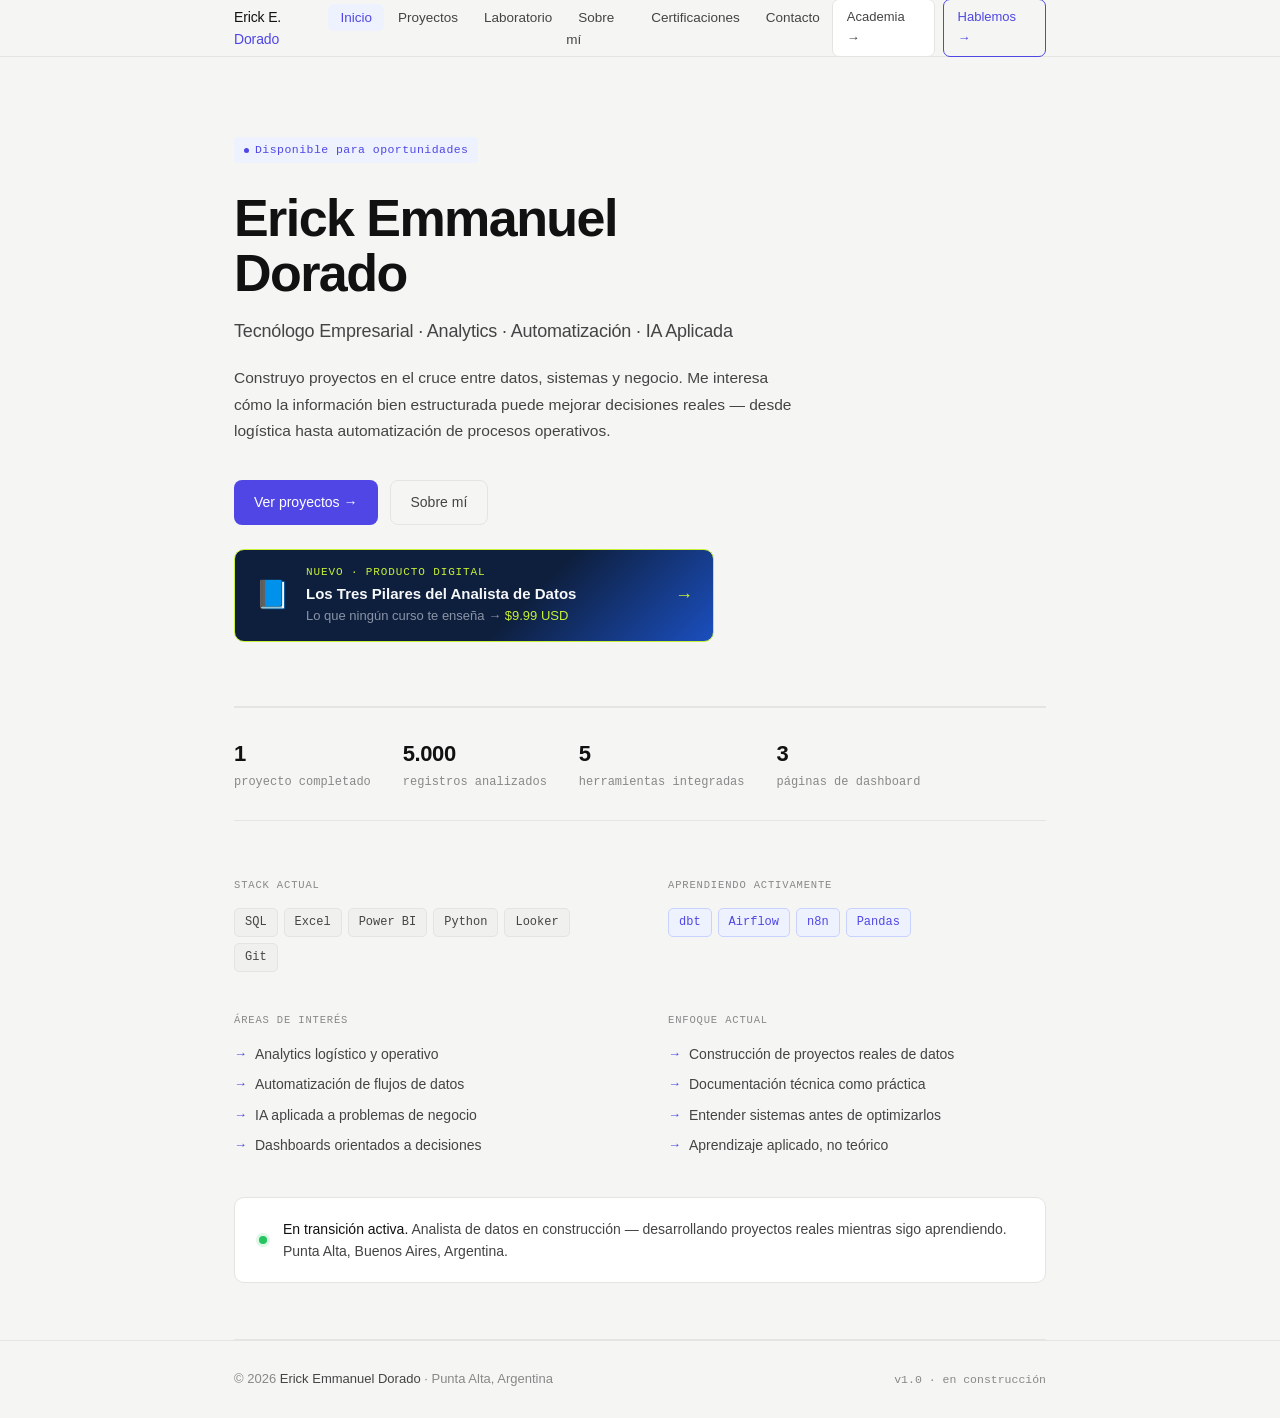
==== index.html @ e1f5c3fa "feat: agrega Academia, Certificaciones y doble CTA en nav" ====
<head>
<link rel="stylesheet" href="css/styles.css" />
<script src="js/main.js"></script>
<link rel="icon" type="image/x-icon" href="favicon.ico" />
</head>
<body>

<!-- NAV -->
<nav>
  <div class="nav-inner">
    <a class="nav-logo" href="#" onclick="navigate('home')">Erick E. <span>Dorado</span></a>
    <ul class="nav-links">
      <li><a href="#" onclick="navigate('home')" id="nav-home" class="active">Inicio</a></li>
      <li><a href="#" onclick="navigate('projects')" id="nav-projects">Proyectos</a></li>
      <li><a href="#" onclick="navigate('lab')" id="nav-lab">Laboratorio</a></li>
      <li><a href="#" onclick="navigate('about')" id="nav-about">Sobre mí</a></li>
      <li><a href="#" onclick="navigate('certifications')" id="nav-certifications">Certificaciones</a></li>
      <li><a href="#" onclick="navigate('contact')" id="nav-contact">Contacto</a></li>
    </ul>
    <div class="nav-ctas">
      <a class="nav-cta-academy" href="academia.html" target="_blank">Academia →</a>
      <a class="nav-cta" href="#" onclick="navigate('contact')">Hablemos →</a>
    </div>
    <div class="hamburger" onclick="toggleMenu()">
      <span></span><span></span><span></span>
    </div>
  </div>
  <div class="mobile-menu" id="mobile-menu">
    <a href="#" onclick="navigate('home');toggleMenu()">Inicio</a>
    <a href="#" onclick="navigate('projects');toggleMenu()">Proyectos</a>
    <a href="#" onclick="navigate('lab');toggleMenu()">Laboratorio</a>
    <a href="#" onclick="navigate('about');toggleMenu()">Sobre mí</a>
    <a href="#" onclick="navigate('certifications');toggleMenu()">Certificaciones</a>
    <a href="#" onclick="navigate('contact');toggleMenu()">Contacto</a>
    <a href="academia.html" target="_blank" class="mobile-menu-academy">🎓 Academia →</a>
  </div>
</nav>

<!-- TOAST -->
<div class="toast" id="toast"></div>

<!-- ══════════════ HOME ══════════════ -->
<section id="home" class="active">
  <div class="container">

    <div class="home-hero">
      <div class="home-label fade-up fade-up-1">Disponible para oportunidades</div>
      <h1 class="home-name fade-up fade-up-2">Erick Emmanuel<br>Dorado</h1>
      <p class="home-title fade-up fade-up-3">Tecnólogo Empresarial · Analytics · Automatización · IA Aplicada</p>
      <p class="home-desc fade-up fade-up-4">
        Construyo proyectos en el cruce entre datos, sistemas y negocio.
        Me interesa cómo la información bien estructurada puede mejorar decisiones reales —
        desde logística hasta automatización de procesos operativos.
      </p>
      <div class="home-actions fade-up fade-up-4">
        <a class="btn-primary" onclick="navigate('projects')">Ver proyectos →</a>
        <a class="btn-secondary" onclick="navigate('about')">Sobre mí</a>
      </div>

      <!-- Promo Los Tres Pilares -->
      <a href="pilares-landing.html" target="_blank" class="fade-up fade-up-4" style="display:flex;align-items:center;gap:16px;margin-top:24px;padding:14px 20px;background:linear-gradient(135deg,#0E1F3D 60%,#1B4FBF);border:1px solid #C8F135;border-radius:10px;text-decoration:none;max-width:480px;transition:transform 0.2s,box-shadow 0.2s;" onmouseover="this.style.transform='translateY(-2px)';this.style.boxShadow='0 8px 24px rgba(200,241,53,0.15)'" onmouseout="this.style.transform='';this.style.boxShadow=''">
        <div style="font-size:28px;flex-shrink:0;">📘</div>
        <div>
          <div style="font-size:11px;font-family:var(--mono);color:#C8F135;letter-spacing:0.08em;margin-bottom:3px;">NUEVO · PRODUCTO DIGITAL</div>
          <div style="font-size:15px;font-weight:600;color:#F7F8FA;line-height:1.3;">Los Tres Pilares del Analista de Datos</div>
          <div style="font-size:13px;color:#8A94A6;margin-top:2px;">Lo que ningún curso te enseña → <span style="color:#C8F135;">$9.99 USD</span></div>
        </div>
        <div style="margin-left:auto;color:#C8F135;font-size:18px;flex-shrink:0;">→</div>
      </a>

    </div>

    <div style="
  display:flex;gap:32px;flex-wrap:wrap;
  padding:28px 0;
  border-bottom:1px solid var(--border);
  border-top:1px solid var(--border);
  margin-top:0;
">
  <div>
    <div style="font-size:22px;font-weight:600;letter-spacing:-0.02em;color:var(--text)">1</div>
    <div style="font-size:12px;color:var(--text-3);font-family:var(--mono);margin-top:2px">proyecto completado</div>
  </div>
  <div>
    <div style="font-size:22px;font-weight:600;letter-spacing:-0.02em;color:var(--text)">5.000</div>
    <div style="font-size:12px;color:var(--text-3);font-family:var(--mono);margin-top:2px">registros analizados</div>
  </div>
  <div>
    <div style="font-size:22px;font-weight:600;letter-spacing:-0.02em;color:var(--text)">5</div>
    <div style="font-size:12px;color:var(--text-3);font-family:var(--mono);margin-top:2px">herramientas integradas</div>
  </div>
  <div>
    <div style="font-size:22px;font-weight:600;letter-spacing:-0.02em;color:var(--text)">3</div>
    <div style="font-size:12px;color:var(--text-3);font-family:var(--mono);margin-top:2px">páginas de dashboard</div>
  </div>
</div>

    <div class="home-grid">
      <div>
        <div class="home-grid-label">Stack actual</div>
        <div class="stack-list">
          <span class="stack-tag">SQL</span>
          <span class="stack-tag">Excel</span>
          <span class="stack-tag">Power BI</span>
          <span class="stack-tag">Python</span>
          <span class="stack-tag">Looker</span>
          <span class="stack-tag">Git</span>
        </div>
      </div>
      <div>
        <div class="home-grid-label">Aprendiendo activamente</div>
        <div class="stack-list">
          <span class="stack-tag learning">dbt</span>
          <span class="stack-tag learning">Airflow</span>
          <span class="stack-tag learning">n8n</span>
          <span class="stack-tag learning">Pandas</span>
        </div>
      </div>
      <div>
        <div class="home-grid-label">Áreas de interés</div>
        <ul class="focus-list">
          <li>Analytics logístico y operativo</li>
          <li>Automatización de flujos de datos</li>
          <li>IA aplicada a problemas de negocio</li>
          <li>Dashboards orientados a decisiones</li>
        </ul>
      </div>
      <div>
        <div class="home-grid-label">Enfoque actual</div>
        <ul class="focus-list">
          <li>Construcción de proyectos reales de datos</li>
          <li>Documentación técnica como práctica</li>
          <li>Entender sistemas antes de optimizarlos</li>
          <li>Aprendizaje aplicado, no teórico</li>
        </ul>
      </div>

      <div class="status-block">
        <div class="status-dot"></div>
        <p class="status-text">
          <strong>En transición activa.</strong>
          Analista de datos en construcción — desarrollando proyectos reales mientras sigo aprendiendo.
          Punta Alta, Buenos Aires, Argentina.
        </p>
      </div>
    </div>

  </div>
</section>

<!-- ══════════════ PROJECTS ══════════════ -->
<section id="projects">
  <div class="container">
    <div class="page-header fade-up fade-up-1">
      <h1>Proyectos</h1>
      <p>Experimentos reales, simulaciones pensadas y sistemas en construcción.
         Acá documento cómo pienso y cómo resuelvo.</p>
    </div>

    <div class="projects-list">

      <!-- Proyecto 1 -->
      <div class="project-card fade-up fade-up-2" onclick="navigate('detail-1')">
        <div class="project-card-left">
          <div class="project-meta">
            <span class="project-index">01</span>
            <span class="project-status status-done">Completado</span>
          </div>
          <h3>Pipeline de Analytics Logístico</h3>
          <p>Pipeline end-to-end de análisis logístico: generación de datos, ETL con Python,
             análisis SQL con DuckDB y dashboard ejecutivo en Power BI (3 páginas + DAX).
             OTD global 61.3% — identificación de carriers y zonas con mayor impacto.</p>
          <div class="project-tags">
            <span class="project-tag">Python</span>
            <span class="project-tag">SQL · DuckDB</span>
            <span class="project-tag">Power BI · DAX</span>
            <span class="project-tag">ETL</span>
            <span class="project-tag">Excel</span>
            <span class="project-tag">GitHub</span>
          </div>
        </div>
        <div class="project-arrow">→</div>
      </div>

      <!-- Proyecto 2 placeholder -->
      <div class="project-card fade-up fade-up-3" onclick="navigate('detail-2')">
        <div class="project-card-left">
          <div class="project-meta">
            <span class="project-index">02</span>
            <span class="project-status status-soon">Próximamente</span>
          </div>
          <h3>Automatización de Reportes con Python + n8n</h3>
          <p>Sistema que extrae datos de múltiples fuentes, los transforma automáticamente
             y los distribuye como reporte diario. Foco en operaciones repetitivas de bajo valor.</p>
          <div class="project-tags">
            <span class="project-tag">Python</span>
            <span class="project-tag">n8n</span>
            <span class="project-tag">Automatización</span>
            <span class="project-tag">ETL básico</span>
          </div>
        </div>
        <div class="project-arrow">→</div>
      </div>

      <!-- Proyecto 3 placeholder -->
      <div class="project-card fade-up fade-up-4" onclick="navigate('detail-3')">
        <div class="project-card-left">
          <div class="project-meta">
            <span class="project-index">03</span>
            <span class="project-status status-soon">Próximamente</span>
          </div>
          <h3>Dashboard de KPIs Comerciales con Looker</h3>
          <p>Modelado de datos y construcción de dashboard ejecutivo para seguimiento
             de ventas, márgenes y performance por canal. Dataset público + Looker Studio.</p>
          <div class="project-tags">
            <span class="project-tag">Looker</span>
            <span class="project-tag">SQL</span>
            <span class="project-tag">Business Analytics</span>
            <span class="project-tag">Visualización</span>
          </div>
        </div>
        <div class="project-arrow">→</div>
      </div>

    </div>

    <div class="coming-soon-banner fade-up fade-up-4">
      <h4>Proyectos 02 y 03 en construcción</h4>
        <p>El Proyecto 01 está completo y documentado. Los siguientes están en desarrollo activo — cada uno incluirá problema, arquitectura, código, dashboard e insights accionables.</p>
    </div>

  </div>
</section>

<!-- ══════════════ PROJECT DETAIL 1 ══════════════ -->
<section id="detail-1">
  <div class="container">
    <a class="detail-back" onclick="navigate('projects')">← Volver a proyectos</a>

    <div class="detail-hero fade-up fade-up-1">
      <div class="project-meta" style="margin-bottom:14px">
        <span class="project-status status-done">Completado</span>
      </div>
      <h1>Pipeline de Analytics Logístico</h1>
      <p>Pipeline end-to-end de análisis de operaciones logísticas: generación de datos sintéticos,
         limpieza y ETL con Python, análisis SQL con DuckDB y dashboard ejecutivo en Power BI.
         Incluye recomendaciones ejecutivas y plan de acción basado en los datos.</p>
      <div class="detail-meta">
        <div class="detail-meta-item">
          <span class="detail-meta-label">Stack</span>
          <span class="detail-meta-value">Python · SQL · DuckDB · Power BI · DAX · Excel</span>
        </div>
        <div style="display:flex;gap:12px;margin-top:28px;flex-wrap:wrap;">
          <a class="btn-primary"
              href="https://github.com/ErickDorado/proyecto-pipeline-logistico"
              target="_blank">
    Ver repositorio →
          </a>
          <a class="btn-secondary"
         href="https://github.com/ErickDorado/proyecto-pipeline-logistico/raw/main/dashboards/logistics_dashboard.pdf"
          target="_blank">
    Ver dashboard PDF
          </a>
</div>
        <div class="detail-meta-item">
          <span class="detail-meta-label">Área</span>
          <span class="detail-meta-value">Analytics Logístico</span>
        </div>
        <div class="detail-meta-item">
          <span class="detail-meta-label">Dataset</span>
          <span class="detail-meta-value">5.000 pedidos · 2023–2024</span>
        </div>
        <div class="detail-meta-item">
          <span class="detail-meta-label">Repositorio</span>
          <span class="detail-meta-value">
            <a href="https://github.com/ErickDorado/proyecto-pipeline-logistico" target="_blank"
               style="color:var(--accent);text-decoration:none;">
              GitHub →
            </a>
          </span>
        </div>
      </div>
    </div>

    <div class="detail-body">

      <div class="detail-section fade-up fade-up-2">
        <div class="detail-section-label">Problema</div>
        <h3>¿Qué problema resuelve?</h3>
        <p>Las operaciones logísticas generan datos de entregas que rara vez se analizan de forma estructurada.
           Los equipos no saben qué carriers fallan más, qué zonas tienen peores tiempos ni cuándo ocurren los picos de devoluciones.</p>
        <p>Este proyecto construye desde cero una capa de analytics completa que responde esas preguntas con datos,
           y cierra con recomendaciones concretas para mejorar el OTD global del 61.3% al 75%.</p>
      </div>

      <div class="detail-section fade-up fade-up-2">
        <div class="detail-section-label">Arquitectura</div>
        <h3>Cómo está estructurado el pipeline</h3>
        <div class="arch-diagram">
          <div class="arch-step">
            <div class="arch-box">generate_data.py</div>
            <div class="arch-arrow">→</div>
            <div class="arch-box">eda.py</div>
            <div class="arch-arrow">→</div>
            <div class="arch-box accent">etl.py</div>
          </div>
          <div style="color:var(--text-3);font-size:20px;padding:4px 0">↓</div>
          <div class="arch-step">
            <div class="arch-box">SQL · DuckDB</div>
            <div class="arch-arrow">→</div>
            <div class="arch-box accent">Power BI Dashboard</div>
            <div class="arch-arrow">→</div>
            <div class="arch-box">Recomendaciones</div>
          </div>
        </div>
      </div>

      <div class="detail-section fade-up fade-up-3">
        <div class="detail-section-label">SQL · DuckDB</div>
        <h3>Análisis de performance por carrier y zona</h3>
        <div class="code-block">
          <pre><span class="code-comment">-- OTD y demora promedio por carrier</span>
<span class="code-keyword">SELECT</span>
  carrier,
  <span class="code-func">COUNT</span>(*)                                                         <span class="code-keyword">AS</span> total_pedidos,
  <span class="code-func">ROUND</span>(<span class="code-func">AVG</span>(<span class="code-keyword">CASE WHEN</span> entrega_a_tiempo <span class="code-keyword">THEN</span> <span class="code-num">1.0</span> <span class="code-keyword">ELSE</span> <span class="code-num">0</span> <span class="code-keyword">END</span>)*<span class="code-num">100</span>, <span class="code-num">1</span>) <span class="code-keyword">AS</span> otd_pct,
  <span class="code-func">ROUND</span>(<span class="code-func">AVG</span>(demora_dias), <span class="code-num">2</span>)                                          <span class="code-keyword">AS</span> demora_promedio
<span class="code-keyword">FROM</span> <span class="code-string">'data/processed/fact_orders.csv'</span>
<span class="code-keyword">GROUP BY</span> carrier
<span class="code-keyword">ORDER BY</span> otd_pct <span class="code-keyword">DESC</span>;</pre>
        </div>
      </div>

      <div class="detail-section fade-up fade-up-3">
        <div class="detail-section-label">Hallazgos</div>
        <h3>Lo que los datos revelaron</h3>
        <div class="insight-grid">
          <div class="insight-card">
            <div class="label">OTD Global · 61.3%</div>
            <p>24 puntos por debajo del estándar de industria (85%). 4 de cada 10 pedidos llegan fuera de fecha.</p>
          </div>
          <div class="insight-card">
            <div class="label">Brecha geográfica crítica</div>
            <p>CABA lidera con 74.8% OTD vs. Córdoba en 41.1% — 34 puntos de diferencia entre zonas.</p>
          </div>
          <div class="insight-card">
            <div class="label">Carrier ganador y a reemplazar</div>
            <p>Andreani lidera con 63.9% OTD. Correo Argentino tiene el peor OTD (59.6%) y el mayor costo ($1.354).</p>
          </div>
          <div class="insight-card">
            <div class="label">Combinación óptima</div>
            <p>Rappi Envíos en CABA alcanza 77.6% OTD — los carriers urbanos rinden mejor en proximidad.</p>
          </div>
        </div>
      </div>

      <div class="detail-section fade-up fade-up-4">
        <div class="detail-section-label">Recomendaciones ejecutivas</div>
        <ul>
          <li>Reasignar volumen de Correo Argentino a Andreani → +2 a +3 pts OTD</li>
          <li>Implementar regla de carrier por zona (Rappi→CABA, OCA→GBA Norte) → +5 a +8 pts OTD</li>
          <li>Intervención urgente en Córdoba: ampliar plazo prometido a 5 días → +2 pts OTD</li>
          <li>Refuerzo operativo en Febrero y Noviembre (meses críticos con OTD &lt; 58%)</li>
          <li>Potencial total: pasar de 61.3% a ~75% OTD sin inversión tecnológica nueva</li>
        </ul>
      </div>

      <div class="detail-section fade-up fade-up-4">
        <div class="detail-section-label">Próximas iteraciones</div>
        <ul>
          <li>Simulación de impacto económico: traducir mejoras de OTD a pesos</li>
          <li>Score de riesgo por pedido: modelo predictivo de probabilidad de demora</li>
          <li>Automatización del pipeline con scheduling diario</li>
          <li>Conexión a datos reales vía API o base de datos PostgreSQL</li>
        </ul>
      </div>

    </div>
  </div>
</section>

<!-- ══════════════ PROJECT DETAIL 2 ══════════════ -->
<section id="detail-2">
  <div class="container">
    <a class="detail-back" onclick="navigate('projects')">← Volver a proyectos</a>
    <div class="detail-hero fade-up fade-up-1">
      <div class="project-meta" style="margin-bottom:14px">
        <span class="project-status status-soon">Próximamente</span>
      </div>
      <h1>Automatización de Reportes con Python + n8n</h1>
      <p>Sistema que elimina trabajo manual en la generación y distribución de reportes operativos diarios.</p>
      <div class="detail-meta">
        <div class="detail-meta-item">
          <span class="detail-meta-label">Stack</span>
          <span class="detail-meta-value">Python · n8n · SQL</span>
        </div>
        <div class="detail-meta-item">
          <span class="detail-meta-label">Área</span>
          <span class="detail-meta-value">Automatización</span>
        </div>
        <div class="detail-meta-item">
          <span class="detail-meta-label">Estado</span>
          <span class="detail-meta-value">En desarrollo</span>
        </div>
      </div>
    </div>
    <div class="detail-body">
      <div class="detail-section fade-up fade-up-2">
        <div class="detail-section-label">Problema</div>
        <h3>El trabajo repetitivo consume tiempo real</h3>
        <p>En muchas operaciones, alguien dedica 30-60 minutos por día a copiar datos de un sistema, pegarlos en Excel, formatear un reporte y enviarlo por email. Es trabajo de bajo valor que puede automatizarse completamente.</p>
        <p>Este proyecto construye ese flujo automatizado: extracción, transformación, reporte y distribución — sin intervención manual.</p>
      </div>
      <div class="detail-section fade-up fade-up-2">
        <div class="detail-section-label">Arquitectura</div>
        <h3>Flujo del sistema</h3>
        <div class="arch-diagram">
          <div class="arch-step">
            <div class="arch-box">Fuente de datos (CSV / DB)</div>
            <div class="arch-arrow">→</div>
            <div class="arch-box accent">Python script</div>
            <div class="arch-arrow">→</div>
            <div class="arch-box">Reporte generado</div>
          </div>
          <div style="color:var(--text-3);font-size:20px;padding:4px 0">↓</div>
          <div class="arch-step">
            <div class="arch-box accent">n8n (trigger + distribución)</div>
            <div class="arch-arrow">→</div>
            <div class="arch-box">Email / Slack / Google Sheets</div>
          </div>
        </div>
      </div>
      <div class="detail-section fade-up fade-up-3">
        <div class="detail-section-label">Qué voy a aprender</div>
        <ul>
          <li>Orquestación de flujos con n8n (workflows, triggers, conectores)</li>
          <li>Generación de reportes con Python (openpyxl, pandas)</li>
          <li>Integración entre herramientas sin código complejo</li>
          <li>Diseño de sistemas de automatización escalables</li>
        </ul>
      </div>
    </div>
  </div>
</section>

<!-- ══════════════ PROJECT DETAIL 3 ══════════════ -->
<section id="detail-3">
  <div class="container">
    <a class="detail-back" onclick="navigate('projects')">← Volver a proyectos</a>
    <div class="detail-hero fade-up fade-up-1">
      <div class="project-meta" style="margin-bottom:14px">
        <span class="project-status status-soon">Próximamente</span>
      </div>
      <h1>Dashboard de KPIs Comerciales con Looker</h1>
      <p>Modelado de datos y visualización ejecutiva para seguimiento de ventas, márgenes y performance por canal.</p>
      <div class="detail-meta">
        <div class="detail-meta-item">
          <span class="detail-meta-label">Stack</span>
          <span class="detail-meta-value">Looker Studio · SQL · Excel</span>
        </div>
        <div class="detail-meta-item">
          <span class="detail-meta-label">Área</span>
          <span class="detail-meta-value">Business Analytics</span>
        </div>
        <div class="detail-meta-item">
          <span class="detail-meta-label">Estado</span>
          <span class="detail-meta-value">En desarrollo</span>
        </div>
      </div>
    </div>
    <div class="detail-body">
      <div class="detail-section fade-up fade-up-2">
        <div class="detail-section-label">Problema</div>
        <h3>Datos comerciales sin visibilidad ejecutiva</h3>
        <p>Muchas pymes tienen sus datos de ventas en planillas sueltas sin ningún dashboard que permita tomar decisiones rápidas. Este proyecto toma un dataset público de ventas y construye una capa de visualización ejecutiva real.</p>
      </div>
      <div class="detail-section fade-up fade-up-3">
        <div class="detail-section-label">KPIs a construir</div>
        <div class="insight-grid">
          <div class="insight-card">
            <div class="label">Revenue total y por canal</div>
            <p>Desglose de ventas por canal de distribución y período.</p>
          </div>
          <div class="insight-card">
            <div class="label">Margen bruto</div>
            <p>Comparativa de margen por producto y categoría.</p>
          </div>
          <div class="insight-card">
            <div class="label">Tendencia mensual</div>
            <p>Evolución temporal de métricas clave con comparación vs período anterior.</p>
          </div>
          <div class="insight-card">
            <div class="label">Performance por región</div>
            <p>Mapa y tabla comparativa de performance geográfica.</p>
          </div>
        </div>
      </div>
      <div class="detail-section fade-up fade-up-4">
        <div class="detail-section-label">Qué voy a aprender</div>
        <ul>
          <li>Modelado de datos para dashboards ejecutivos</li>
          <li>Conectores de Looker Studio con fuentes de datos externas</li>
          <li>Diseño de visualizaciones orientadas a decisión, no a información</li>
          <li>SQL para cálculo de métricas de negocio (YoY, MoM, acumulados)</li>
        </ul>
      </div>
    </div>
  </div>
</section>

<!-- ══════════════ LAB ══════════════ -->
<section id="lab">
  <div class="container">
    <div class="page-header fade-up fade-up-1">
      <h1>Laboratorio</h1>
      <p>Proyectos personales, experimentos y cosas que construyo por curiosidad.
         Acá vive todo lo que no entra en el perfil profesional pero define cómo pienso.</p>
    </div>

    <div class="projects-list">

      <!-- Lab 1 — Portfolio web -->
      <div class="project-card fade-up fade-up-2" style="cursor:default;">
        <div class="project-card-left">
          <div class="project-meta">
            <span class="project-index">L-01</span>
            <span class="project-status status-done">Completado</span>
          </div>
          <h3>Portfolio Web personal</h3>
          <p>Diseño y desarrollo de este portfolio desde cero con HTML, CSS y JavaScript puro.
             Sin frameworks, sin templates. Navegación SPA, animaciones, formulario de contacto
             con Formspree y deploy en Vercel.</p>
          <div class="project-tags">
            <span class="project-tag">HTML</span>
            <span class="project-tag">CSS</span>
            <span class="project-tag">JavaScript</span>
            <span class="project-tag">Vercel</span>
            <span class="project-tag">Formspree</span>
          </div>
        </div>
      </div>

      <!-- Lab 2 — SaaS con IA -->
      <div class="project-card fade-up fade-up-3" style="cursor:default;">
        <div class="project-card-left">
          <div class="project-meta">
            <span class="project-index">L-02</span>
            <span class="project-status status-soon">Próximamente</span>
          </div>
          <h3>SaaS con IA</h3>
          <p>Herramienta web que resuelve un problema concreto usando modelos de lenguaje.
             Foco en utilidad real, no en demostración tecnológica.
             Stack por definir según el problema que valga la pena resolver.</p>
          <div class="project-tags">
            <span class="project-tag">IA aplicada</span>
            <span class="project-tag">Python</span>
            <span class="project-tag">API</span>
          </div>
        </div>
      </div>

      <!-- Lab 3 — Juego -->
      <div class="project-card fade-up fade-up-3" style="cursor:default;">
        <div class="project-card-left">
          <div class="project-meta">
            <span class="project-index">L-03</span>
            <span class="project-status status-soon">Próximamente</span>
          </div>
          <h3>Juego con IA</h3>
          <p>Experimento de game design asistido por IA. La idea es explorar
             hasta dónde se puede llegar sin experiencia en desarrollo de juegos,
             usando IA como co-desarrollador.</p>
          <div class="project-tags">
            <span class="project-tag">IA aplicada</span>
            <span class="project-tag">Game design</span>
            <span class="project-tag">Experimento</span>
          </div>
        </div>
      </div>

      <!-- Lab 4 — Bot -->
      <div class="project-card fade-up fade-up-4" style="cursor:default;">
        <div class="project-card-left">
          <div class="project-meta">
            <span class="project-index">L-04</span>
            <span class="project-status status-soon">Próximamente</span>
          </div>
          <h3>Bot de Telegram / Discord</h3>
          <p>Automatización de algo útil del día a día via bot. Combina Python,
             APIs externas y lógica de negocio simple. Buena excusa para aprender
             webhooks y manejo de eventos en tiempo real.</p>
          <div class="project-tags">
            <span class="project-tag">Python</span>
            <span class="project-tag">APIs</span>
            <span class="project-tag">Automatización</span>
          </div>
        </div>
      </div>

      <!-- Lab 5 — Dashboard personal -->
      <div class="project-card fade-up fade-up-4" style="cursor:default;">
        <div class="project-card-left">
          <div class="project-meta">
            <span class="project-index">L-05</span>
            <span class="project-status status-soon">Próximamente</span>
          </div>
          <h3>Dashboard de finanzas personales</h3>
          <p>Tracking de mis propios datos financieros con las mismas herramientas
             que uso profesionalmente. Python + Excel + Power BI aplicados a algo
             100% personal. Demuestra que uso mis propias herramientas en mi vida real.</p>
          <div class="project-tags">
            <span class="project-tag">Python</span>
            <span class="project-tag">Excel</span>
            <span class="project-tag">Power BI</span>
            <span class="project-tag">Personal</span>
          </div>
        </div>
      </div>

      <!-- Lab 6 — Producto digital -->
      <div class="project-card fade-up fade-up-4" style="cursor:default;">
        <div class="project-card-left">
          <div class="project-meta">
            <span class="project-index">L-06</span>
            <span class="project-status status-done">Publicado</span>
          </div>
          <h3>Los Tres Pilares del Analista de Datos</h3>
          <p>Producto digital sobre lo que ningún curso de datos te enseña: mentalidad,
             soft skills y mentalidad de negocio. 9 páginas, 3 pilares y 5 ejercicios
             prácticos. Experiencia vivida mapeada para quien está en transición hacia datos.</p>
          <div class="project-tags">
            <span class="project-tag">Producto digital</span>
            <span class="project-tag">Ebook</span>
            <span class="project-tag">$9.99 USD</span>
          </div>
          <div style="margin-top:16px;">
            <a href="pilares-landing.html" target="_blank"
               style="display:inline-block;padding:8px 18px;background:var(--accent,#C8F135);color:#0E1F3D;font-weight:600;border-radius:6px;text-decoration:none;font-size:14px;">
              Ver landing →
            </a>
          </div>
        </div>
      </div>

    </div>

    <div class="coming-soon-banner fade-up fade-up-4">
      <h4>Experimentos en curso</h4>
      <p>El laboratorio es un espacio vivo. Los proyectos L-02 a L-05 están en etapa de ideación
         y se van a ir construyendo en paralelo al portfolio profesional.</p>
    </div>

  </div>
</section>

<!-- ══════════════ ABOUT ══════════════ -->
<section id="about">
  <div class="container">
    <div class="page-header fade-up fade-up-1">
      <h1>Sobre mí</h1>
      <p>Quién soy, qué me interesa construir y hacia dónde voy.</p>
    </div>

    <div class="about-grid">
      <div class="about-main fade-up fade-up-2">
        <h2>Hola, soy Erick.</h2>
        <p>
          Soy Tecnólogo Empresarial de Punta Alta, Buenos Aires, Argentina.
          Estoy en una transición activa hacia el mundo de analytics y datos,
          con foco en logística operativa y automatización de procesos.
        </p>
        <p>
          Me interesa el cruce entre sistemas, datos y negocio. No me alcanza con
          aprender herramientas — lo que quiero es entender cómo funcionan los procesos
          reales para poder mejorarlos con datos bien estructurados.
        </p>
        <p>
          Trabajo con SQL, Excel, Power BI, Python y Git en proyectos que diseño yo mismo
          para aprender haciendo. Ya apliqué pandas y DuckDB en producción dentro de un
          pipeline ETL completo. También me atrae la IA aplicada: cómo usarla para resolver
          problemas concretos, no como tendencia, sino como herramienta real.
        </p>
        <p>
          Estoy construyendo mi perfil profesional con proyectos propios,
          documentación técnica y aprendizaje constante. Este portfolio
          es parte de ese proceso.
        </p>
        <div style="margin-top:28px">
          <a class="btn-primary" onclick="navigate('contact')">Contactarme →</a>
        </div>
      </div>

      <div class="about-sidebar fade-up fade-up-3">
        <div class="sidebar-block">
          <div class="sidebar-block-label">Stack actual</div>
          <ul>
            <li><span class="icon">📊</span> Excel avanzado</li>
            <li><span class="icon">🗄️</span> SQL</li>
            <li><span class="icon">📈</span> Power BI</li>
            <li><span class="icon">🐍</span> Python</li>
            <li><span class="icon">🔍</span> Looker Studio</li>
            <li><span class="icon">🌿</span> Git · GitHub</li>
          </ul>
        </div>

        <div class="sidebar-block">
          <div class="sidebar-block-label">Aprendiendo</div>
          <ul>
            <li><span class="icon">🔧</span> dbt <span class="learning-tag">activo</span></li>
            <li><span class="icon">⚡</span> n8n <span class="learning-tag">activo</span></li>
            <li><span class="icon">🐼</span> Pandas <span class="learning-tag">activo</span></li>
            <li><span class="icon">🌀</span> Airflow <span class="learning-tag">próximo</span></li>
          </ul>
        </div>

        <div class="sidebar-block">
          <div class="sidebar-block-label">Ubicación</div>
          <ul>
            <li><span class="icon">📍</span> Punta Alta, Buenos Aires</li>
            <li><span class="icon">🇦🇷</span> Argentina</li>
            <li><span class="icon">🌐</span> Disponible remoto</li>
          </ul>
        </div>
      </div>
    </div>

  </div>
</section>

<!-- ══════════════ CONTACT ══════════════ -->
<section id="contact">
  <div class="container">
    <div class="page-header fade-up fade-up-1">
      <h1>Contacto</h1>
      <p>¿Tenés un proyecto, una pregunta o querés charlar sobre datos y sistemas? Escribime.</p>
    </div>

    <div class="contact-layout">
      <div class="contact-left fade-up fade-up-2">
        <h2>Hablemos.</h2>
        <p>
          Estoy abierto a oportunidades, colaboraciones, feedback sobre proyectos
          y cualquier conversación sobre analytics, automatización o IA aplicada.
        </p>

        <div class="contact-links">
          <a class="contact-link" href="mailto:erickemmanueldorado@gmail.com">
            <div class="contact-link-icon icon-email">✉️</div>
            <div class="contact-link-info">
              <div class="contact-link-label">Email</div>
              <div class="contact-link-value">erickemmanueldorado@gmail.com</div>
            </div>
            <div class="contact-link-arrow">↗</div>
          </a>

          <a class="contact-link" href="https://www.linkedin.com/in/erick-emmanuel-dorado/" target="_blank">
            <div class="contact-link-icon icon-linkedin">💼</div>
            <div class="contact-link-info">
              <div class="contact-link-label">LinkedIn</div>
              <div class="contact-link-value">Erick Emmanuel Dorado</div>
            </div>
            <div class="contact-link-arrow">↗</div>
          </a>

          <a class="contact-link" href="https://github.com/ErickDorado" target="_blank">
            <div class="contact-link-icon icon-github">🐙</div>
            <div class="contact-link-info">
              <div class="contact-link-label">GitHub</div>
              <div class="contact-link-value">Erick Dorado</div>
            </div>
            <div class="contact-link-arrow">↗</div>
          </a>
          <a class="contact-link" href="https://wa.me/+5492932413717" target="_blank">
            <div class="contact-link-icon" style="background:#f0fdf4;">💬</div>
            <div class="contact-link-info">
              <div class="contact-link-label">WhatsApp</div>
              <div class="contact-link-value">Escribime directo</div>
            </div>
            <div class="contact-link-arrow">↗</div>
          </a>
        </div>
      </div>

      <div class="contact-right fade-up fade-up-3">
  <h3>Enviarme un mensaje</h3>
  <div class="form-group">
    <label>NOMBRE</label>
    <input type="text" name="nombre" id="form-name" placeholder="Tu nombre" required />
  </div>
  <div class="form-group">
    <label>EMAIL</label>
    <input type="email" name="email" id="form-email" placeholder="tu@email.com" required />
  </div>
  <div class="form-group">
    <label>MENSAJE</label>
    <textarea name="mensaje" id="form-message" placeholder="¿En qué estás pensando?" required></textarea>
  </div>
  <button class="form-submit" onclick="handleSubmit()">Enviar mensaje →</button>
  <p id="form-status" style="font-size:13px;margin-top:12px;color:var(--text-3);display:none;"></p>
</div>
    </div>

  </div>
</section>

<!-- ══════════════ CERTIFICATIONS ══════════════ -->
<section id="certifications">
  <div class="container">
    <div class="page-header fade-up fade-up-1">
      <h1>Certificaciones</h1>
      <p>Formación formal, credenciales verificables y capacitaciones en curso.
         Aprendo con estructura, no solo por curiosidad.</p>
    </div>

    <div class="cert-grid">

      <!-- Diplomatura -->
      <div class="cert-card fade-up fade-up-2">
        <div class="cert-icon">🎓</div>
        <div class="cert-body">
          <div class="cert-institution">U.P.S.O · Universidad Provincial del Sudoeste</div>
          <div class="cert-name">Diplomatura en Operaciones Logísticas</div>
          <div class="cert-tags">
            <span class="cert-tag">Logística</span>
            <span class="cert-tag">Operaciones</span>
            <span class="cert-tag">Supply Chain</span>
          </div>
        </div>
        <div class="cert-badge cert-badge-done">Completado</div>
      </div>

      <!-- Excel Santander -->
      <div class="cert-card fade-up fade-up-2">
        <div class="cert-icon">📊</div>
        <div class="cert-body">
          <div class="cert-institution">Santander Academy</div>
          <div class="cert-name">Excel Intermedio</div>
          <div class="cert-tags">
            <span class="cert-tag">Excel</span>
            <span class="cert-tag">Análisis de datos</span>
          </div>
        </div>
        <div class="cert-badge cert-badge-done">Completado</div>
      </div>

      <!-- DS4B - Analista de datos -->
      <div class="cert-card fade-up fade-up-3">
        <div class="cert-icon">📈</div>
        <div class="cert-body">
          <div class="cert-institution">DS4B · Data Science for Business</div>
          <div class="cert-name">Tu primera experiencia como Analista de Datos</div>
          <div class="cert-tags">
            <span class="cert-tag">Data Analytics</span>
            <span class="cert-tag">Business</span>
          </div>
        </div>
        <div class="cert-badge cert-badge-done">Completado</div>
      </div>

      <!-- DS4B - IA -->
      <div class="cert-card fade-up fade-up-3">
        <div class="cert-icon">🤖</div>
        <div class="cert-body">
          <div class="cert-institution">DS4B · Data Science for Business</div>
          <div class="cert-name">Introducción al uso de IA en Proyectos de Data Science</div>
          <div class="cert-tags">
            <span class="cert-tag">Inteligencia Artificial</span>
            <span class="cert-tag">Data Science</span>
          </div>
        </div>
        <div class="cert-badge cert-badge-done">Completado</div>
      </div>

      <!-- Autoelevador -->
      <div class="cert-card fade-up fade-up-3">
        <div class="cert-icon">🏭</div>
        <div class="cert-body">
          <div class="cert-institution">Certificación Profesional</div>
          <div class="cert-name">Operador de Autoelevador Profesional</div>
          <div class="cert-tags">
            <span class="cert-tag">Logística</span>
            <span class="cert-tag">Operaciones</span>
            <span class="cert-tag">Habilitación</span>
          </div>
        </div>
        <div class="cert-badge cert-badge-done">Completado</div>
      </div>

    </div>

    <!-- En curso -->
    <div class="cert-section-label fade-up fade-up-3">En formación activa</div>
    <div class="cert-grid">

      <div class="cert-card cert-card-active fade-up fade-up-4">
        <div class="cert-icon">🌐</div>
        <div class="cert-body">
          <div class="cert-institution">Cisco Networking Academy</div>
          <div class="cert-name">Programas de certificación en tecnología y redes</div>
          <div class="cert-tags">
            <span class="cert-tag">Cisco</span>
            <span class="cert-tag">Networking</span>
            <span class="cert-tag">IA</span>
          </div>
        </div>
        <div class="cert-badge cert-badge-active">En curso</div>
      </div>

      <div class="cert-card cert-card-active fade-up fade-up-4">
        <div class="cert-icon">🏫</div>
        <div class="cert-body">
          <div class="cert-institution">CeNET · Centro de e-Learning</div>
          <div class="cert-name">Formación docente para dictado de clases certificadas</div>
          <div class="cert-tags">
            <span class="cert-tag">Educación</span>
            <span class="cert-tag">Docencia</span>
            <span class="cert-tag">Certificación</span>
          </div>
        </div>
        <div class="cert-badge cert-badge-active">En curso</div>
      </div>

    </div>

    <div class="coming-soon-banner fade-up fade-up-4">
      <h4>Formación continua como práctica</h4>
      <p>Las certificaciones de Cisco y CeNET habilitan el dictado de clases en la Academia.
         Aprendo, certifico y enseño en paralelo — cada credencial alimenta un curso nuevo.</p>
    </div>

  </div>
</section>

<!-- FOOTER -->
<footer>
  <div class="footer-inner">
    <p class="footer-text">© 2026 <span>Erick Emmanuel Dorado</span> · Punta Alta, Argentina</p>
    <p class="footer-mono">v1.0 · en construcción</p>
  </div>
</footer>
---- css/styles.css ----
*, *::before, *::after { box-sizing: border-box; margin: 0; padding: 0; }

    :root {
      --bg: #f5f5f3;
      --bg-card: #ffffff;
      --bg-subtle: #f0f0ee;
      --border: #e4e4e0;
      --border-subtle: #ebebea;
      --text: #111111;
      --text-2: #444444;
      --text-3: #888888;
      --accent: #4f46e5;
      --accent-light: #eef2ff;
      --accent-2: #64748b;
      --mono: 'DM Mono', monospace;
      --sans: 'DM Sans', sans-serif;
      --radius: 10px;
      --transition: 200ms ease;
    }

    html { scroll-behavior: smooth; }

    body {
      font-family: var(--sans);
      background: var(--bg);
      color: var(--text);
      font-size: 15px;
      line-height: 1.6;
      -webkit-font-smoothing: antialiased;
    }

    /* ── NAV ── */
    nav {
      position: sticky;
      top: 0;
      z-index: 100;
      background: rgba(245, 245, 243, 0.88);
      backdrop-filter: blur(12px);
      border-bottom: 1px solid var(--border);
    }
    .nav-inner {
      max-width: 860px;
      margin: 0 auto;
      padding: 0 24px;
      height: 56px;
      display: flex;
      align-items: center;
      justify-content: space-between;
    }
    .nav-logo {
      font-size: 14px;
      font-weight: 500;
      color: var(--text);
      text-decoration: none;
      letter-spacing: -0.01em;
    }
    .nav-logo span {
      color: var(--accent);
    }
    .nav-links {
      display: flex;
      gap: 2px;
      list-style: none;
    }
    .nav-links a {
      font-size: 13.5px;
      font-weight: 400;
      color: var(--text-2);
      text-decoration: none;
      padding: 6px 12px;
      border-radius: 6px;
      transition: background var(--transition), color var(--transition);
    }
    .nav-links a:hover {
      background: var(--bg-subtle);
      color: var(--text);
    }
    .nav-links a.active {
      color: var(--accent);
      background: var(--accent-light);
    }
    .nav-cta {
      font-size: 13px;
      font-weight: 500;
      color: var(--accent);
      text-decoration: none;
      padding: 7px 14px;
      border: 1px solid var(--accent);
      border-radius: 7px;
      transition: background var(--transition), color var(--transition);
    }
    .nav-cta:hover {
      background: var(--accent);
      color: #fff;
    }
    .hamburger {
      display: none;
      flex-direction: column;
      gap: 4px;
      cursor: pointer;
      padding: 4px;
    }
    .hamburger span {
      width: 20px;
      height: 1.5px;
      background: var(--text);
      border-radius: 2px;
      transition: all 0.25s;
    }

    /* ── SECTIONS ── */
    section { display: none; }
    section.active { display: block; }

    /* ── LAYOUT ── */
    .container {
      max-width: 860px;
      margin: 0 auto;
      padding: 0 24px;
    }

    /* ── HOME ── */
    .home-hero {
      padding: 80px 0 64px;
      border-bottom: 1px solid var(--border);
    }
    .home-label {
      display: inline-flex;
      align-items: center;
      gap: 6px;
      font-family: var(--mono);
      font-size: 11.5px;
      color: var(--accent);
      background: var(--accent-light);
      padding: 4px 10px;
      border-radius: 4px;
      margin-bottom: 28px;
      letter-spacing: 0.04em;
    }
    .home-label::before {
      content: '';
      width: 5px;
      height: 5px;
      background: var(--accent);
      border-radius: 50%;
    }
    .home-name {
      font-size: clamp(36px, 6vw, 52px);
      font-weight: 600;
      letter-spacing: -0.03em;
      line-height: 1.05;
      color: var(--text);
      margin-bottom: 16px;
    }
    .home-title {
      font-size: 18px;
      font-weight: 400;
      color: var(--text-2);
      margin-bottom: 20px;
      letter-spacing: -0.01em;
    }
    .home-desc {
      font-size: 15.5px;
      color: var(--text-2);
      max-width: 560px;
      line-height: 1.7;
      margin-bottom: 36px;
    }
    .home-actions {
      display: flex;
      gap: 12px;
      flex-wrap: wrap;
    }
    .btn-primary {
      font-size: 14px;
      font-weight: 500;
      color: #fff;
      background: var(--accent);
      padding: 10px 20px;
      border-radius: 8px;
      text-decoration: none;
      cursor: pointer;
      border: none;
      transition: opacity var(--transition), transform var(--transition);
      display: inline-flex;
      align-items: center;
      gap: 6px;
    }
    .btn-primary:hover { opacity: 0.88; transform: translateY(-1px); }
    .btn-secondary {
      font-size: 14px;
      font-weight: 400;
      color: var(--text-2);
      background: transparent;
      padding: 10px 20px;
      border-radius: 8px;
      border: 1px solid var(--border);
      text-decoration: none;
      cursor: pointer;
      transition: border-color var(--transition), color var(--transition), background var(--transition);
      display: inline-flex;
      align-items: center;
      gap: 6px;
    }
    .btn-secondary:hover {
      border-color: var(--text-3);
      color: var(--text);
      background: var(--bg-card);
    }

    /* Home grid */
    .home-grid {
      padding: 56px 0;
      display: grid;
      grid-template-columns: 1fr 1fr;
      gap: 40px 56px;
      border-bottom: 1px solid var(--border);
    }
    .home-grid-label {
      font-family: var(--mono);
      font-size: 10.5px;
      letter-spacing: 0.08em;
      text-transform: uppercase;
      color: var(--text-3);
      margin-bottom: 14px;
    }
    .stack-list {
      display: flex;
      flex-wrap: wrap;
      gap: 6px;
    }
    .stack-tag {
      font-family: var(--mono);
      font-size: 12px;
      color: var(--text-2);
      background: var(--bg-subtle);
      border: 1px solid var(--border);
      padding: 4px 10px;
      border-radius: 5px;
    }
    .stack-tag.learning {
      color: var(--accent);
      background: var(--accent-light);
      border-color: #c7d2fe;
    }
    .focus-list {
      list-style: none;
      display: flex;
      flex-direction: column;
      gap: 8px;
    }
    .focus-list li {
      font-size: 14px;
      color: var(--text-2);
      display: flex;
      align-items: flex-start;
      gap: 8px;
    }
    .focus-list li::before {
      content: '→';
      color: var(--accent);
      font-size: 13px;
      margin-top: 1px;
      flex-shrink: 0;
    }
    .status-block {
      grid-column: 1 / -1;
      background: var(--bg-card);
      border: 1px solid var(--border);
      border-radius: var(--radius);
      padding: 20px 24px;
      display: flex;
      align-items: center;
      gap: 16px;
    }
    .status-dot {
      width: 8px;
      height: 8px;
      background: #22c55e;
      border-radius: 50%;
      flex-shrink: 0;
      box-shadow: 0 0 0 3px rgba(34,197,94,0.15);
      animation: pulse 2.5s ease-in-out infinite;
    }
    @keyframes pulse {
      0%, 100% { box-shadow: 0 0 0 3px rgba(34,197,94,0.15); }
      50% { box-shadow: 0 0 0 6px rgba(34,197,94,0.08); }
    }
    .status-text { font-size: 14px; color: var(--text-2); }
    .status-text strong { color: var(--text); font-weight: 500; }

    /* ── PROJECTS ── */
    .page-header {
      padding: 56px 0 40px;
      border-bottom: 1px solid var(--border);
    }
    .page-header h1 {
      font-size: 30px;
      font-weight: 600;
      letter-spacing: -0.025em;
      color: var(--text);
      margin-bottom: 8px;
    }
    .page-header p {
      font-size: 15px;
      color: var(--text-2);
      max-width: 480px;
    }
    .projects-list {
      padding: 40px 0;
      display: flex;
      flex-direction: column;
      gap: 16px;
    }
    .project-card {
      background: var(--bg-card);
      border: 1px solid var(--border);
      border-radius: var(--radius);
      padding: 28px 32px;
      display: flex;
      align-items: flex-start;
      justify-content: space-between;
      gap: 24px;
      transition: border-color var(--transition), box-shadow var(--transition);
      cursor: pointer;
    }
    .project-card:hover {
      border-color: #c7d2fe;
      box-shadow: 0 4px 24px rgba(79,70,229,0.06);
    }
    .project-card-left { flex: 1; }
    .project-meta {
      display: flex;
      align-items: center;
      gap: 8px;
      margin-bottom: 10px;
    }
    .project-index {
      font-family: var(--mono);
      font-size: 11px;
      color: var(--text-3);
    }
    .project-status {
      font-size: 11px;
      font-family: var(--mono);
      padding: 2px 8px;
      border-radius: 4px;
      font-weight: 400;
    }
    .status-soon {
      background: #fef9c3;
      color: #854d0e;
      border: 1px solid #fde68a;
    }
    .status-wip {
      background: #fff7ed;
      color: #9a3412;
      border: 1px solid #fed7aa;
    }
    .status-done {
      background: #f0fdf4;
      color: #166534;
      border: 1px solid #bbf7d0;
    }
    .project-card h3 {
      font-size: 17px;
      font-weight: 500;
      letter-spacing: -0.015em;
      color: var(--text);
      margin-bottom: 6px;
    }
    .project-card p {
      font-size: 14px;
      color: var(--text-2);
      line-height: 1.6;
      max-width: 520px;
    }
    .project-tags {
      display: flex;
      flex-wrap: wrap;
      gap: 5px;
      margin-top: 14px;
    }
    .project-tag {
      font-family: var(--mono);
      font-size: 11px;
      color: var(--text-3);
      background: var(--bg-subtle);
      border: 1px solid var(--border-subtle);
      padding: 3px 8px;
      border-radius: 4px;
    }
    .project-arrow {
      color: var(--text-3);
      font-size: 18px;
      margin-top: 4px;
      flex-shrink: 0;
      transition: color var(--transition), transform var(--transition);
    }
    .project-card:hover .project-arrow {
      color: var(--accent);
      transform: translateX(2px);
    }
    .coming-soon-banner {
      background: var(--accent-light);
      border: 1px dashed #a5b4fc;
      border-radius: var(--radius);
      padding: 32px;
      text-align: center;
      margin-top: 8px;
    }
    .coming-soon-banner h4 {
      font-size: 15px;
      font-weight: 500;
      color: var(--accent);
      margin-bottom: 6px;
    }
    .coming-soon-banner p {
      font-size: 13.5px;
      color: #6366f1;
    }

    /* ── PROJECT DETAIL ── */
    .detail-back {
      display: inline-flex;
      align-items: center;
      gap: 6px;
      font-size: 13.5px;
      color: var(--text-3);
      text-decoration: none;
      cursor: pointer;
      padding: 20px 0 0;
      transition: color var(--transition);
    }
    .detail-back:hover { color: var(--text); }
    .detail-hero {
      padding: 32px 0 40px;
      border-bottom: 1px solid var(--border);
    }
    .detail-hero h1 {
      font-size: clamp(24px, 4vw, 36px);
      font-weight: 600;
      letter-spacing: -0.025em;
      margin-bottom: 12px;
    }
    .detail-hero p {
      font-size: 16px;
      color: var(--text-2);
      max-width: 580px;
      line-height: 1.7;
    }
    .detail-meta {
      display: flex;
      gap: 24px;
      flex-wrap: wrap;
      margin-top: 24px;
    }
    .detail-meta-item {
      display: flex;
      flex-direction: column;
      gap: 2px;
    }
    .detail-meta-label {
      font-family: var(--mono);
      font-size: 10px;
      letter-spacing: 0.08em;
      text-transform: uppercase;
      color: var(--text-3);
    }
    .detail-meta-value {
      font-size: 13.5px;
      color: var(--text-2);
      font-weight: 500;
    }
    .detail-body {
      padding: 48px 0;
    }
    .detail-section {
      margin-bottom: 48px;
    }
    .detail-section-label {
      font-family: var(--mono);
      font-size: 10.5px;
      letter-spacing: 0.08em;
      text-transform: uppercase;
      color: var(--text-3);
      margin-bottom: 16px;
      display: flex;
      align-items: center;
      gap: 8px;
    }
    .detail-section-label::after {
      content: '';
      flex: 1;
      height: 1px;
      background: var(--border);
    }
    .detail-section h3 {
      font-size: 17px;
      font-weight: 500;
      color: var(--text);
      margin-bottom: 10px;
      letter-spacing: -0.01em;
    }
    .detail-section p {
      font-size: 14.5px;
      color: var(--text-2);
      line-height: 1.75;
      margin-bottom: 12px;
    }
    .detail-section ul {
      list-style: none;
      display: flex;
      flex-direction: column;
      gap: 8px;
      margin-top: 4px;
    }
    .detail-section li {
      font-size: 14px;
      color: var(--text-2);
      padding-left: 16px;
      position: relative;
      line-height: 1.6;
    }
    .detail-section li::before {
      content: '·';
      position: absolute;
      left: 4px;
      color: var(--accent);
      font-size: 16px;
      line-height: 1.4;
    }
    .code-block {
      background: #1e1e2e;
      border-radius: var(--radius);
      padding: 20px 24px;
      overflow-x: auto;
      margin: 16px 0;
    }
    .code-block pre {
      font-family: var(--mono);
      font-size: 12.5px;
      line-height: 1.8;
      color: #cdd6f4;
    }
    .code-keyword { color: #cba6f7; }
    .code-string { color: #a6e3a1; }
    .code-comment { color: #6c7086; font-style: italic; }
    .code-func { color: #89b4fa; }
    .code-num { color: #fab387; }
    .arch-diagram {
      background: var(--bg-card);
      border: 1px solid var(--border);
      border-radius: var(--radius);
      padding: 28px;
      display: flex;
      flex-direction: column;
      gap: 4px;
      align-items: center;
    }
    .arch-step {
      display: flex;
      align-items: center;
      gap: 10px;
      font-size: 13.5px;
      color: var(--text-2);
    }
    .arch-box {
      padding: 8px 16px;
      border-radius: 7px;
      font-family: var(--mono);
      font-size: 12px;
      border: 1px solid var(--border);
      background: var(--bg-subtle);
      color: var(--text);
      white-space: nowrap;
    }
    .arch-box.accent {
      background: var(--accent-light);
      border-color: #a5b4fc;
      color: var(--accent);
    }
    .arch-arrow {
      color: var(--text-3);
      font-size: 20px;
    }
    .insight-grid {
      display: grid;
      grid-template-columns: 1fr 1fr;
      gap: 12px;
    }
    .insight-card {
      background: var(--bg-card);
      border: 1px solid var(--border);
      border-radius: var(--radius);
      padding: 18px 20px;
    }
    .insight-card .label {
      font-family: var(--mono);
      font-size: 10.5px;
      letter-spacing: 0.06em;
      text-transform: uppercase;
      color: var(--text-3);
      margin-bottom: 6px;
    }
    .insight-card p {
      font-size: 13.5px;
      color: var(--text-2);
      line-height: 1.6;
    }

    /* ── ABOUT ── */
    .about-grid {
      padding: 48px 0;
      display: grid;
      grid-template-columns: 1fr 320px;
      gap: 56px;
      align-items: start;
    }
    .about-main h2 {
      font-size: 24px;
      font-weight: 600;
      letter-spacing: -0.02em;
      margin-bottom: 20px;
    }
    .about-main p {
      font-size: 15px;
      color: var(--text-2);
      line-height: 1.78;
      margin-bottom: 16px;
    }
    .about-sidebar {
      display: flex;
      flex-direction: column;
      gap: 24px;
    }
    .sidebar-block {
      background: var(--bg-card);
      border: 1px solid var(--border);
      border-radius: var(--radius);
      padding: 20px;
    }
    .sidebar-block-label {
      font-family: var(--mono);
      font-size: 10px;
      letter-spacing: 0.08em;
      text-transform: uppercase;
      color: var(--text-3);
      margin-bottom: 14px;
    }
    .sidebar-block ul {
      list-style: none;
      display: flex;
      flex-direction: column;
      gap: 9px;
    }
    .sidebar-block li {
      font-size: 13.5px;
      color: var(--text-2);
      display: flex;
      align-items: center;
      gap: 8px;
    }
    .sidebar-block li span.icon {
      font-size: 15px;
      width: 18px;
      text-align: center;
      flex-shrink: 0;
    }
    .learning-tag {
      font-family: var(--mono);
      font-size: 10px;
      color: var(--accent);
      background: var(--accent-light);
      padding: 1px 6px;
      border-radius: 3px;
      margin-left: auto;
    }

    /* ── CONTACT ── */
    .contact-layout {
      padding: 48px 0;
      display: grid;
      grid-template-columns: 1fr 1fr;
      gap: 48px;
      align-items: start;
    }
    .contact-left h2 {
      font-size: 24px;
      font-weight: 600;
      letter-spacing: -0.02em;
      margin-bottom: 12px;
    }
    .contact-left p {
      font-size: 15px;
      color: var(--text-2);
      line-height: 1.7;
      margin-bottom: 28px;
    }
    .contact-links {
      display: flex;
      flex-direction: column;
      gap: 12px;
    }
    .contact-link {
      display: flex;
      align-items: center;
      gap: 12px;
      padding: 14px 16px;
      background: var(--bg-card);
      border: 1px solid var(--border);
      border-radius: var(--radius);
      text-decoration: none;
      transition: border-color var(--transition), box-shadow var(--transition);
    }
    .contact-link:hover {
      border-color: #c7d2fe;
      box-shadow: 0 2px 12px rgba(79,70,229,0.07);
    }
    .contact-link-icon {
      width: 36px;
      height: 36px;
      border-radius: 8px;
      display: flex;
      align-items: center;
      justify-content: center;
      font-size: 16px;
      flex-shrink: 0;
    }
    .icon-email { background: #f0fdf4; }
    .icon-linkedin { background: #eff6ff; }
    .icon-github { background: #f9fafb; }
    .contact-link-info { flex: 1; }
    .contact-link-label {
      font-size: 12px;
      color: var(--text-3);
      font-family: var(--mono);
    }
    .contact-link-value {
      font-size: 14px;
      font-weight: 500;
      color: var(--text);
    }
    .contact-link-arrow {
      color: var(--text-3);
      font-size: 14px;
    }
    .contact-right {
      background: var(--bg-card);
      border: 1px solid var(--border);
      border-radius: var(--radius);
      padding: 28px;
    }
    .contact-right h3 {
      font-size: 16px;
      font-weight: 500;
      margin-bottom: 20px;
      color: var(--text);
    }
    .form-group {
      margin-bottom: 16px;
    }
    .form-group label {
      display: block;
      font-size: 12.5px;
      font-family: var(--mono);
      color: var(--text-3);
      letter-spacing: 0.04em;
      margin-bottom: 6px;
    }
    .form-group input,
    .form-group textarea {
      width: 100%;
      padding: 10px 14px;
      background: var(--bg);
      border: 1px solid var(--border);
      border-radius: 7px;
      font-size: 14px;
      font-family: var(--sans);
      color: var(--text);
      outline: none;
      transition: border-color var(--transition);
    }
    .form-group input:focus,
    .form-group textarea:focus {
      border-color: var(--accent);
    }
    .form-group textarea {
      height: 100px;
      resize: none;
    }
    .form-submit {
      width: 100%;
      padding: 11px;
      background: var(--accent);
      color: #fff;
      border: none;
      border-radius: 8px;
      font-size: 14px;
      font-weight: 500;
      font-family: var(--sans);
      cursor: pointer;
      transition: opacity var(--transition);
      margin-top: 4px;
    }
    .form-submit:hover { opacity: 0.88; }

    /* ── FOOTER ── */
    footer {
      border-top: 1px solid var(--border);
      padding: 28px 0;
    }
    .footer-inner {
      max-width: 860px;
      margin: 0 auto;
      padding: 0 24px;
      display: flex;
      align-items: center;
      justify-content: space-between;
    }
    .footer-text {
      font-size: 13px;
      color: var(--text-3);
    }
    .footer-text span {
      color: var(--text-2);
      font-weight: 500;
    }
    .footer-mono {
      font-family: var(--mono);
      font-size: 11.5px;
      color: var(--text-3);
    }

    /* ── NAV DUAL CTA ── */
    .nav-ctas {
      display: flex;
      align-items: center;
      gap: 8px;
    }
    .nav-cta-academy {
      font-size: 13px;
      font-weight: 500;
      color: var(--text-2);
      text-decoration: none;
      padding: 7px 14px;
      border: 1px solid var(--border);
      border-radius: 7px;
      background: var(--bg-card);
      transition: background var(--transition), color var(--transition), border-color var(--transition);
    }
    .nav-cta-academy:hover {
      background: var(--bg-subtle);
      border-color: var(--text-3);
      color: var(--text);
    }

    /* ── CERTIFICATIONS ── */
    .cert-grid {
      padding: 32px 0 8px;
      display: grid;
      grid-template-columns: 1fr 1fr;
      gap: 14px;
    }
    .cert-card {
      background: var(--bg-card);
      border: 1px solid var(--border);
      border-radius: var(--radius);
      padding: 20px 22px;
      display: flex;
      align-items: flex-start;
      gap: 16px;
      transition: border-color var(--transition), box-shadow var(--transition);
    }
    .cert-card:hover {
      border-color: #c7d2fe;
      box-shadow: 0 2px 12px rgba(79,70,229,0.06);
    }
    .cert-card-active {
      border-color: #a7f3d0;
      background: #f0fdf4;
    }
    .cert-card-active:hover {
      border-color: #6ee7b7;
      box-shadow: 0 2px 12px rgba(34,197,94,0.08);
    }
    .cert-icon {
      font-size: 22px;
      flex-shrink: 0;
      margin-top: 2px;
    }
    .cert-body {
      flex: 1;
      min-width: 0;
    }
    .cert-institution {
      font-family: var(--mono);
      font-size: 10.5px;
      letter-spacing: 0.05em;
      color: var(--text-3);
      text-transform: uppercase;
      margin-bottom: 5px;
    }
    .cert-name {
      font-size: 14px;
      font-weight: 500;
      color: var(--text);
      line-height: 1.4;
      margin-bottom: 10px;
    }
    .cert-tags {
      display: flex;
      flex-wrap: wrap;
      gap: 5px;
    }
    .cert-tag {
      font-family: var(--mono);
      font-size: 11px;
      color: var(--text-2);
      background: var(--bg-subtle);
      border: 1px solid var(--border);
      padding: 2px 8px;
      border-radius: 4px;
    }
    .cert-badge {
      font-family: var(--mono);
      font-size: 10px;
      font-weight: 500;
      letter-spacing: 0.04em;
      padding: 3px 9px;
      border-radius: 4px;
      flex-shrink: 0;
      margin-top: 2px;
    }
    .cert-badge-done {
      background: var(--accent-light);
      color: var(--accent);
    }
    .cert-badge-active {
      background: #dcfce7;
      color: #15803d;
    }
    .cert-section-label {
      font-family: var(--mono);
      font-size: 10.5px;
      letter-spacing: 0.1em;
      text-transform: uppercase;
      color: var(--text-3);
      margin-top: 32px;
      margin-bottom: 0;
      padding-bottom: 12px;
      border-bottom: 1px solid var(--border);
    }

    /* ── MOBILE MENU ACADEMIA ── */
    .mobile-menu-academy {
      font-weight: 600 !important;
      color: var(--accent) !important;
      background: var(--accent-light);
    }

    /* ── GUIDE ── */
    .guide-section {
      display: none;
    }
    .guide-section.active {
      display: block;
    }

    /* ── ANIMATIONS ── */
    @keyframes fadeUp {
      from { opacity: 0; transform: translateY(16px); }
      to { opacity: 1; transform: translateY(0); }
    }
    .fade-up {
      animation: fadeUp 0.5s ease forwards;
    }
    .fade-up-1 { animation-delay: 0.05s; opacity: 0; }
    .fade-up-2 { animation-delay: 0.12s; opacity: 0; }
    .fade-up-3 { animation-delay: 0.20s; opacity: 0; }
    .fade-up-4 { animation-delay: 0.28s; opacity: 0; }

    /* ── RESPONSIVE ── */
    @media (max-width: 720px) {
      .nav-links, .nav-ctas { display: none; }
      .hamburger { display: flex; }
      .home-grid { grid-template-columns: 1fr; gap: 28px; }
      .about-grid { grid-template-columns: 1fr; }
      .contact-layout { grid-template-columns: 1fr; }
      .insight-grid { grid-template-columns: 1fr; }
      .cert-grid { grid-template-columns: 1fr; }
      .mobile-menu {
        display: flex;
        flex-direction: column;
        gap: 0;
        position: fixed;
        top: 56px;
        left: 0; right: 0;
        background: var(--bg);
        border-bottom: 1px solid var(--border);
        z-index: 99;
        padding: 8px 0;
      }
      .mobile-menu a {
        font-size: 15px;
        padding: 14px 24px;
        color: var(--text-2);
        text-decoration: none;
        border-bottom: 1px solid var(--border-subtle);
      }
    }
    .mobile-menu { display: none; }

    /* Toast */
    .toast {
      position: fixed;
      bottom: 24px;
      left: 50%;
      transform: translateX(-50%) translateY(20px);
      background: #1e1e2e;
      color: #cdd6f4;
      font-family: var(--mono);
      font-size: 12.5px;
      padding: 10px 18px;
      border-radius: 8px;
      opacity: 0;
      transition: opacity 0.3s, transform 0.3s;
      pointer-events: none;
      white-space: nowrap;
      z-index: 999;
    }
    .toast.show {
      opacity: 1;
      transform: translateX(-50%) translateY(0);
    }
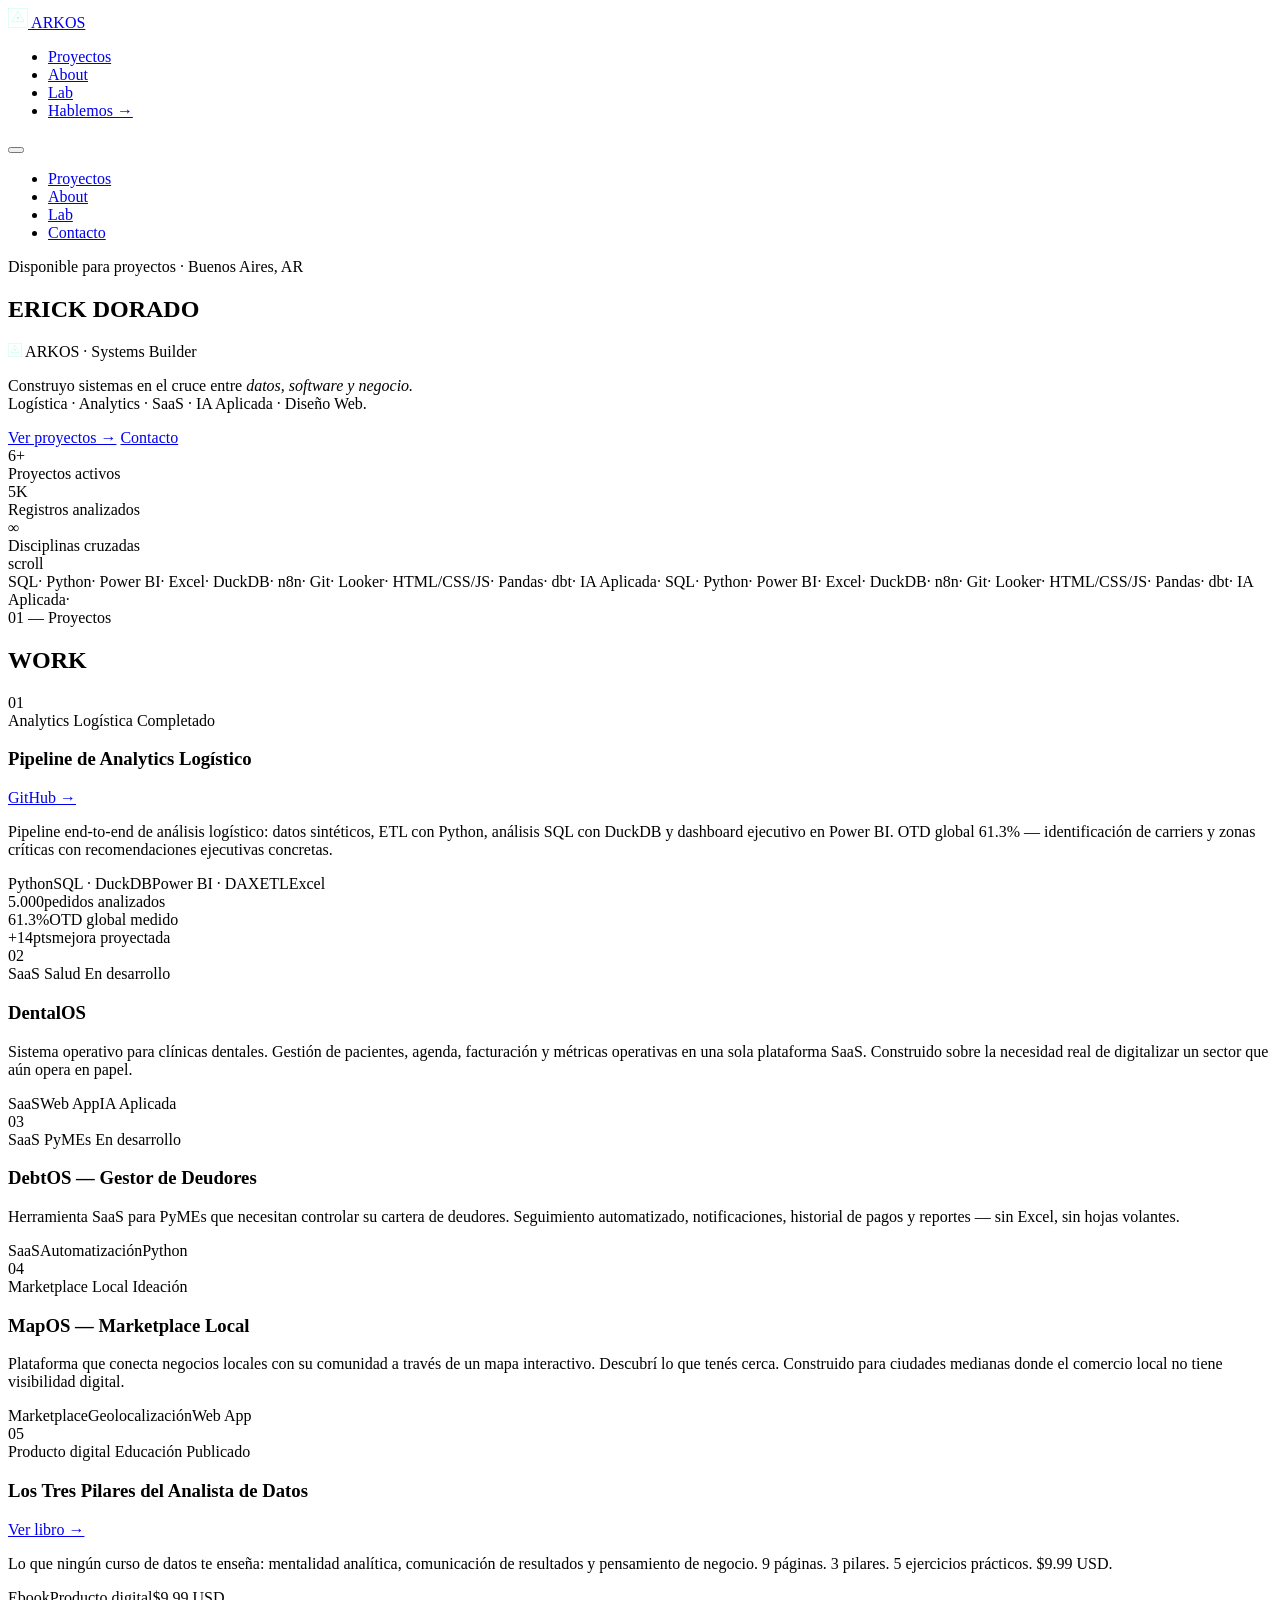
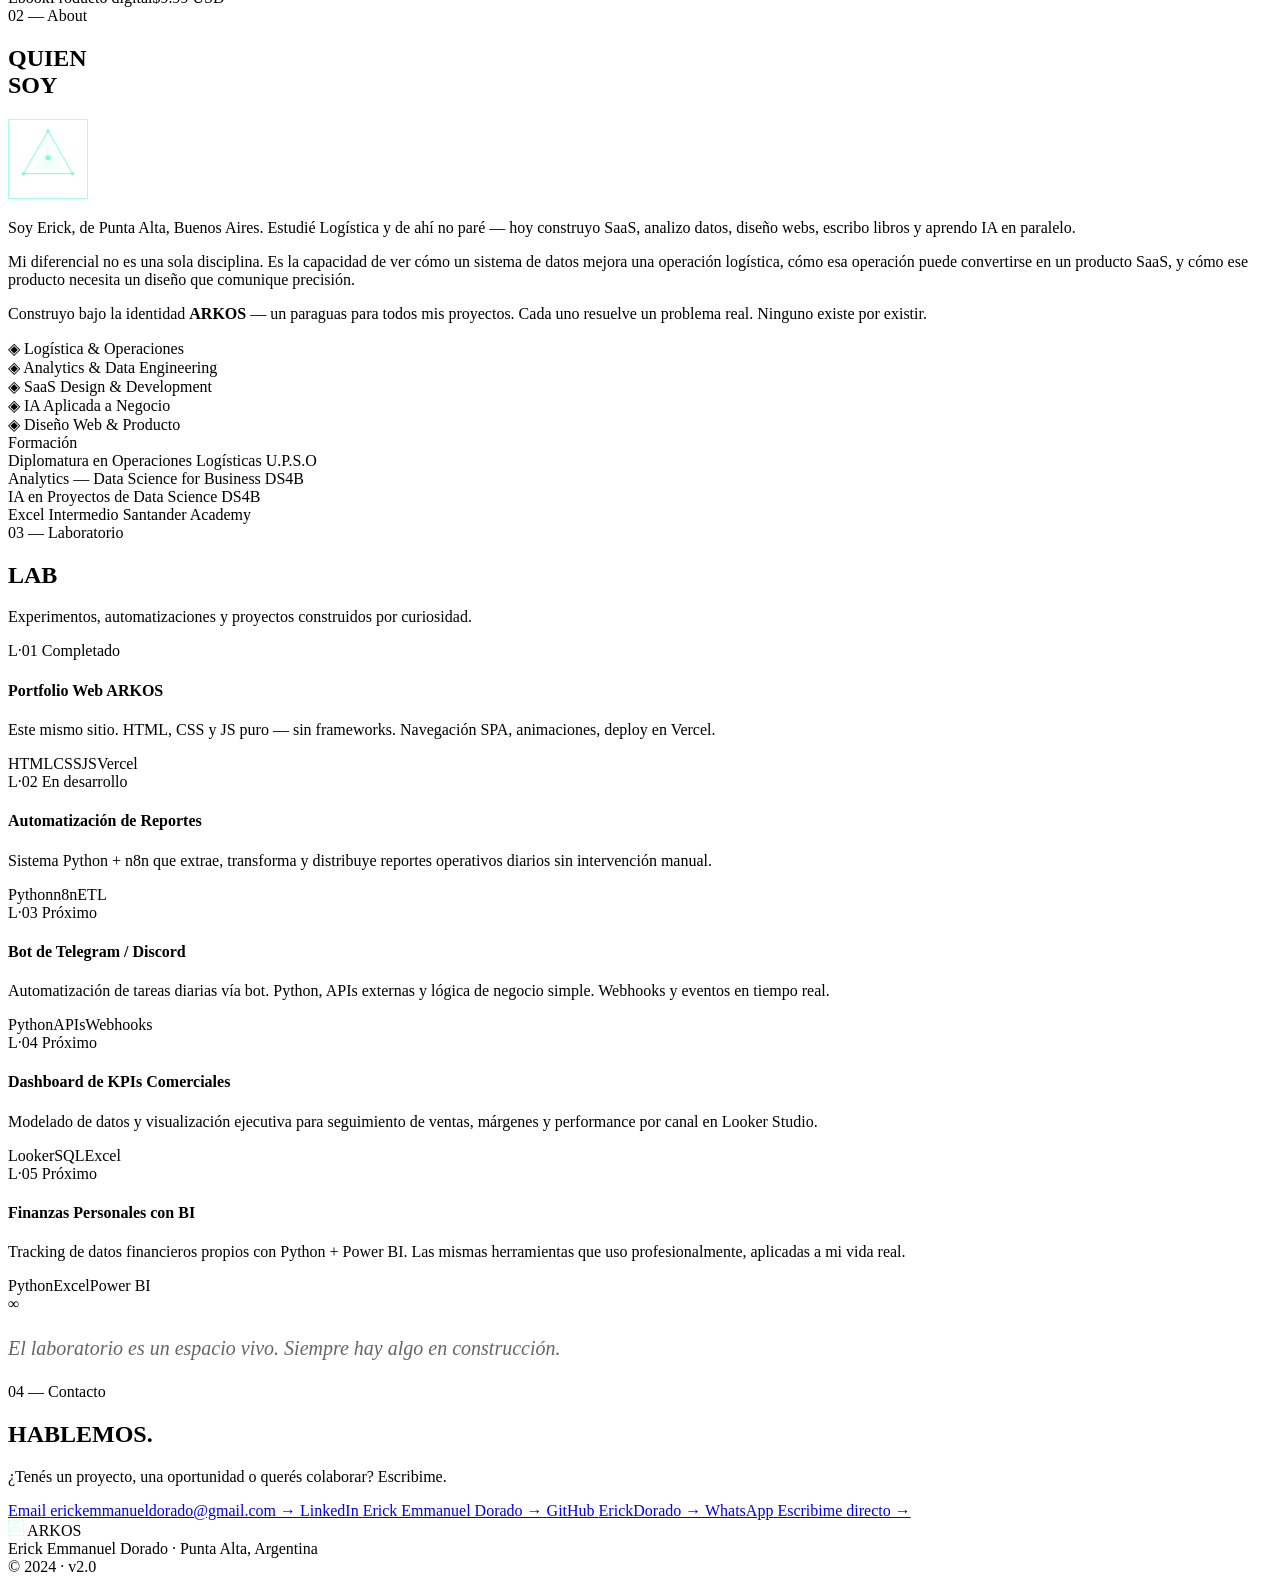
==== commit 1774b976: "Actualización de Portfolio" ====
--- a/index.html
+++ b/index.html
@@ -1,940 +1,490 @@
+<!DOCTYPE html>
+<html lang="es">
 <head>
-<link rel="stylesheet" href="css/styles.css" />
-<script src="js/main.js"></script>
-<link rel="icon" type="image/x-icon" href="favicon.ico" />
+<meta charset="UTF-8">
+<meta name="viewport" content="width=device-width, initial-scale=1.0">
+<meta name="description" content="ARKOS — Erick Emmanuel Dorado. Systems Builder. Data · SaaS · AI · Design.">
+<title>ARKOS — Systems Builder</title>
+<link rel="icon" type="image/svg+xml" href="favicon.svg">
+<link href="https://fonts.googleapis.com/css2?family=Cormorant+Garamond:ital,wght@0,300;0,400;0,600;1,300;1,400&family=DM+Mono:wght@300;400;500&family=Bebas+Neue&display=swap" rel="stylesheet">
+<link rel="stylesheet" href="style.css">
 </head>
 <body>
 
+<!-- CURSOR -->
+<div class="cursor" id="cursor"></div>
+<div class="cursor-trail" id="cursorTrail"></div>
+
+<!-- NOISE -->
+<div class="noise"></div>
+
 <!-- NAV -->
-<nav>
-  <div class="nav-inner">
-    <a class="nav-logo" href="#" onclick="navigate('home')">Erick E. <span>Dorado</span></a>
-    <ul class="nav-links">
-      <li><a href="#" onclick="navigate('home')" id="nav-home" class="active">Inicio</a></li>
-      <li><a href="#" onclick="navigate('projects')" id="nav-projects">Proyectos</a></li>
-      <li><a href="#" onclick="navigate('lab')" id="nav-lab">Laboratorio</a></li>
-      <li><a href="#" onclick="navigate('about')" id="nav-about">Sobre mí</a></li>
-      <li><a href="#" onclick="navigate('certifications')" id="nav-certifications">Certificaciones</a></li>
-      <li><a href="#" onclick="navigate('contact')" id="nav-contact">Contacto</a></li>
-    </ul>
-    <div class="nav-ctas">
-      <a class="nav-cta-academy" href="academia.html" target="_blank">Academia →</a>
-      <a class="nav-cta" href="#" onclick="navigate('contact')">Hablemos →</a>
-    </div>
-    <div class="hamburger" onclick="toggleMenu()">
-      <span></span><span></span><span></span>
-    </div>
-  </div>
-  <div class="mobile-menu" id="mobile-menu">
-    <a href="#" onclick="navigate('home');toggleMenu()">Inicio</a>
-    <a href="#" onclick="navigate('projects');toggleMenu()">Proyectos</a>
-    <a href="#" onclick="navigate('lab');toggleMenu()">Laboratorio</a>
-    <a href="#" onclick="navigate('about');toggleMenu()">Sobre mí</a>
-    <a href="#" onclick="navigate('certifications');toggleMenu()">Certificaciones</a>
-    <a href="#" onclick="navigate('contact');toggleMenu()">Contacto</a>
-    <a href="academia.html" target="_blank" class="mobile-menu-academy">🎓 Academia →</a>
-  </div>
+<nav class="nav" id="nav">
+  <a href="#" class="nav-logo">
+    <svg width="20" height="20" viewBox="0 0 120 120" fill="none">
+      <rect x="1" y="1" width="118" height="118" stroke="#7FFFD4" stroke-width="1.5"/>
+      <polygon points="60,18 97,82 23,82" stroke="#7FFFD4" stroke-width="2" fill="none"/>
+      <circle cx="60" cy="58" r="5" fill="#7FFFD4"/>
+    </svg>
+    ARKOS
+  </a>
+  <ul class="nav-links">
+    <li><a href="#work">Proyectos</a></li>
+    <li><a href="#about">About</a></li>
+    <li><a href="#lab">Lab</a></li>
+    <li><a href="#contact" class="nav-cta">Hablemos →</a></li>
+  </ul>
+  <button class="nav-burger" id="burger" aria-label="Menu">
+    <span></span><span></span>
+  </button>
 </nav>
 
-<!-- TOAST -->
-<div class="toast" id="toast"></div>
-
-<!-- ══════════════ HOME ══════════════ -->
-<section id="home" class="active">
-  <div class="container">
-
-    <div class="home-hero">
-      <div class="home-label fade-up fade-up-1">Disponible para oportunidades</div>
-      <h1 class="home-name fade-up fade-up-2">Erick Emmanuel<br>Dorado</h1>
-      <p class="home-title fade-up fade-up-3">Tecnólogo Empresarial · Analytics · Automatización · IA Aplicada</p>
-      <p class="home-desc fade-up fade-up-4">
-        Construyo proyectos en el cruce entre datos, sistemas y negocio.
-        Me interesa cómo la información bien estructurada puede mejorar decisiones reales —
-        desde logística hasta automatización de procesos operativos.
+<!-- MOBILE MENU -->
+<div class="mobile-menu" id="mobileMenu">
+  <ul>
+    <li><a href="#work" class="mm-link">Proyectos</a></li>
+    <li><a href="#about" class="mm-link">About</a></li>
+    <li><a href="#lab" class="mm-link">Lab</a></li>
+    <li><a href="#contact" class="mm-link">Contacto</a></li>
+  </ul>
+</div>
+
+<!-- ══════════════════════════════════════
+     HERO
+══════════════════════════════════════ -->
+<section class="hero" id="home">
+  <div class="hero-grid-bg"></div>
+  <div class="hero-glow"></div>
+
+  <div class="hero-content">
+    <div class="hero-label">
+      <span class="dot"></span>
+      Disponible para proyectos · Buenos Aires, AR
+    </div>
+
+    <h1 class="hero-name">
+      <span class="hero-name-line" style="animation-delay:0.1s">ERICK</span>
+      <span class="hero-name-line hero-name-accent" style="animation-delay:0.25s">DORADO</span>
+    </h1>
+
+    <div class="hero-arkos-badge">
+      <svg width="14" height="14" viewBox="0 0 120 120" fill="none">
+        <rect x="1" y="1" width="118" height="118" stroke="#7FFFD4" stroke-width="2"/>
+        <polygon points="60,18 97,82 23,82" stroke="#7FFFD4" stroke-width="2.5" fill="none"/>
+        <circle cx="60" cy="58" r="6" fill="#7FFFD4"/>
+      </svg>
+      ARKOS · Systems Builder
+    </div>
+
+    <p class="hero-desc">
+      Construyo sistemas en el cruce entre <em>datos, software y negocio.</em><br>
+      Logística · Analytics · SaaS · IA Aplicada · Diseño Web.
+    </p>
+
+    <div class="hero-actions">
+      <a href="#work" class="btn-primary">Ver proyectos →</a>
+      <a href="#contact" class="btn-ghost">Contacto</a>
+    </div>
+  </div>
+
+  <div class="hero-stats">
+    <div class="stat-item">
+      <div class="stat-num">6+</div>
+      <div class="stat-label">Proyectos activos</div>
+    </div>
+    <div class="stat-divider"></div>
+    <div class="stat-item">
+      <div class="stat-num">5K</div>
+      <div class="stat-label">Registros analizados</div>
+    </div>
+    <div class="stat-divider"></div>
+    <div class="stat-item">
+      <div class="stat-num">∞</div>
+      <div class="stat-label">Disciplinas cruzadas</div>
+    </div>
+  </div>
+
+  <div class="hero-scroll">
+    <div class="scroll-line"></div>
+    <span>scroll</span>
+  </div>
+</section>
+
+<!-- ══════════════════════════════════════
+     STACK
+══════════════════════════════════════ -->
+<section class="stack-strip">
+  <div class="stack-track">
+    <span>SQL</span><span class="dot-sep">·</span>
+    <span>Python</span><span class="dot-sep">·</span>
+    <span>Power BI</span><span class="dot-sep">·</span>
+    <span>Excel</span><span class="dot-sep">·</span>
+    <span>DuckDB</span><span class="dot-sep">·</span>
+    <span>n8n</span><span class="dot-sep">·</span>
+    <span>Git</span><span class="dot-sep">·</span>
+    <span>Looker</span><span class="dot-sep">·</span>
+    <span>HTML/CSS/JS</span><span class="dot-sep">·</span>
+    <span>Pandas</span><span class="dot-sep">·</span>
+    <span>dbt</span><span class="dot-sep">·</span>
+    <span>IA Aplicada</span><span class="dot-sep">·</span>
+    <!-- repeat -->
+    <span>SQL</span><span class="dot-sep">·</span>
+    <span>Python</span><span class="dot-sep">·</span>
+    <span>Power BI</span><span class="dot-sep">·</span>
+    <span>Excel</span><span class="dot-sep">·</span>
+    <span>DuckDB</span><span class="dot-sep">·</span>
+    <span>n8n</span><span class="dot-sep">·</span>
+    <span>Git</span><span class="dot-sep">·</span>
+    <span>Looker</span><span class="dot-sep">·</span>
+    <span>HTML/CSS/JS</span><span class="dot-sep">·</span>
+    <span>Pandas</span><span class="dot-sep">·</span>
+    <span>dbt</span><span class="dot-sep">·</span>
+    <span>IA Aplicada</span><span class="dot-sep">·</span>
+  </div>
+</section>
+
+<!-- ══════════════════════════════════════
+     PROYECTOS
+══════════════════════════════════════ -->
+<section class="section" id="work">
+  <div class="section-header reveal">
+    <div class="section-tag">01 — Proyectos</div>
+    <h2 class="section-title">WORK</h2>
+  </div>
+
+  <div class="projects-list">
+
+    <!-- PROJECT 01 -->
+    <article class="project-row reveal" data-index="01">
+      <div class="project-row-meta">
+        <div class="project-index">01</div>
+        <div class="project-tags-col">
+          <span class="tag">Analytics</span>
+          <span class="tag">Logística</span>
+          <span class="tag tag-done">Completado</span>
+        </div>
+      </div>
+      <div class="project-row-content">
+        <div class="project-row-header">
+          <h3 class="project-name">Pipeline de Analytics Logístico</h3>
+          <div class="project-links">
+            <a href="https://github.com/ErickDorado/proyecto-pipeline-logistico" target="_blank" class="project-link">GitHub →</a>
+          </div>
+        </div>
+        <p class="project-desc">
+          Pipeline end-to-end de análisis logístico: datos sintéticos, ETL con Python, análisis SQL con DuckDB y dashboard ejecutivo en Power BI. OTD global 61.3% — identificación de carriers y zonas críticas con recomendaciones ejecutivas concretas.
+        </p>
+        <div class="project-stack">
+          <span>Python</span><span>SQL · DuckDB</span><span>Power BI · DAX</span><span>ETL</span><span>Excel</span>
+        </div>
+        <div class="project-metrics">
+          <div class="metric"><span class="metric-val">5.000</span><span class="metric-label">pedidos analizados</span></div>
+          <div class="metric"><span class="metric-val">61.3%</span><span class="metric-label">OTD global medido</span></div>
+          <div class="metric"><span class="metric-val">+14pts</span><span class="metric-label">mejora proyectada</span></div>
+        </div>
+      </div>
+    </article>
+
+    <!-- PROJECT 02 -->
+    <article class="project-row reveal" data-index="02">
+      <div class="project-row-meta">
+        <div class="project-index">02</div>
+        <div class="project-tags-col">
+          <span class="tag">SaaS</span>
+          <span class="tag">Salud</span>
+          <span class="tag tag-wip">En desarrollo</span>
+        </div>
+      </div>
+      <div class="project-row-content">
+        <div class="project-row-header">
+          <h3 class="project-name">DentalOS</h3>
+        </div>
+        <p class="project-desc">
+          Sistema operativo para clínicas dentales. Gestión de pacientes, agenda, facturación y métricas operativas en una sola plataforma SaaS. Construido sobre la necesidad real de digitalizar un sector que aún opera en papel.
+        </p>
+        <div class="project-stack">
+          <span>SaaS</span><span>Web App</span><span>IA Aplicada</span>
+        </div>
+      </div>
+    </article>
+
+    <!-- PROJECT 03 -->
+    <article class="project-row reveal" data-index="03">
+      <div class="project-row-meta">
+        <div class="project-index">03</div>
+        <div class="project-tags-col">
+          <span class="tag">SaaS</span>
+          <span class="tag">PyMEs</span>
+          <span class="tag tag-wip">En desarrollo</span>
+        </div>
+      </div>
+      <div class="project-row-content">
+        <div class="project-row-header">
+          <h3 class="project-name">DebtOS — Gestor de Deudores</h3>
+        </div>
+        <p class="project-desc">
+          Herramienta SaaS para PyMEs que necesitan controlar su cartera de deudores. Seguimiento automatizado, notificaciones, historial de pagos y reportes — sin Excel, sin hojas volantes.
+        </p>
+        <div class="project-stack">
+          <span>SaaS</span><span>Automatización</span><span>Python</span>
+        </div>
+      </div>
+    </article>
+
+    <!-- PROJECT 04 -->
+    <article class="project-row reveal" data-index="04">
+      <div class="project-row-meta">
+        <div class="project-index">04</div>
+        <div class="project-tags-col">
+          <span class="tag">Marketplace</span>
+          <span class="tag">Local</span>
+          <span class="tag tag-wip">Ideación</span>
+        </div>
+      </div>
+      <div class="project-row-content">
+        <div class="project-row-header">
+          <h3 class="project-name">MapOS — Marketplace Local</h3>
+        </div>
+        <p class="project-desc">
+          Plataforma que conecta negocios locales con su comunidad a través de un mapa interactivo. Descubrí lo que tenés cerca. Construido para ciudades medianas donde el comercio local no tiene visibilidad digital.
+        </p>
+        <div class="project-stack">
+          <span>Marketplace</span><span>Geolocalización</span><span>Web App</span>
+        </div>
+      </div>
+    </article>
+
+    <!-- PROJECT 05 -->
+    <article class="project-row reveal" data-index="05">
+      <div class="project-row-meta">
+        <div class="project-index">05</div>
+        <div class="project-tags-col">
+          <span class="tag">Producto digital</span>
+          <span class="tag">Educación</span>
+          <span class="tag tag-done">Publicado</span>
+        </div>
+      </div>
+      <div class="project-row-content">
+        <div class="project-row-header">
+          <h3 class="project-name">Los Tres Pilares del Analista de Datos</h3>
+          <div class="project-links">
+            <a href="https://erickemmanueldorado.vercel.app/pilares-landing.html" target="_blank" class="project-link">Ver libro →</a>
+          </div>
+        </div>
+        <p class="project-desc">
+          Lo que ningún curso de datos te enseña: mentalidad analítica, comunicación de resultados y pensamiento de negocio. 9 páginas. 3 pilares. 5 ejercicios prácticos. $9.99 USD.
+        </p>
+        <div class="project-stack">
+          <span>Ebook</span><span>Producto digital</span><span>$9.99 USD</span>
+        </div>
+      </div>
+    </article>
+
+  </div>
+</section>
+
+<!-- ══════════════════════════════════════
+     ABOUT
+══════════════════════════════════════ -->
+<section class="section section-about" id="about">
+  <div class="about-grid">
+    <div class="about-left reveal">
+      <div class="section-tag">02 — About</div>
+      <h2 class="section-title">QUIEN<br>SOY</h2>
+      <div class="about-symbol">
+        <svg width="80" height="80" viewBox="0 0 120 120" fill="none">
+          <rect x="1" y="1" width="118" height="118" stroke="#7FFFD4" stroke-width="1"/>
+          <line x1="60" y1="8" x2="60" y2="112" stroke="#7FFFD4" stroke-width="0.4" opacity="0.2"/>
+          <line x1="8" y1="60" x2="112" y2="60" stroke="#7FFFD4" stroke-width="0.4" opacity="0.2"/>
+          <polygon points="60,18 97,82 23,82" stroke="#7FFFD4" stroke-width="1.5" fill="none"/>
+          <polygon points="60,40 80,75 40,75" fill="#7FFFD4" opacity="0.1"/>
+          <circle cx="60" cy="58" r="4" fill="#7FFFD4"/>
+          <circle cx="60" cy="18" r="2.5" fill="#7FFFD4"/>
+          <circle cx="97" cy="82" r="2.5" fill="#7FFFD4"/>
+          <circle cx="23" cy="82" r="2.5" fill="#7FFFD4"/>
+        </svg>
+      </div>
+    </div>
+
+    <div class="about-right reveal">
+      <p class="about-text">
+        Soy Erick, de Punta Alta, Buenos Aires. Estudié Logística y de ahí no paré — hoy construyo SaaS, analizo datos, diseño webs, escribo libros y aprendo IA en paralelo.
       </p>
-      <div class="home-actions fade-up fade-up-4">
-        <a class="btn-primary" onclick="navigate('projects')">Ver proyectos →</a>
-        <a class="btn-secondary" onclick="navigate('about')">Sobre mí</a>
-      </div>
-
-      <!-- Promo Los Tres Pilares -->
-      <a href="pilares-landing.html" target="_blank" class="fade-up fade-up-4" style="display:flex;align-items:center;gap:16px;margin-top:24px;padding:14px 20px;background:linear-gradient(135deg,#0E1F3D 60%,#1B4FBF);border:1px solid #C8F135;border-radius:10px;text-decoration:none;max-width:480px;transition:transform 0.2s,box-shadow 0.2s;" onmouseover="this.style.transform='translateY(-2px)';this.style.boxShadow='0 8px 24px rgba(200,241,53,0.15)'" onmouseout="this.style.transform='';this.style.boxShadow=''">
-        <div style="font-size:28px;flex-shrink:0;">📘</div>
-        <div>
-          <div style="font-size:11px;font-family:var(--mono);color:#C8F135;letter-spacing:0.08em;margin-bottom:3px;">NUEVO · PRODUCTO DIGITAL</div>
-          <div style="font-size:15px;font-weight:600;color:#F7F8FA;line-height:1.3;">Los Tres Pilares del Analista de Datos</div>
-          <div style="font-size:13px;color:#8A94A6;margin-top:2px;">Lo que ningún curso te enseña → <span style="color:#C8F135;">$9.99 USD</span></div>
-        </div>
-        <div style="margin-left:auto;color:#C8F135;font-size:18px;flex-shrink:0;">→</div>
+      <p class="about-text">
+        Mi diferencial no es una sola disciplina. Es la capacidad de ver cómo un sistema de datos mejora una operación logística, cómo esa operación puede convertirse en un producto SaaS, y cómo ese producto necesita un diseño que comunique precisión.
+      </p>
+      <p class="about-text">
+        Construyo bajo la identidad <strong>ARKOS</strong> — un paraguas para todos mis proyectos. Cada uno resuelve un problema real. Ninguno existe por existir.
+      </p>
+
+      <div class="about-disciplines">
+        <div class="discipline">
+          <span class="discipline-icon">◈</span>
+          <span>Logística & Operaciones</span>
+        </div>
+        <div class="discipline">
+          <span class="discipline-icon">◈</span>
+          <span>Analytics & Data Engineering</span>
+        </div>
+        <div class="discipline">
+          <span class="discipline-icon">◈</span>
+          <span>SaaS Design & Development</span>
+        </div>
+        <div class="discipline">
+          <span class="discipline-icon">◈</span>
+          <span>IA Aplicada a Negocio</span>
+        </div>
+        <div class="discipline">
+          <span class="discipline-icon">◈</span>
+          <span>Diseño Web & Producto</span>
+        </div>
+      </div>
+
+      <div class="cert-list">
+        <div class="cert-label">Formación</div>
+        <div class="cert-item">
+          <span>Diplomatura en Operaciones Logísticas</span>
+          <span class="cert-source">U.P.S.O</span>
+        </div>
+        <div class="cert-item">
+          <span>Analytics — Data Science for Business</span>
+          <span class="cert-source">DS4B</span>
+        </div>
+        <div class="cert-item">
+          <span>IA en Proyectos de Data Science</span>
+          <span class="cert-source">DS4B</span>
+        </div>
+        <div class="cert-item">
+          <span>Excel Intermedio</span>
+          <span class="cert-source">Santander Academy</span>
+        </div>
+      </div>
+    </div>
+  </div>
+</section>
+
+<!-- ══════════════════════════════════════
+     LAB
+══════════════════════════════════════ -->
+<section class="section" id="lab">
+  <div class="section-header reveal">
+    <div class="section-tag">03 — Laboratorio</div>
+    <h2 class="section-title">LAB</h2>
+    <p class="section-sub">Experimentos, automatizaciones y proyectos construidos por curiosidad.</p>
+  </div>
+
+  <div class="lab-grid">
+
+    <div class="lab-card reveal">
+      <div class="lab-card-top">
+        <span class="lab-num">L·01</span>
+        <span class="tag tag-done">Completado</span>
+      </div>
+      <h4>Portfolio Web ARKOS</h4>
+      <p>Este mismo sitio. HTML, CSS y JS puro — sin frameworks. Navegación SPA, animaciones, deploy en Vercel.</p>
+      <div class="lab-stack"><span>HTML</span><span>CSS</span><span>JS</span><span>Vercel</span></div>
+    </div>
+
+    <div class="lab-card reveal">
+      <div class="lab-card-top">
+        <span class="lab-num">L·02</span>
+        <span class="tag tag-wip">En desarrollo</span>
+      </div>
+      <h4>Automatización de Reportes</h4>
+      <p>Sistema Python + n8n que extrae, transforma y distribuye reportes operativos diarios sin intervención manual.</p>
+      <div class="lab-stack"><span>Python</span><span>n8n</span><span>ETL</span></div>
+    </div>
+
+    <div class="lab-card reveal">
+      <div class="lab-card-top">
+        <span class="lab-num">L·03</span>
+        <span class="tag tag-wip">Próximo</span>
+      </div>
+      <h4>Bot de Telegram / Discord</h4>
+      <p>Automatización de tareas diarias vía bot. Python, APIs externas y lógica de negocio simple. Webhooks y eventos en tiempo real.</p>
+      <div class="lab-stack"><span>Python</span><span>APIs</span><span>Webhooks</span></div>
+    </div>
+
+    <div class="lab-card reveal">
+      <div class="lab-card-top">
+        <span class="lab-num">L·04</span>
+        <span class="tag tag-wip">Próximo</span>
+      </div>
+      <h4>Dashboard de KPIs Comerciales</h4>
+      <p>Modelado de datos y visualización ejecutiva para seguimiento de ventas, márgenes y performance por canal en Looker Studio.</p>
+      <div class="lab-stack"><span>Looker</span><span>SQL</span><span>Excel</span></div>
+    </div>
+
+    <div class="lab-card reveal">
+      <div class="lab-card-top">
+        <span class="lab-num">L·05</span>
+        <span class="tag tag-wip">Próximo</span>
+      </div>
+      <h4>Finanzas Personales con BI</h4>
+      <p>Tracking de datos financieros propios con Python + Power BI. Las mismas herramientas que uso profesionalmente, aplicadas a mi vida real.</p>
+      <div class="lab-stack"><span>Python</span><span>Excel</span><span>Power BI</span></div>
+    </div>
+
+    <div class="lab-card lab-card-cta reveal">
+      <div class="lab-num" style="margin-bottom: auto;">∞</div>
+      <p style="font-family: var(--serif); font-size: 20px; font-style: italic; color: #666; line-height: 1.5;">El laboratorio es un espacio vivo. Siempre hay algo en construcción.</p>
+    </div>
+
+  </div>
+</section>
+
+<!-- ══════════════════════════════════════
+     CONTACT
+══════════════════════════════════════ -->
+<section class="section section-contact" id="contact">
+  <div class="contact-inner reveal">
+    <div class="section-tag">04 — Contacto</div>
+    <h2 class="contact-title">HABLEMOS<span class="aqua">.</span></h2>
+    <p class="contact-sub">¿Tenés un proyecto, una oportunidad o querés colaborar? Escribime.</p>
+
+    <div class="contact-links">
+      <a href="mailto:erickemmanueldorado@gmail.com" class="contact-link">
+        <span class="contact-link-label">Email</span>
+        <span class="contact-link-val">erickemmanueldorado@gmail.com →</span>
       </a>
-
-    </div>
-
-    <div style="
-  display:flex;gap:32px;flex-wrap:wrap;
-  padding:28px 0;
-  border-bottom:1px solid var(--border);
-  border-top:1px solid var(--border);
-  margin-top:0;
-">
-  <div>
-    <div style="font-size:22px;font-weight:600;letter-spacing:-0.02em;color:var(--text)">1</div>
-    <div style="font-size:12px;color:var(--text-3);font-family:var(--mono);margin-top:2px">proyecto completado</div>
-  </div>
-  <div>
-    <div style="font-size:22px;font-weight:600;letter-spacing:-0.02em;color:var(--text)">5.000</div>
-    <div style="font-size:12px;color:var(--text-3);font-family:var(--mono);margin-top:2px">registros analizados</div>
-  </div>
-  <div>
-    <div style="font-size:22px;font-weight:600;letter-spacing:-0.02em;color:var(--text)">5</div>
-    <div style="font-size:12px;color:var(--text-3);font-family:var(--mono);margin-top:2px">herramientas integradas</div>
-  </div>
-  <div>
-    <div style="font-size:22px;font-weight:600;letter-spacing:-0.02em;color:var(--text)">3</div>
-    <div style="font-size:12px;color:var(--text-3);font-family:var(--mono);margin-top:2px">páginas de dashboard</div>
-  </div>
-</div>
-
-    <div class="home-grid">
-      <div>
-        <div class="home-grid-label">Stack actual</div>
-        <div class="stack-list">
-          <span class="stack-tag">SQL</span>
-          <span class="stack-tag">Excel</span>
-          <span class="stack-tag">Power BI</span>
-          <span class="stack-tag">Python</span>
-          <span class="stack-tag">Looker</span>
-          <span class="stack-tag">Git</span>
-        </div>
-      </div>
-      <div>
-        <div class="home-grid-label">Aprendiendo activamente</div>
-        <div class="stack-list">
-          <span class="stack-tag learning">dbt</span>
-          <span class="stack-tag learning">Airflow</span>
-          <span class="stack-tag learning">n8n</span>
-          <span class="stack-tag learning">Pandas</span>
-        </div>
-      </div>
-      <div>
-        <div class="home-grid-label">Áreas de interés</div>
-        <ul class="focus-list">
-          <li>Analytics logístico y operativo</li>
-          <li>Automatización de flujos de datos</li>
-          <li>IA aplicada a problemas de negocio</li>
-          <li>Dashboards orientados a decisiones</li>
-        </ul>
-      </div>
-      <div>
-        <div class="home-grid-label">Enfoque actual</div>
-        <ul class="focus-list">
-          <li>Construcción de proyectos reales de datos</li>
-          <li>Documentación técnica como práctica</li>
-          <li>Entender sistemas antes de optimizarlos</li>
-          <li>Aprendizaje aplicado, no teórico</li>
-        </ul>
-      </div>
-
-      <div class="status-block">
-        <div class="status-dot"></div>
-        <p class="status-text">
-          <strong>En transición activa.</strong>
-          Analista de datos en construcción — desarrollando proyectos reales mientras sigo aprendiendo.
-          Punta Alta, Buenos Aires, Argentina.
-        </p>
-      </div>
-    </div>
-
-  </div>
-</section>
-
-<!-- ══════════════ PROJECTS ══════════════ -->
-<section id="projects">
-  <div class="container">
-    <div class="page-header fade-up fade-up-1">
-      <h1>Proyectos</h1>
-      <p>Experimentos reales, simulaciones pensadas y sistemas en construcción.
-         Acá documento cómo pienso y cómo resuelvo.</p>
-    </div>
-
-    <div class="projects-list">
-
-      <!-- Proyecto 1 -->
-      <div class="project-card fade-up fade-up-2" onclick="navigate('detail-1')">
-        <div class="project-card-left">
-          <div class="project-meta">
-            <span class="project-index">01</span>
-            <span class="project-status status-done">Completado</span>
-          </div>
-          <h3>Pipeline de Analytics Logístico</h3>
-          <p>Pipeline end-to-end de análisis logístico: generación de datos, ETL con Python,
-             análisis SQL con DuckDB y dashboard ejecutivo en Power BI (3 páginas + DAX).
-             OTD global 61.3% — identificación de carriers y zonas con mayor impacto.</p>
-          <div class="project-tags">
-            <span class="project-tag">Python</span>
-            <span class="project-tag">SQL · DuckDB</span>
-            <span class="project-tag">Power BI · DAX</span>
-            <span class="project-tag">ETL</span>
-            <span class="project-tag">Excel</span>
-            <span class="project-tag">GitHub</span>
-          </div>
-        </div>
-        <div class="project-arrow">→</div>
-      </div>
-
-      <!-- Proyecto 2 placeholder -->
-      <div class="project-card fade-up fade-up-3" onclick="navigate('detail-2')">
-        <div class="project-card-left">
-          <div class="project-meta">
-            <span class="project-index">02</span>
-            <span class="project-status status-soon">Próximamente</span>
-          </div>
-          <h3>Automatización de Reportes con Python + n8n</h3>
-          <p>Sistema que extrae datos de múltiples fuentes, los transforma automáticamente
-             y los distribuye como reporte diario. Foco en operaciones repetitivas de bajo valor.</p>
-          <div class="project-tags">
-            <span class="project-tag">Python</span>
-            <span class="project-tag">n8n</span>
-            <span class="project-tag">Automatización</span>
-            <span class="project-tag">ETL básico</span>
-          </div>
-        </div>
-        <div class="project-arrow">→</div>
-      </div>
-
-      <!-- Proyecto 3 placeholder -->
-      <div class="project-card fade-up fade-up-4" onclick="navigate('detail-3')">
-        <div class="project-card-left">
-          <div class="project-meta">
-            <span class="project-index">03</span>
-            <span class="project-status status-soon">Próximamente</span>
-          </div>
-          <h3>Dashboard de KPIs Comerciales con Looker</h3>
-          <p>Modelado de datos y construcción de dashboard ejecutivo para seguimiento
-             de ventas, márgenes y performance por canal. Dataset público + Looker Studio.</p>
-          <div class="project-tags">
-            <span class="project-tag">Looker</span>
-            <span class="project-tag">SQL</span>
-            <span class="project-tag">Business Analytics</span>
-            <span class="project-tag">Visualización</span>
-          </div>
-        </div>
-        <div class="project-arrow">→</div>
-      </div>
-
-    </div>
-
-    <div class="coming-soon-banner fade-up fade-up-4">
-      <h4>Proyectos 02 y 03 en construcción</h4>
-        <p>El Proyecto 01 está completo y documentado. Los siguientes están en desarrollo activo — cada uno incluirá problema, arquitectura, código, dashboard e insights accionables.</p>
-    </div>
-
-  </div>
-</section>
-
-<!-- ══════════════ PROJECT DETAIL 1 ══════════════ -->
-<section id="detail-1">
-  <div class="container">
-    <a class="detail-back" onclick="navigate('projects')">← Volver a proyectos</a>
-
-    <div class="detail-hero fade-up fade-up-1">
-      <div class="project-meta" style="margin-bottom:14px">
-        <span class="project-status status-done">Completado</span>
-      </div>
-      <h1>Pipeline de Analytics Logístico</h1>
-      <p>Pipeline end-to-end de análisis de operaciones logísticas: generación de datos sintéticos,
-         limpieza y ETL con Python, análisis SQL con DuckDB y dashboard ejecutivo en Power BI.
-         Incluye recomendaciones ejecutivas y plan de acción basado en los datos.</p>
-      <div class="detail-meta">
-        <div class="detail-meta-item">
-          <span class="detail-meta-label">Stack</span>
-          <span class="detail-meta-value">Python · SQL · DuckDB · Power BI · DAX · Excel</span>
-        </div>
-        <div style="display:flex;gap:12px;margin-top:28px;flex-wrap:wrap;">
-          <a class="btn-primary"
-              href="https://github.com/ErickDorado/proyecto-pipeline-logistico"
-              target="_blank">
-    Ver repositorio →
-          </a>
-          <a class="btn-secondary"
-         href="https://github.com/ErickDorado/proyecto-pipeline-logistico/raw/main/dashboards/logistics_dashboard.pdf"
-          target="_blank">
-    Ver dashboard PDF
-          </a>
-</div>
-        <div class="detail-meta-item">
-          <span class="detail-meta-label">Área</span>
-          <span class="detail-meta-value">Analytics Logístico</span>
-        </div>
-        <div class="detail-meta-item">
-          <span class="detail-meta-label">Dataset</span>
-          <span class="detail-meta-value">5.000 pedidos · 2023–2024</span>
-        </div>
-        <div class="detail-meta-item">
-          <span class="detail-meta-label">Repositorio</span>
-          <span class="detail-meta-value">
-            <a href="https://github.com/ErickDorado/proyecto-pipeline-logistico" target="_blank"
-               style="color:var(--accent);text-decoration:none;">
-              GitHub →
-            </a>
-          </span>
-        </div>
-      </div>
-    </div>
-
-    <div class="detail-body">
-
-      <div class="detail-section fade-up fade-up-2">
-        <div class="detail-section-label">Problema</div>
-        <h3>¿Qué problema resuelve?</h3>
-        <p>Las operaciones logísticas generan datos de entregas que rara vez se analizan de forma estructurada.
-           Los equipos no saben qué carriers fallan más, qué zonas tienen peores tiempos ni cuándo ocurren los picos de devoluciones.</p>
-        <p>Este proyecto construye desde cero una capa de analytics completa que responde esas preguntas con datos,
-           y cierra con recomendaciones concretas para mejorar el OTD global del 61.3% al 75%.</p>
-      </div>
-
-      <div class="detail-section fade-up fade-up-2">
-        <div class="detail-section-label">Arquitectura</div>
-        <h3>Cómo está estructurado el pipeline</h3>
-        <div class="arch-diagram">
-          <div class="arch-step">
-            <div class="arch-box">generate_data.py</div>
-            <div class="arch-arrow">→</div>
-            <div class="arch-box">eda.py</div>
-            <div class="arch-arrow">→</div>
-            <div class="arch-box accent">etl.py</div>
-          </div>
-          <div style="color:var(--text-3);font-size:20px;padding:4px 0">↓</div>
-          <div class="arch-step">
-            <div class="arch-box">SQL · DuckDB</div>
-            <div class="arch-arrow">→</div>
-            <div class="arch-box accent">Power BI Dashboard</div>
-            <div class="arch-arrow">→</div>
-            <div class="arch-box">Recomendaciones</div>
-          </div>
-        </div>
-      </div>
-
-      <div class="detail-section fade-up fade-up-3">
-        <div class="detail-section-label">SQL · DuckDB</div>
-        <h3>Análisis de performance por carrier y zona</h3>
-        <div class="code-block">
-          <pre><span class="code-comment">-- OTD y demora promedio por carrier</span>
-<span class="code-keyword">SELECT</span>
-  carrier,
-  <span class="code-func">COUNT</span>(*)                                                         <span class="code-keyword">AS</span> total_pedidos,
-  <span class="code-func">ROUND</span>(<span class="code-func">AVG</span>(<span class="code-keyword">CASE WHEN</span> entrega_a_tiempo <span class="code-keyword">THEN</span> <span class="code-num">1.0</span> <span class="code-keyword">ELSE</span> <span class="code-num">0</span> <span class="code-keyword">END</span>)*<span class="code-num">100</span>, <span class="code-num">1</span>) <span class="code-keyword">AS</span> otd_pct,
-  <span class="code-func">ROUND</span>(<span class="code-func">AVG</span>(demora_dias), <span class="code-num">2</span>)                                          <span class="code-keyword">AS</span> demora_promedio
-<span class="code-keyword">FROM</span> <span class="code-string">'data/processed/fact_orders.csv'</span>
-<span class="code-keyword">GROUP BY</span> carrier
-<span class="code-keyword">ORDER BY</span> otd_pct <span class="code-keyword">DESC</span>;</pre>
-        </div>
-      </div>
-
-      <div class="detail-section fade-up fade-up-3">
-        <div class="detail-section-label">Hallazgos</div>
-        <h3>Lo que los datos revelaron</h3>
-        <div class="insight-grid">
-          <div class="insight-card">
-            <div class="label">OTD Global · 61.3%</div>
-            <p>24 puntos por debajo del estándar de industria (85%). 4 de cada 10 pedidos llegan fuera de fecha.</p>
-          </div>
-          <div class="insight-card">
-            <div class="label">Brecha geográfica crítica</div>
-            <p>CABA lidera con 74.8% OTD vs. Córdoba en 41.1% — 34 puntos de diferencia entre zonas.</p>
-          </div>
-          <div class="insight-card">
-            <div class="label">Carrier ganador y a reemplazar</div>
-            <p>Andreani lidera con 63.9% OTD. Correo Argentino tiene el peor OTD (59.6%) y el mayor costo ($1.354).</p>
-          </div>
-          <div class="insight-card">
-            <div class="label">Combinación óptima</div>
-            <p>Rappi Envíos en CABA alcanza 77.6% OTD — los carriers urbanos rinden mejor en proximidad.</p>
-          </div>
-        </div>
-      </div>
-
-      <div class="detail-section fade-up fade-up-4">
-        <div class="detail-section-label">Recomendaciones ejecutivas</div>
-        <ul>
-          <li>Reasignar volumen de Correo Argentino a Andreani → +2 a +3 pts OTD</li>
-          <li>Implementar regla de carrier por zona (Rappi→CABA, OCA→GBA Norte) → +5 a +8 pts OTD</li>
-          <li>Intervención urgente en Córdoba: ampliar plazo prometido a 5 días → +2 pts OTD</li>
-          <li>Refuerzo operativo en Febrero y Noviembre (meses críticos con OTD &lt; 58%)</li>
-          <li>Potencial total: pasar de 61.3% a ~75% OTD sin inversión tecnológica nueva</li>
-        </ul>
-      </div>
-
-      <div class="detail-section fade-up fade-up-4">
-        <div class="detail-section-label">Próximas iteraciones</div>
-        <ul>
-          <li>Simulación de impacto económico: traducir mejoras de OTD a pesos</li>
-          <li>Score de riesgo por pedido: modelo predictivo de probabilidad de demora</li>
-          <li>Automatización del pipeline con scheduling diario</li>
-          <li>Conexión a datos reales vía API o base de datos PostgreSQL</li>
-        </ul>
-      </div>
-
-    </div>
-  </div>
-</section>
-
-<!-- ══════════════ PROJECT DETAIL 2 ══════════════ -->
-<section id="detail-2">
-  <div class="container">
-    <a class="detail-back" onclick="navigate('projects')">← Volver a proyectos</a>
-    <div class="detail-hero fade-up fade-up-1">
-      <div class="project-meta" style="margin-bottom:14px">
-        <span class="project-status status-soon">Próximamente</span>
-      </div>
-      <h1>Automatización de Reportes con Python + n8n</h1>
-      <p>Sistema que elimina trabajo manual en la generación y distribución de reportes operativos diarios.</p>
-      <div class="detail-meta">
-        <div class="detail-meta-item">
-          <span class="detail-meta-label">Stack</span>
-          <span class="detail-meta-value">Python · n8n · SQL</span>
-        </div>
-        <div class="detail-meta-item">
-          <span class="detail-meta-label">Área</span>
-          <span class="detail-meta-value">Automatización</span>
-        </div>
-        <div class="detail-meta-item">
-          <span class="detail-meta-label">Estado</span>
-          <span class="detail-meta-value">En desarrollo</span>
-        </div>
-      </div>
-    </div>
-    <div class="detail-body">
-      <div class="detail-section fade-up fade-up-2">
-        <div class="detail-section-label">Problema</div>
-        <h3>El trabajo repetitivo consume tiempo real</h3>
-        <p>En muchas operaciones, alguien dedica 30-60 minutos por día a copiar datos de un sistema, pegarlos en Excel, formatear un reporte y enviarlo por email. Es trabajo de bajo valor que puede automatizarse completamente.</p>
-        <p>Este proyecto construye ese flujo automatizado: extracción, transformación, reporte y distribución — sin intervención manual.</p>
-      </div>
-      <div class="detail-section fade-up fade-up-2">
-        <div class="detail-section-label">Arquitectura</div>
-        <h3>Flujo del sistema</h3>
-        <div class="arch-diagram">
-          <div class="arch-step">
-            <div class="arch-box">Fuente de datos (CSV / DB)</div>
-            <div class="arch-arrow">→</div>
-            <div class="arch-box accent">Python script</div>
-            <div class="arch-arrow">→</div>
-            <div class="arch-box">Reporte generado</div>
-          </div>
-          <div style="color:var(--text-3);font-size:20px;padding:4px 0">↓</div>
-          <div class="arch-step">
-            <div class="arch-box accent">n8n (trigger + distribución)</div>
-            <div class="arch-arrow">→</div>
-            <div class="arch-box">Email / Slack / Google Sheets</div>
-          </div>
-        </div>
-      </div>
-      <div class="detail-section fade-up fade-up-3">
-        <div class="detail-section-label">Qué voy a aprender</div>
-        <ul>
-          <li>Orquestación de flujos con n8n (workflows, triggers, conectores)</li>
-          <li>Generación de reportes con Python (openpyxl, pandas)</li>
-          <li>Integración entre herramientas sin código complejo</li>
-          <li>Diseño de sistemas de automatización escalables</li>
-        </ul>
-      </div>
-    </div>
-  </div>
-</section>
-
-<!-- ══════════════ PROJECT DETAIL 3 ══════════════ -->
-<section id="detail-3">
-  <div class="container">
-    <a class="detail-back" onclick="navigate('projects')">← Volver a proyectos</a>
-    <div class="detail-hero fade-up fade-up-1">
-      <div class="project-meta" style="margin-bottom:14px">
-        <span class="project-status status-soon">Próximamente</span>
-      </div>
-      <h1>Dashboard de KPIs Comerciales con Looker</h1>
-      <p>Modelado de datos y visualización ejecutiva para seguimiento de ventas, márgenes y performance por canal.</p>
-      <div class="detail-meta">
-        <div class="detail-meta-item">
-          <span class="detail-meta-label">Stack</span>
-          <span class="detail-meta-value">Looker Studio · SQL · Excel</span>
-        </div>
-        <div class="detail-meta-item">
-          <span class="detail-meta-label">Área</span>
-          <span class="detail-meta-value">Business Analytics</span>
-        </div>
-        <div class="detail-meta-item">
-          <span class="detail-meta-label">Estado</span>
-          <span class="detail-meta-value">En desarrollo</span>
-        </div>
-      </div>
-    </div>
-    <div class="detail-body">
-      <div class="detail-section fade-up fade-up-2">
-        <div class="detail-section-label">Problema</div>
-        <h3>Datos comerciales sin visibilidad ejecutiva</h3>
-        <p>Muchas pymes tienen sus datos de ventas en planillas sueltas sin ningún dashboard que permita tomar decisiones rápidas. Este proyecto toma un dataset público de ventas y construye una capa de visualización ejecutiva real.</p>
-      </div>
-      <div class="detail-section fade-up fade-up-3">
-        <div class="detail-section-label">KPIs a construir</div>
-        <div class="insight-grid">
-          <div class="insight-card">
-            <div class="label">Revenue total y por canal</div>
-            <p>Desglose de ventas por canal de distribución y período.</p>
-          </div>
-          <div class="insight-card">
-            <div class="label">Margen bruto</div>
-            <p>Comparativa de margen por producto y categoría.</p>
-          </div>
-          <div class="insight-card">
-            <div class="label">Tendencia mensual</div>
-            <p>Evolución temporal de métricas clave con comparación vs período anterior.</p>
-          </div>
-          <div class="insight-card">
-            <div class="label">Performance por región</div>
-            <p>Mapa y tabla comparativa de performance geográfica.</p>
-          </div>
-        </div>
-      </div>
-      <div class="detail-section fade-up fade-up-4">
-        <div class="detail-section-label">Qué voy a aprender</div>
-        <ul>
-          <li>Modelado de datos para dashboards ejecutivos</li>
-          <li>Conectores de Looker Studio con fuentes de datos externas</li>
-          <li>Diseño de visualizaciones orientadas a decisión, no a información</li>
-          <li>SQL para cálculo de métricas de negocio (YoY, MoM, acumulados)</li>
-        </ul>
-      </div>
-    </div>
-  </div>
-</section>
-
-<!-- ══════════════ LAB ══════════════ -->
-<section id="lab">
-  <div class="container">
-    <div class="page-header fade-up fade-up-1">
-      <h1>Laboratorio</h1>
-      <p>Proyectos personales, experimentos y cosas que construyo por curiosidad.
-         Acá vive todo lo que no entra en el perfil profesional pero define cómo pienso.</p>
-    </div>
-
-    <div class="projects-list">
-
-      <!-- Lab 1 — Portfolio web -->
-      <div class="project-card fade-up fade-up-2" style="cursor:default;">
-        <div class="project-card-left">
-          <div class="project-meta">
-            <span class="project-index">L-01</span>
-            <span class="project-status status-done">Completado</span>
-          </div>
-          <h3>Portfolio Web personal</h3>
-          <p>Diseño y desarrollo de este portfolio desde cero con HTML, CSS y JavaScript puro.
-             Sin frameworks, sin templates. Navegación SPA, animaciones, formulario de contacto
-             con Formspree y deploy en Vercel.</p>
-          <div class="project-tags">
-            <span class="project-tag">HTML</span>
-            <span class="project-tag">CSS</span>
-            <span class="project-tag">JavaScript</span>
-            <span class="project-tag">Vercel</span>
-            <span class="project-tag">Formspree</span>
-          </div>
-        </div>
-      </div>
-
-      <!-- Lab 2 — SaaS con IA -->
-      <div class="project-card fade-up fade-up-3" style="cursor:default;">
-        <div class="project-card-left">
-          <div class="project-meta">
-            <span class="project-index">L-02</span>
-            <span class="project-status status-soon">Próximamente</span>
-          </div>
-          <h3>SaaS con IA</h3>
-          <p>Herramienta web que resuelve un problema concreto usando modelos de lenguaje.
-             Foco en utilidad real, no en demostración tecnológica.
-             Stack por definir según el problema que valga la pena resolver.</p>
-          <div class="project-tags">
-            <span class="project-tag">IA aplicada</span>
-            <span class="project-tag">Python</span>
-            <span class="project-tag">API</span>
-          </div>
-        </div>
-      </div>
-
-      <!-- Lab 3 — Juego -->
-      <div class="project-card fade-up fade-up-3" style="cursor:default;">
-        <div class="project-card-left">
-          <div class="project-meta">
-            <span class="project-index">L-03</span>
-            <span class="project-status status-soon">Próximamente</span>
-          </div>
-          <h3>Juego con IA</h3>
-          <p>Experimento de game design asistido por IA. La idea es explorar
-             hasta dónde se puede llegar sin experiencia en desarrollo de juegos,
-             usando IA como co-desarrollador.</p>
-          <div class="project-tags">
-            <span class="project-tag">IA aplicada</span>
-            <span class="project-tag">Game design</span>
-            <span class="project-tag">Experimento</span>
-          </div>
-        </div>
-      </div>
-
-      <!-- Lab 4 — Bot -->
-      <div class="project-card fade-up fade-up-4" style="cursor:default;">
-        <div class="project-card-left">
-          <div class="project-meta">
-            <span class="project-index">L-04</span>
-            <span class="project-status status-soon">Próximamente</span>
-          </div>
-          <h3>Bot de Telegram / Discord</h3>
-          <p>Automatización de algo útil del día a día via bot. Combina Python,
-             APIs externas y lógica de negocio simple. Buena excusa para aprender
-             webhooks y manejo de eventos en tiempo real.</p>
-          <div class="project-tags">
-            <span class="project-tag">Python</span>
-            <span class="project-tag">APIs</span>
-            <span class="project-tag">Automatización</span>
-          </div>
-        </div>
-      </div>
-
-      <!-- Lab 5 — Dashboard personal -->
-      <div class="project-card fade-up fade-up-4" style="cursor:default;">
-        <div class="project-card-left">
-          <div class="project-meta">
-            <span class="project-index">L-05</span>
-            <span class="project-status status-soon">Próximamente</span>
-          </div>
-          <h3>Dashboard de finanzas personales</h3>
-          <p>Tracking de mis propios datos financieros con las mismas herramientas
-             que uso profesionalmente. Python + Excel + Power BI aplicados a algo
-             100% personal. Demuestra que uso mis propias herramientas en mi vida real.</p>
-          <div class="project-tags">
-            <span class="project-tag">Python</span>
-            <span class="project-tag">Excel</span>
-            <span class="project-tag">Power BI</span>
-            <span class="project-tag">Personal</span>
-          </div>
-        </div>
-      </div>
-
-      <!-- Lab 6 — Producto digital -->
-      <div class="project-card fade-up fade-up-4" style="cursor:default;">
-        <div class="project-card-left">
-          <div class="project-meta">
-            <span class="project-index">L-06</span>
-            <span class="project-status status-done">Publicado</span>
-          </div>
-          <h3>Los Tres Pilares del Analista de Datos</h3>
-          <p>Producto digital sobre lo que ningún curso de datos te enseña: mentalidad,
-             soft skills y mentalidad de negocio. 9 páginas, 3 pilares y 5 ejercicios
-             prácticos. Experiencia vivida mapeada para quien está en transición hacia datos.</p>
-          <div class="project-tags">
-            <span class="project-tag">Producto digital</span>
-            <span class="project-tag">Ebook</span>
-            <span class="project-tag">$9.99 USD</span>
-          </div>
-          <div style="margin-top:16px;">
-            <a href="pilares-landing.html" target="_blank"
-               style="display:inline-block;padding:8px 18px;background:var(--accent,#C8F135);color:#0E1F3D;font-weight:600;border-radius:6px;text-decoration:none;font-size:14px;">
-              Ver landing →
-            </a>
-          </div>
-        </div>
-      </div>
-
-    </div>
-
-    <div class="coming-soon-banner fade-up fade-up-4">
-      <h4>Experimentos en curso</h4>
-      <p>El laboratorio es un espacio vivo. Los proyectos L-02 a L-05 están en etapa de ideación
-         y se van a ir construyendo en paralelo al portfolio profesional.</p>
-    </div>
-
-  </div>
-</section>
-
-<!-- ══════════════ ABOUT ══════════════ -->
-<section id="about">
-  <div class="container">
-    <div class="page-header fade-up fade-up-1">
-      <h1>Sobre mí</h1>
-      <p>Quién soy, qué me interesa construir y hacia dónde voy.</p>
-    </div>
-
-    <div class="about-grid">
-      <div class="about-main fade-up fade-up-2">
-        <h2>Hola, soy Erick.</h2>
-        <p>
-          Soy Tecnólogo Empresarial de Punta Alta, Buenos Aires, Argentina.
-          Estoy en una transición activa hacia el mundo de analytics y datos,
-          con foco en logística operativa y automatización de procesos.
-        </p>
-        <p>
-          Me interesa el cruce entre sistemas, datos y negocio. No me alcanza con
-          aprender herramientas — lo que quiero es entender cómo funcionan los procesos
-          reales para poder mejorarlos con datos bien estructurados.
-        </p>
-        <p>
-          Trabajo con SQL, Excel, Power BI, Python y Git en proyectos que diseño yo mismo
-          para aprender haciendo. Ya apliqué pandas y DuckDB en producción dentro de un
-          pipeline ETL completo. También me atrae la IA aplicada: cómo usarla para resolver
-          problemas concretos, no como tendencia, sino como herramienta real.
-        </p>
-        <p>
-          Estoy construyendo mi perfil profesional con proyectos propios,
-          documentación técnica y aprendizaje constante. Este portfolio
-          es parte de ese proceso.
-        </p>
-        <div style="margin-top:28px">
-          <a class="btn-primary" onclick="navigate('contact')">Contactarme →</a>
-        </div>
-      </div>
-
-      <div class="about-sidebar fade-up fade-up-3">
-        <div class="sidebar-block">
-          <div class="sidebar-block-label">Stack actual</div>
-          <ul>
-            <li><span class="icon">📊</span> Excel avanzado</li>
-            <li><span class="icon">🗄️</span> SQL</li>
-            <li><span class="icon">📈</span> Power BI</li>
-            <li><span class="icon">🐍</span> Python</li>
-            <li><span class="icon">🔍</span> Looker Studio</li>
-            <li><span class="icon">🌿</span> Git · GitHub</li>
-          </ul>
-        </div>
-
-        <div class="sidebar-block">
-          <div class="sidebar-block-label">Aprendiendo</div>
-          <ul>
-            <li><span class="icon">🔧</span> dbt <span class="learning-tag">activo</span></li>
-            <li><span class="icon">⚡</span> n8n <span class="learning-tag">activo</span></li>
-            <li><span class="icon">🐼</span> Pandas <span class="learning-tag">activo</span></li>
-            <li><span class="icon">🌀</span> Airflow <span class="learning-tag">próximo</span></li>
-          </ul>
-        </div>
-
-        <div class="sidebar-block">
-          <div class="sidebar-block-label">Ubicación</div>
-          <ul>
-            <li><span class="icon">📍</span> Punta Alta, Buenos Aires</li>
-            <li><span class="icon">🇦🇷</span> Argentina</li>
-            <li><span class="icon">🌐</span> Disponible remoto</li>
-          </ul>
-        </div>
-      </div>
-    </div>
-
-  </div>
-</section>
-
-<!-- ══════════════ CONTACT ══════════════ -->
-<section id="contact">
-  <div class="container">
-    <div class="page-header fade-up fade-up-1">
-      <h1>Contacto</h1>
-      <p>¿Tenés un proyecto, una pregunta o querés charlar sobre datos y sistemas? Escribime.</p>
-    </div>
-
-    <div class="contact-layout">
-      <div class="contact-left fade-up fade-up-2">
-        <h2>Hablemos.</h2>
-        <p>
-          Estoy abierto a oportunidades, colaboraciones, feedback sobre proyectos
-          y cualquier conversación sobre analytics, automatización o IA aplicada.
-        </p>
-
-        <div class="contact-links">
-          <a class="contact-link" href="mailto:erickemmanueldorado@gmail.com">
-            <div class="contact-link-icon icon-email">✉️</div>
-            <div class="contact-link-info">
-              <div class="contact-link-label">Email</div>
-              <div class="contact-link-value">erickemmanueldorado@gmail.com</div>
-            </div>
-            <div class="contact-link-arrow">↗</div>
-          </a>
-
-          <a class="contact-link" href="https://www.linkedin.com/in/erick-emmanuel-dorado/" target="_blank">
-            <div class="contact-link-icon icon-linkedin">💼</div>
-            <div class="contact-link-info">
-              <div class="contact-link-label">LinkedIn</div>
-              <div class="contact-link-value">Erick Emmanuel Dorado</div>
-            </div>
-            <div class="contact-link-arrow">↗</div>
-          </a>
-
-          <a class="contact-link" href="https://github.com/ErickDorado" target="_blank">
-            <div class="contact-link-icon icon-github">🐙</div>
-            <div class="contact-link-info">
-              <div class="contact-link-label">GitHub</div>
-              <div class="contact-link-value">Erick Dorado</div>
-            </div>
-            <div class="contact-link-arrow">↗</div>
-          </a>
-          <a class="contact-link" href="https://wa.me/+5492932413717" target="_blank">
-            <div class="contact-link-icon" style="background:#f0fdf4;">💬</div>
-            <div class="contact-link-info">
-              <div class="contact-link-label">WhatsApp</div>
-              <div class="contact-link-value">Escribime directo</div>
-            </div>
-            <div class="contact-link-arrow">↗</div>
-          </a>
-        </div>
-      </div>
-
-      <div class="contact-right fade-up fade-up-3">
-  <h3>Enviarme un mensaje</h3>
-  <div class="form-group">
-    <label>NOMBRE</label>
-    <input type="text" name="nombre" id="form-name" placeholder="Tu nombre" required />
-  </div>
-  <div class="form-group">
-    <label>EMAIL</label>
-    <input type="email" name="email" id="form-email" placeholder="tu@email.com" required />
-  </div>
-  <div class="form-group">
-    <label>MENSAJE</label>
-    <textarea name="mensaje" id="form-message" placeholder="¿En qué estás pensando?" required></textarea>
-  </div>
-  <button class="form-submit" onclick="handleSubmit()">Enviar mensaje →</button>
-  <p id="form-status" style="font-size:13px;margin-top:12px;color:var(--text-3);display:none;"></p>
-</div>
-    </div>
-
-  </div>
-</section>
-
-<!-- ══════════════ CERTIFICATIONS ══════════════ -->
-<section id="certifications">
-  <div class="container">
-    <div class="page-header fade-up fade-up-1">
-      <h1>Certificaciones</h1>
-      <p>Formación formal, credenciales verificables y capacitaciones en curso.
-         Aprendo con estructura, no solo por curiosidad.</p>
-    </div>
-
-    <div class="cert-grid">
-
-      <!-- Diplomatura -->
-      <div class="cert-card fade-up fade-up-2">
-        <div class="cert-icon">🎓</div>
-        <div class="cert-body">
-          <div class="cert-institution">U.P.S.O · Universidad Provincial del Sudoeste</div>
-          <div class="cert-name">Diplomatura en Operaciones Logísticas</div>
-          <div class="cert-tags">
-            <span class="cert-tag">Logística</span>
-            <span class="cert-tag">Operaciones</span>
-            <span class="cert-tag">Supply Chain</span>
-          </div>
-        </div>
-        <div class="cert-badge cert-badge-done">Completado</div>
-      </div>
-
-      <!-- Excel Santander -->
-      <div class="cert-card fade-up fade-up-2">
-        <div class="cert-icon">📊</div>
-        <div class="cert-body">
-          <div class="cert-institution">Santander Academy</div>
-          <div class="cert-name">Excel Intermedio</div>
-          <div class="cert-tags">
-            <span class="cert-tag">Excel</span>
-            <span class="cert-tag">Análisis de datos</span>
-          </div>
-        </div>
-        <div class="cert-badge cert-badge-done">Completado</div>
-      </div>
-
-      <!-- DS4B - Analista de datos -->
-      <div class="cert-card fade-up fade-up-3">
-        <div class="cert-icon">📈</div>
-        <div class="cert-body">
-          <div class="cert-institution">DS4B · Data Science for Business</div>
-          <div class="cert-name">Tu primera experiencia como Analista de Datos</div>
-          <div class="cert-tags">
-            <span class="cert-tag">Data Analytics</span>
-            <span class="cert-tag">Business</span>
-          </div>
-        </div>
-        <div class="cert-badge cert-badge-done">Completado</div>
-      </div>
-
-      <!-- DS4B - IA -->
-      <div class="cert-card fade-up fade-up-3">
-        <div class="cert-icon">🤖</div>
-        <div class="cert-body">
-          <div class="cert-institution">DS4B · Data Science for Business</div>
-          <div class="cert-name">Introducción al uso de IA en Proyectos de Data Science</div>
-          <div class="cert-tags">
-            <span class="cert-tag">Inteligencia Artificial</span>
-            <span class="cert-tag">Data Science</span>
-          </div>
-        </div>
-        <div class="cert-badge cert-badge-done">Completado</div>
-      </div>
-
-      <!-- Autoelevador -->
-      <div class="cert-card fade-up fade-up-3">
-        <div class="cert-icon">🏭</div>
-        <div class="cert-body">
-          <div class="cert-institution">Certificación Profesional</div>
-          <div class="cert-name">Operador de Autoelevador Profesional</div>
-          <div class="cert-tags">
-            <span class="cert-tag">Logística</span>
-            <span class="cert-tag">Operaciones</span>
-            <span class="cert-tag">Habilitación</span>
-          </div>
-        </div>
-        <div class="cert-badge cert-badge-done">Completado</div>
-      </div>
-
-    </div>
-
-    <!-- En curso -->
-    <div class="cert-section-label fade-up fade-up-3">En formación activa</div>
-    <div class="cert-grid">
-
-      <div class="cert-card cert-card-active fade-up fade-up-4">
-        <div class="cert-icon">🌐</div>
-        <div class="cert-body">
-          <div class="cert-institution">Cisco Networking Academy</div>
-          <div class="cert-name">Programas de certificación en tecnología y redes</div>
-          <div class="cert-tags">
-            <span class="cert-tag">Cisco</span>
-            <span class="cert-tag">Networking</span>
-            <span class="cert-tag">IA</span>
-          </div>
-        </div>
-        <div class="cert-badge cert-badge-active">En curso</div>
-      </div>
-
-      <div class="cert-card cert-card-active fade-up fade-up-4">
-        <div class="cert-icon">🏫</div>
-        <div class="cert-body">
-          <div class="cert-institution">CeNET · Centro de e-Learning</div>
-          <div class="cert-name">Formación docente para dictado de clases certificadas</div>
-          <div class="cert-tags">
-            <span class="cert-tag">Educación</span>
-            <span class="cert-tag">Docencia</span>
-            <span class="cert-tag">Certificación</span>
-          </div>
-        </div>
-        <div class="cert-badge cert-badge-active">En curso</div>
-      </div>
-
-    </div>
-
-    <div class="coming-soon-banner fade-up fade-up-4">
-      <h4>Formación continua como práctica</h4>
-      <p>Las certificaciones de Cisco y CeNET habilitan el dictado de clases en la Academia.
-         Aprendo, certifico y enseño en paralelo — cada credencial alimenta un curso nuevo.</p>
-    </div>
-
-  </div>
-</section>
-
-<!-- FOOTER -->
-<footer>
+      <a href="https://linkedin.com/in/erick-emmanuel-dorado" target="_blank" class="contact-link">
+        <span class="contact-link-label">LinkedIn</span>
+        <span class="contact-link-val">Erick Emmanuel Dorado →</span>
+      </a>
+      <a href="https://github.com/ErickDorado" target="_blank" class="contact-link">
+        <span class="contact-link-label">GitHub</span>
+        <span class="contact-link-val">ErickDorado →</span>
+      </a>
+      <a href="https://wa.me/+5492932413717" target="_blank" class="contact-link">
+        <span class="contact-link-label">WhatsApp</span>
+        <span class="contact-link-val">Escribime directo →</span>
+      </a>
+    </div>
+  </div>
+</section>
+
+<!-- ══════════════════════════════════════
+     FOOTER
+══════════════════════════════════════ -->
+<footer class="footer">
   <div class="footer-inner">
-    <p class="footer-text">© 2026 <span>Erick Emmanuel Dorado</span> · Punta Alta, Argentina</p>
-    <p class="footer-mono">v1.0 · en construcción</p>
-  </div>
-</footer>+    <div class="footer-logo">
+      <svg width="16" height="16" viewBox="0 0 120 120" fill="none">
+        <rect x="1" y="1" width="118" height="118" stroke="#7FFFD4" stroke-width="2"/>
+        <polygon points="60,18 97,82 23,82" stroke="#7FFFD4" stroke-width="2.5" fill="none"/>
+        <circle cx="60" cy="58" r="6" fill="#7FFFD4"/>
+      </svg>
+      ARKOS
+    </div>
+    <div class="footer-mid">
+      Erick Emmanuel Dorado · Punta Alta, Argentina
+    </div>
+    <div class="footer-right">
+      © 2024 · v2.0
+    </div>
+  </div>
+</footer>
+
+<script src="main.js"></script>
+</body>
+</html>
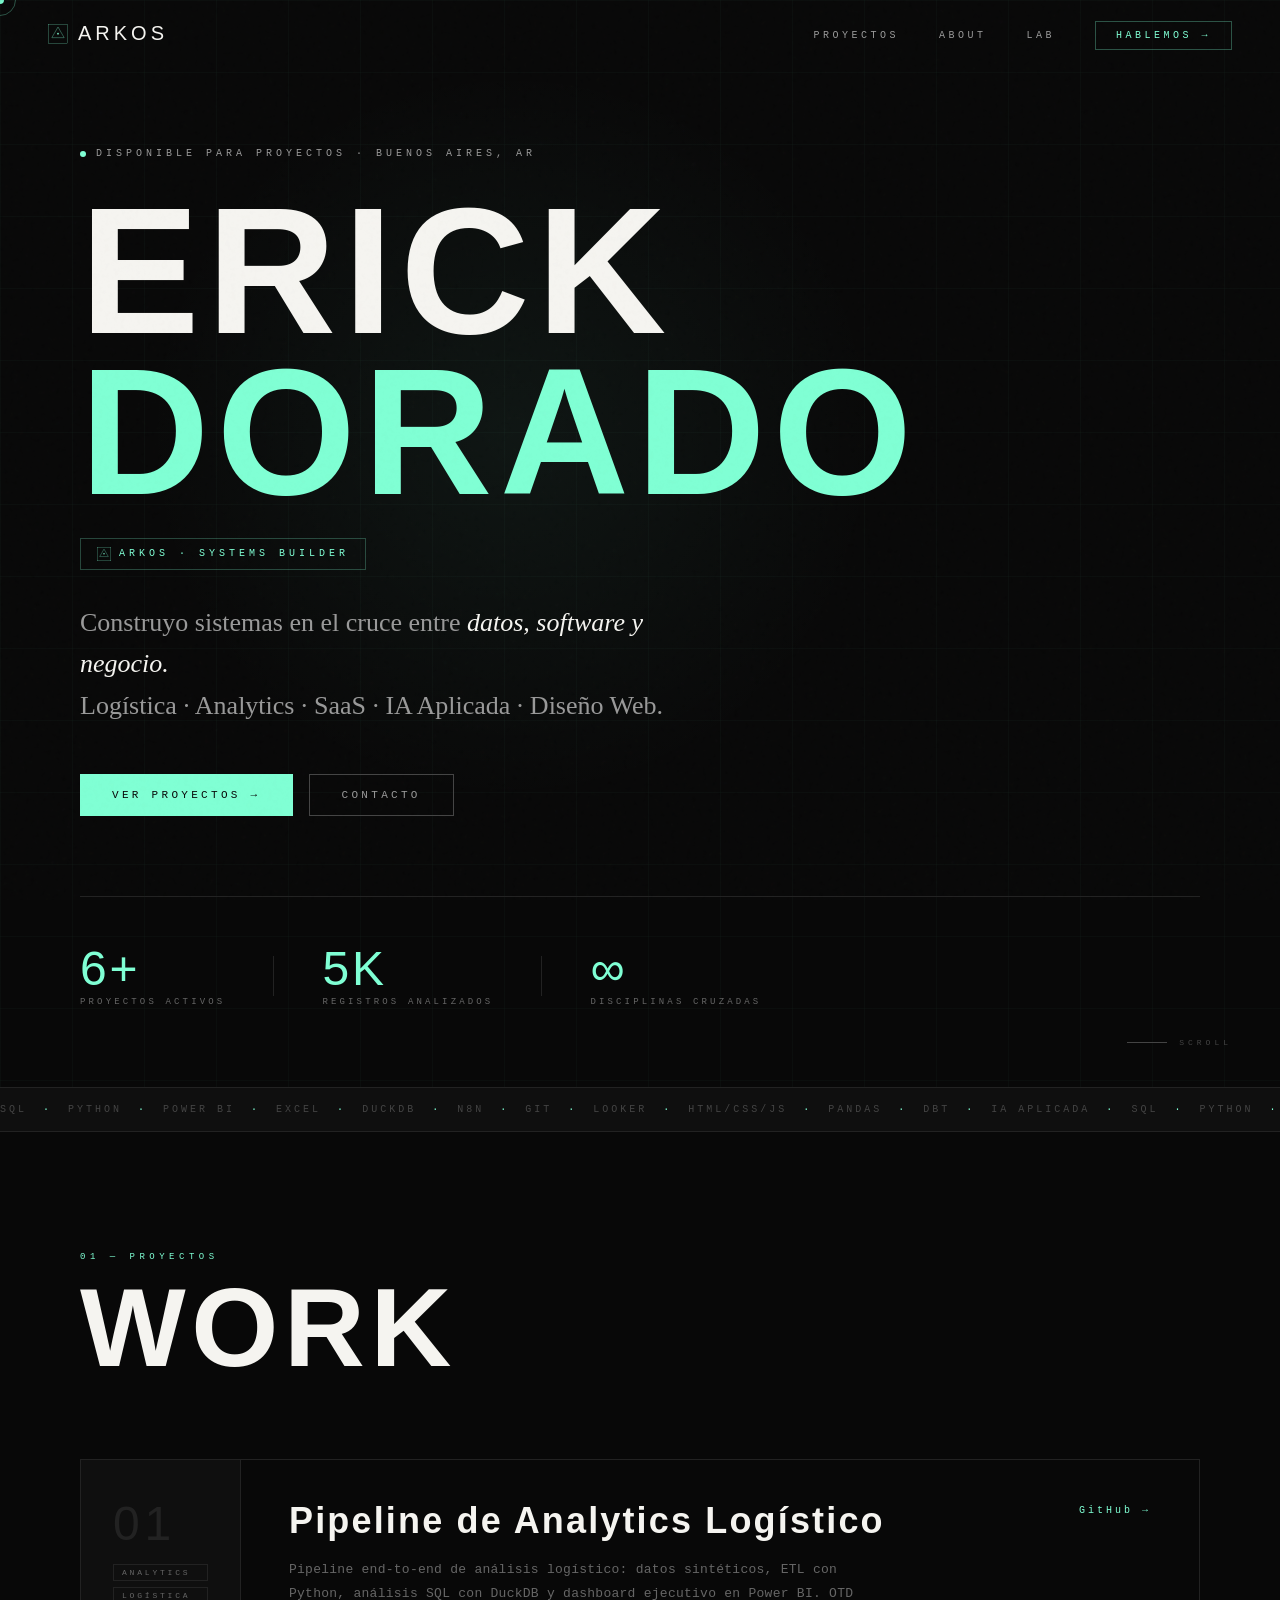
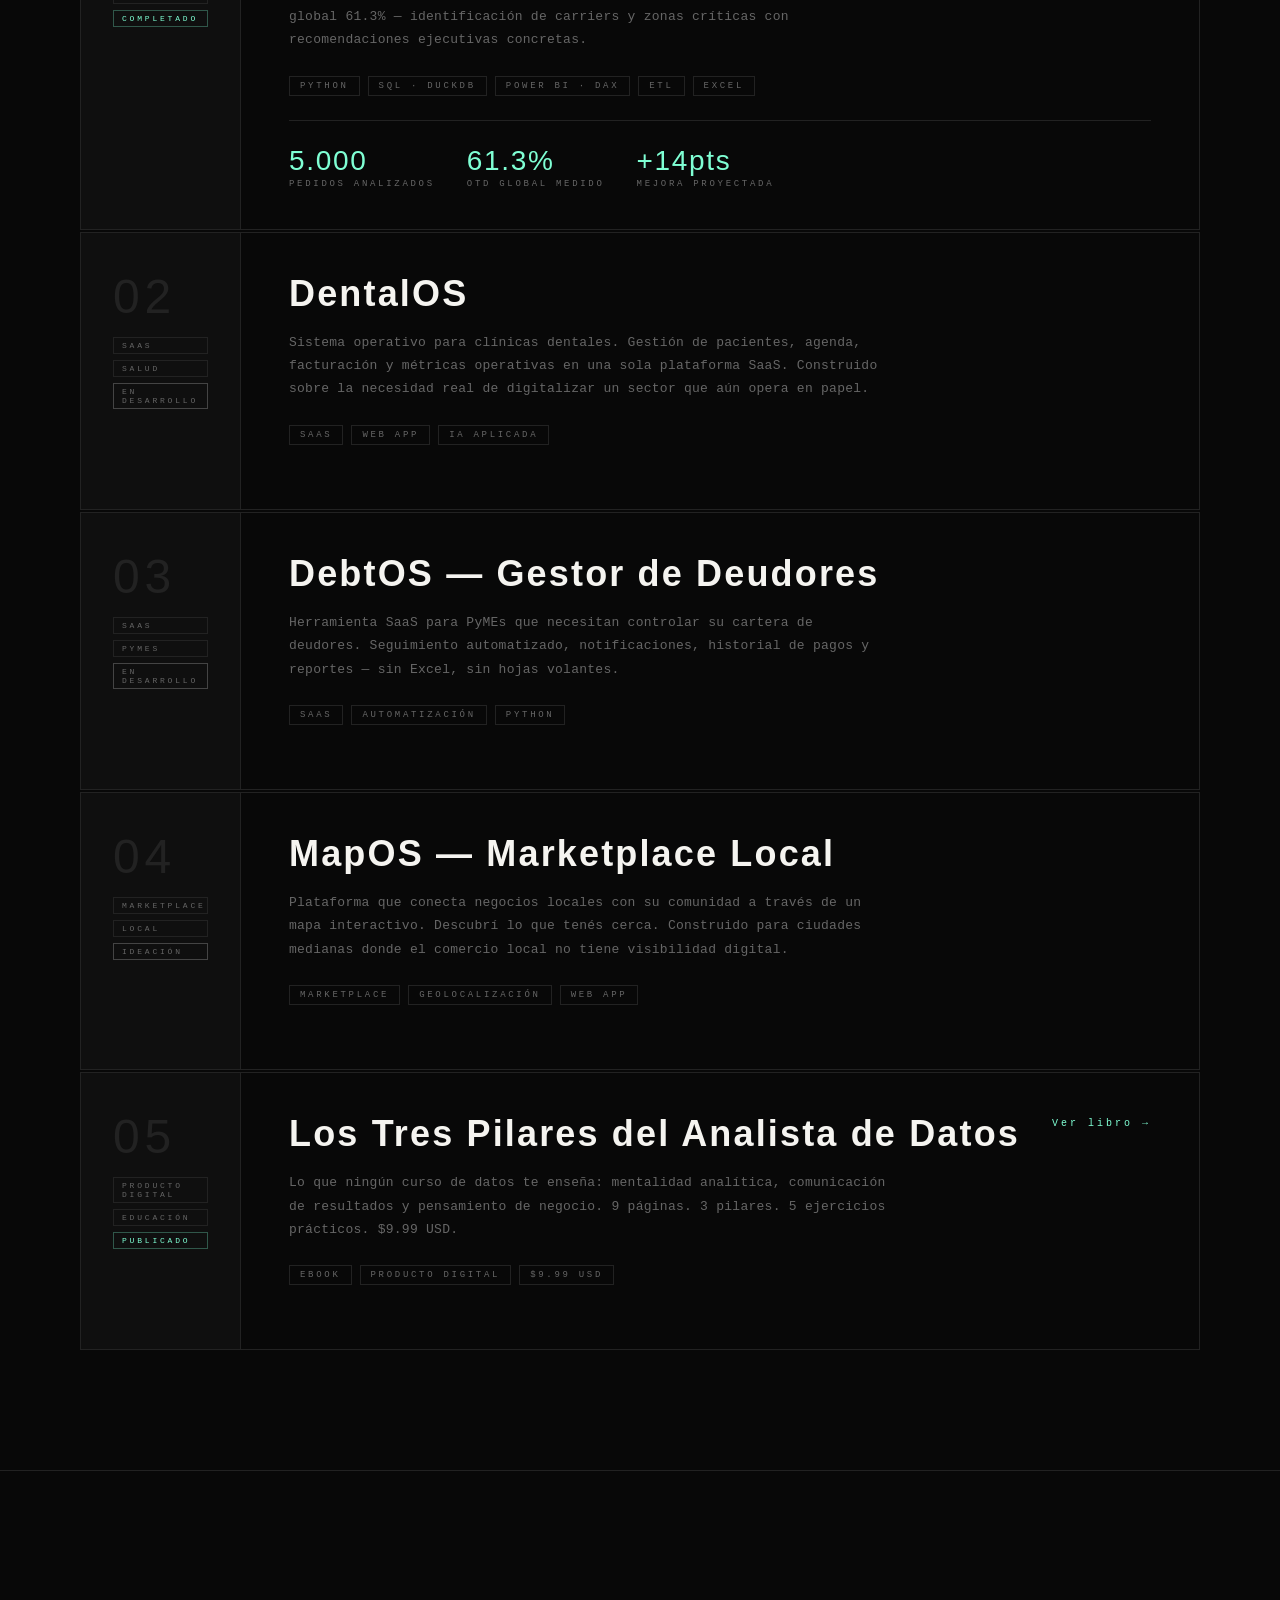
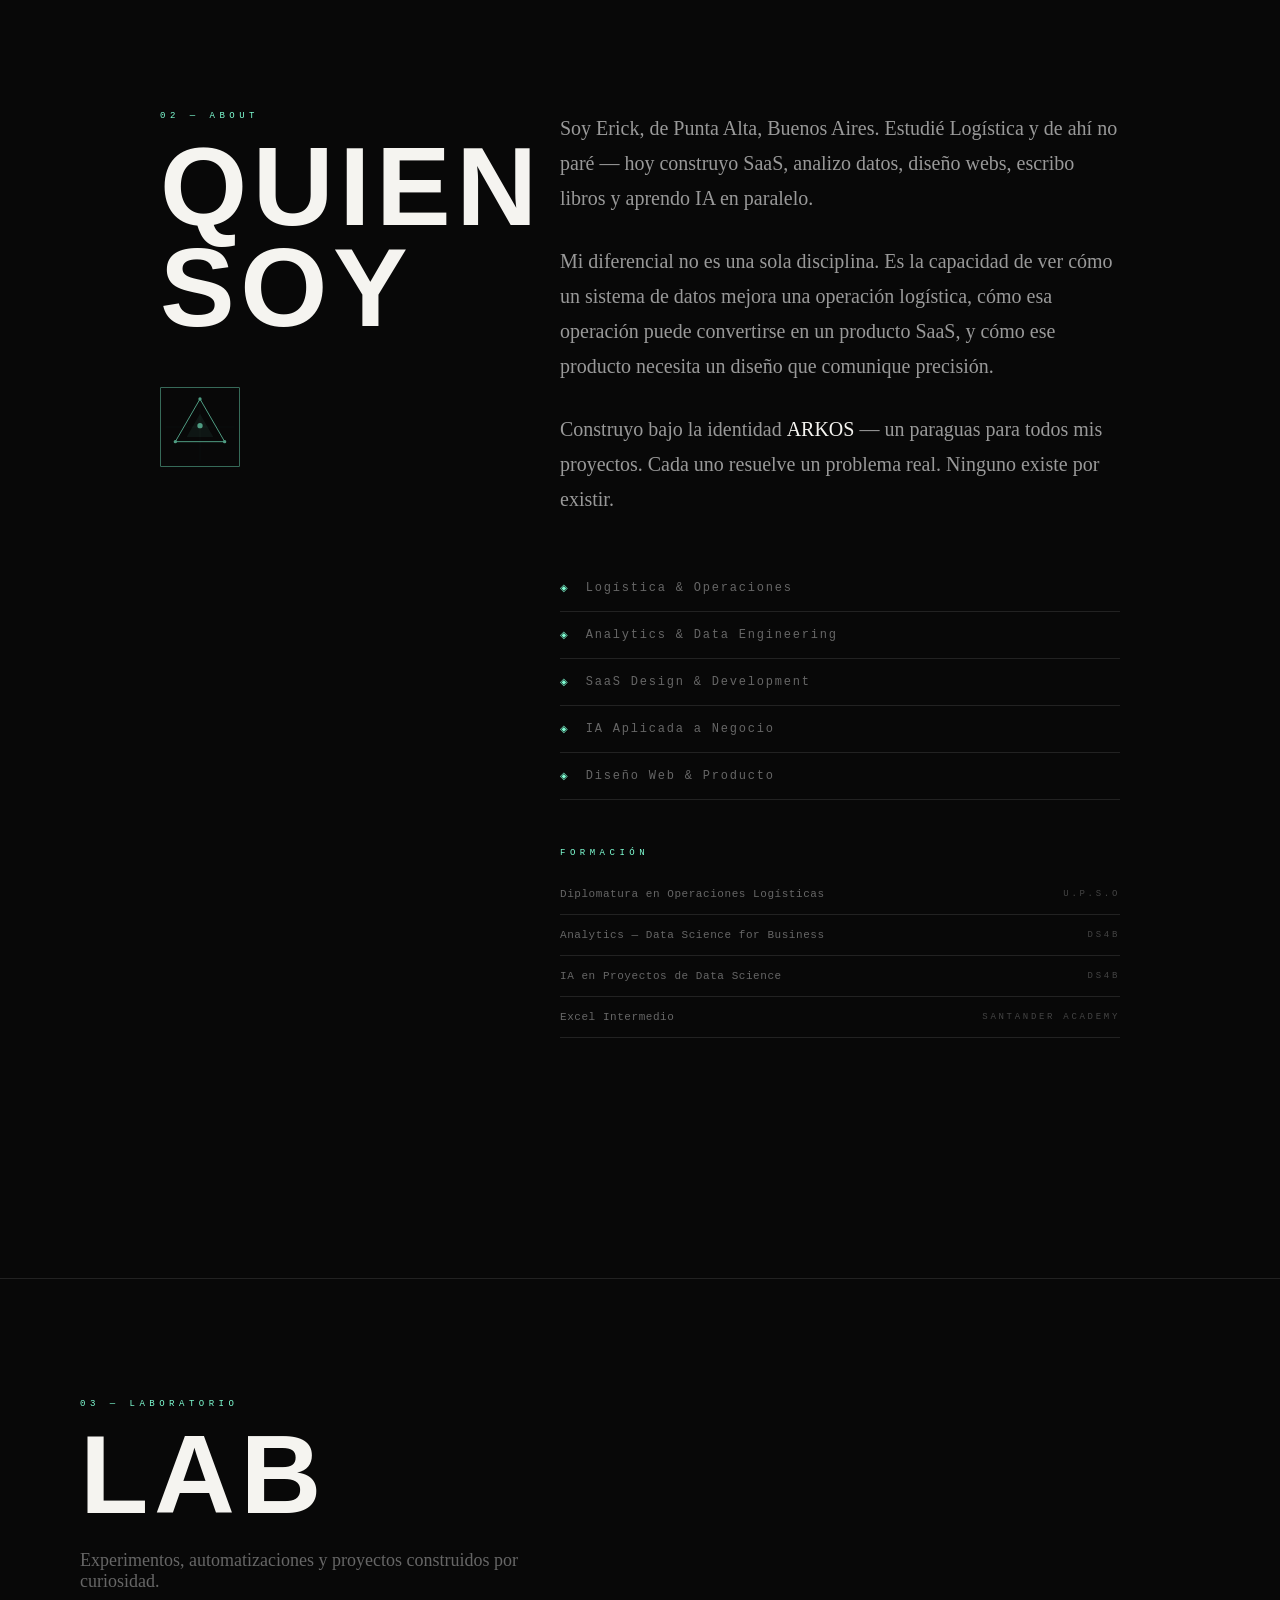
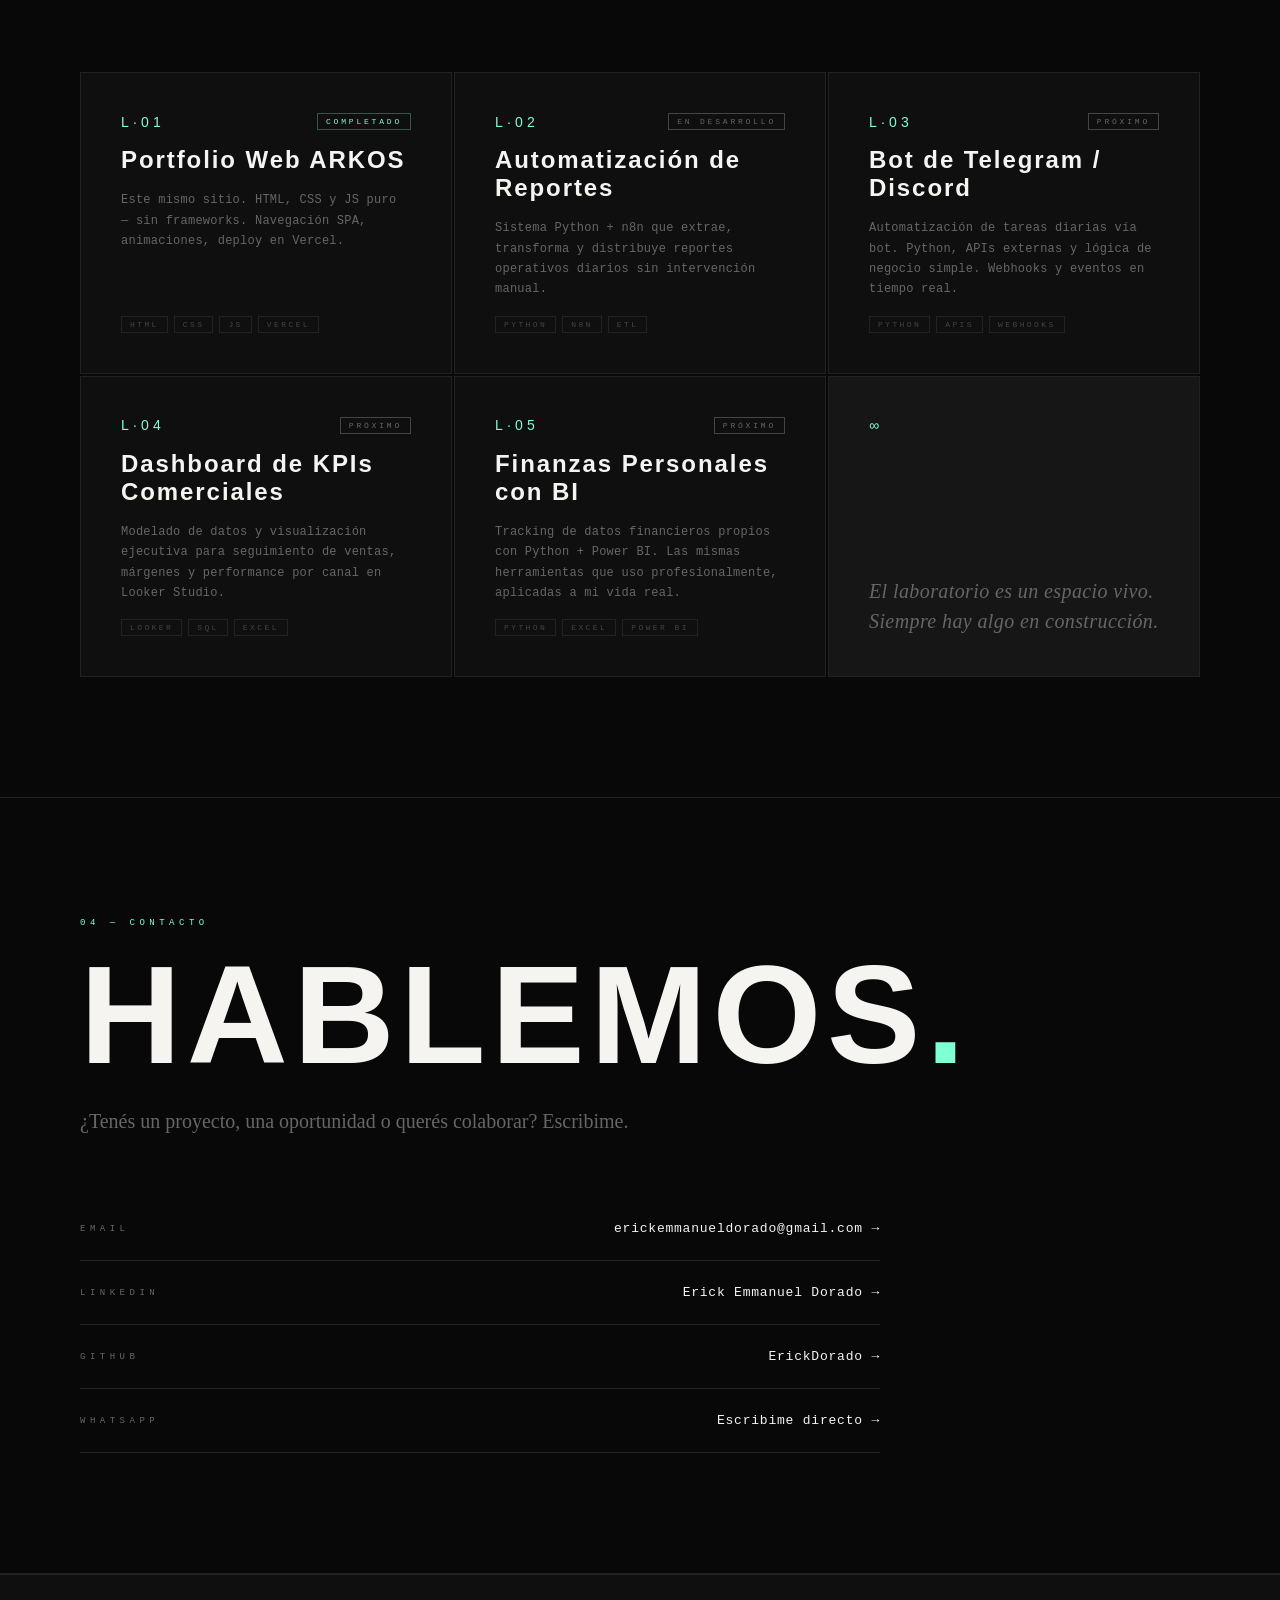
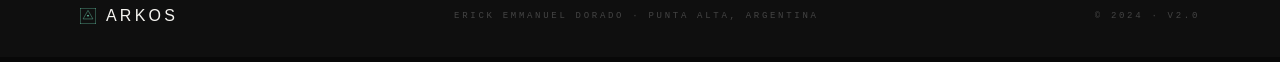
==== commit 5cc2d430: "Actualización de Portfolio" ====
--- a/index.html
+++ b/index.html
@@ -7,7 +7,7 @@
 <title>ARKOS — Systems Builder</title>
 <link rel="icon" type="image/svg+xml" href="favicon.svg">
 <link href="https://fonts.googleapis.com/css2?family=Cormorant+Garamond:ital,wght@0,300;0,400;0,600;1,300;1,400&family=DM+Mono:wght@300;400;500&family=Bebas+Neue&display=swap" rel="stylesheet">
-<link rel="stylesheet" href="style.css">
+<link rel="stylesheet" href="css/style.css">
 </head>
 <body>
 
@@ -485,6 +485,6 @@
   </div>
 </footer>
 
-<script src="main.js"></script>
+<script src="/js/main.js"></script>
 </body>
 </html>
--- a/css/style.css
+++ b/css/style.css
@@ -0,0 +1,651 @@
+/* ══════════════════════════════════════
+   ARKOS PORTFOLIO — style.css
+   Brand: Negro dominante + Aquamarine firma
+   Type: Bebas Neue / Cormorant / DM Mono
+══════════════════════════════════════ */
+
+:root {
+  --black:    #080808;
+  --black-2:  #0f0f0f;
+  --black-3:  #161616;
+  --black-4:  #222;
+  --grey-1:   #2a2a2a;
+  --grey-2:   #444;
+  --grey-3:   #666;
+  --grey-4:   #999;
+  --white:    #F5F4F0;
+  --aqua:     #7FFFD4;
+  --aqua-dim: rgba(127,255,212,0.12);
+  --aqua-glow:rgba(127,255,212,0.06);
+
+  --display: 'Bebas Neue', sans-serif;
+  --serif:   'Cormorant Garamond', serif;
+  --mono:    'DM Mono', monospace;
+
+  --ease: cubic-bezier(0.16, 1, 0.3, 1);
+  --nav-h: 68px;
+}
+
+/* ── RESET ── */
+*, *::before, *::after { margin:0; padding:0; box-sizing:border-box; }
+html { scroll-behavior: smooth; font-size: 16px; }
+body {
+  background: var(--black);
+  color: var(--white);
+  font-family: var(--mono);
+  font-weight: 300;
+  overflow-x: hidden;
+  cursor: none;
+}
+a { color: inherit; text-decoration: none; }
+img { max-width: 100%; display: block; }
+
+/* ── NOISE ── */
+.noise {
+  position: fixed; inset: 0; pointer-events: none; z-index: 9999;
+  background-image: url("data:image/svg+xml,%3Csvg viewBox='0 0 200 200' xmlns='http://www.w3.org/2000/svg'%3E%3Cfilter id='n'%3E%3CfeTurbulence type='fractalNoise' baseFrequency='0.85' numOctaves='4' stitchTiles='stitch'/%3E%3C/filter%3E%3Crect width='100%25' height='100%25' filter='url(%23n)' opacity='0.035'/%3E%3C/svg%3E");
+  opacity: 0.5;
+}
+
+/* ── CUSTOM CURSOR ── */
+.cursor {
+  position: fixed; top:0; left:0; z-index: 9998;
+  width: 8px; height: 8px;
+  background: var(--aqua);
+  border-radius: 50%;
+  pointer-events: none;
+  transform: translate(-50%,-50%);
+  transition: width 0.2s var(--ease), height 0.2s var(--ease), opacity 0.2s;
+  mix-blend-mode: difference;
+}
+.cursor-trail {
+  position: fixed; top:0; left:0; z-index: 9997;
+  width: 32px; height: 32px;
+  border: 1px solid rgba(127,255,212,0.3);
+  border-radius: 50%;
+  pointer-events: none;
+  transform: translate(-50%,-50%);
+  transition: transform 0.12s var(--ease), width 0.3s, height 0.3s;
+}
+body:has(a:hover) .cursor,
+body:has(button:hover) .cursor { width: 16px; height: 16px; }
+
+/* ── NAV ── */
+.nav {
+  position: fixed; top:0; left:0; right:0; z-index: 100;
+  height: var(--nav-h);
+  display: flex; align-items: center; justify-content: space-between;
+  padding: 0 48px;
+  background: rgba(8,8,8,0);
+  border-bottom: 1px solid transparent;
+  transition: background 0.4s, border-color 0.4s;
+}
+.nav.scrolled {
+  background: rgba(8,8,8,0.9);
+  border-bottom-color: var(--black-4);
+  backdrop-filter: blur(24px);
+}
+.nav-logo {
+  display: flex; align-items: center; gap: 10px;
+  font-family: var(--display);
+  font-size: 20px; letter-spacing: 0.2em;
+  color: var(--white);
+  transition: color 0.2s;
+}
+.nav-logo:hover { color: var(--aqua); }
+.nav-links {
+  display: flex; align-items: center; gap: 40px;
+  list-style: none;
+}
+.nav-links a {
+  font-size: 10px; letter-spacing: 0.35em;
+  text-transform: uppercase; color: var(--grey-4);
+  transition: color 0.2s;
+}
+.nav-links a:hover { color: var(--white); }
+.nav-cta {
+  color: var(--aqua) !important;
+  border: 1px solid rgba(127,255,212,0.3);
+  padding: 8px 20px !important;
+  transition: background 0.2s, color 0.2s !important;
+}
+.nav-cta:hover {
+  background: var(--aqua) !important;
+  color: var(--black) !important;
+}
+
+/* burger */
+.nav-burger {
+  display: none; flex-direction: column; gap: 5px;
+  background: none; border: none; cursor: none; padding: 4px;
+}
+.nav-burger span {
+  display: block; width: 24px; height: 1px;
+  background: var(--white); transition: transform 0.3s, opacity 0.3s;
+}
+.nav-burger.open span:first-child { transform: translateY(6px) rotate(45deg); }
+.nav-burger.open span:last-child  { transform: translateY(-6px) rotate(-45deg); }
+
+/* mobile menu */
+.mobile-menu {
+  position: fixed; inset: 0; z-index: 99;
+  background: var(--black-2);
+  display: flex; align-items: center; justify-content: center;
+  opacity: 0; pointer-events: none;
+  transition: opacity 0.3s;
+}
+.mobile-menu.open { opacity: 1; pointer-events: all; }
+.mobile-menu ul { list-style: none; text-align: center; }
+.mobile-menu ul li { margin: 24px 0; }
+.mm-link {
+  font-family: var(--display);
+  font-size: 56px; letter-spacing: 0.08em;
+  color: var(--white); transition: color 0.2s;
+}
+.mm-link:hover { color: var(--aqua); }
+
+/* ── HERO ── */
+.hero {
+  min-height: 100vh;
+  padding: calc(var(--nav-h) + 80px) 80px 80px;
+  display: flex; flex-direction: column;
+  justify-content: center;
+  position: relative; overflow: hidden;
+}
+
+.hero-grid-bg {
+  position: absolute; inset: 0;
+  background-image:
+    linear-gradient(rgba(127,255,212,0.025) 1px, transparent 1px),
+    linear-gradient(90deg, rgba(127,255,212,0.025) 1px, transparent 1px);
+  background-size: 72px 72px;
+  pointer-events: none;
+}
+
+.hero-glow {
+  position: absolute;
+  width: 800px; height: 800px;
+  background: radial-gradient(circle, rgba(127,255,212,0.055) 0%, transparent 65%);
+  top: 40%; left: 40%; transform: translate(-50%,-50%);
+  pointer-events: none;
+}
+
+.hero-content { position: relative; z-index: 2; max-width: 900px; }
+
+.hero-label {
+  display: flex; align-items: center; gap: 10px;
+  font-size: 10px; letter-spacing: 0.4em;
+  color: var(--grey-4); text-transform: uppercase;
+  margin-bottom: 32px;
+  opacity: 0; animation: fadeUp 0.8s 0.2s var(--ease) forwards;
+}
+.dot {
+  width: 6px; height: 6px; border-radius: 50%;
+  background: var(--aqua);
+  animation: pulse 2s infinite;
+}
+@keyframes pulse {
+  0%,100% { opacity: 1; }
+  50% { opacity: 0.3; }
+}
+
+.hero-name {
+  display: flex; flex-direction: column;
+  font-family: var(--display);
+  font-size: clamp(80px, 14vw, 180px);
+  letter-spacing: 0.04em; line-height: 0.9;
+  margin-bottom: 24px;
+}
+.hero-name-line {
+  display: block;
+  opacity: 0; animation: fadeUp 0.9s var(--ease) forwards;
+}
+.hero-name-accent { color: var(--aqua); }
+
+.hero-arkos-badge {
+  display: inline-flex; align-items: center; gap: 8px;
+  font-size: 10px; letter-spacing: 0.4em;
+  color: var(--aqua); text-transform: uppercase;
+  border: 1px solid rgba(127,255,212,0.25);
+  padding: 8px 16px; margin-bottom: 32px;
+  opacity: 0; animation: fadeUp 0.8s 0.5s var(--ease) forwards;
+}
+
+.hero-desc {
+  font-family: var(--serif);
+  font-size: clamp(18px, 2.2vw, 26px);
+  font-weight: 300; line-height: 1.6;
+  color: var(--grey-4); max-width: 600px;
+  margin-bottom: 48px;
+  opacity: 0; animation: fadeUp 0.8s 0.65s var(--ease) forwards;
+}
+.hero-desc em { color: var(--white); font-style: italic; }
+
+.hero-actions {
+  display: flex; gap: 16px; flex-wrap: wrap;
+  opacity: 0; animation: fadeUp 0.8s 0.8s var(--ease) forwards;
+}
+
+.btn-primary {
+  display: inline-flex; align-items: center;
+  padding: 14px 32px;
+  background: var(--aqua); color: var(--black);
+  font-family: var(--mono); font-size: 11px;
+  letter-spacing: 0.3em; text-transform: uppercase;
+  font-weight: 500;
+  transition: background 0.2s, transform 0.2s;
+}
+.btn-primary:hover { background: #5ef0c0; transform: translateY(-2px); }
+
+.btn-ghost {
+  display: inline-flex; align-items: center;
+  padding: 14px 32px;
+  border: 1px solid var(--grey-2); color: var(--grey-4);
+  font-family: var(--mono); font-size: 11px;
+  letter-spacing: 0.3em; text-transform: uppercase;
+  transition: border-color 0.2s, color 0.2s;
+}
+.btn-ghost:hover { border-color: var(--aqua); color: var(--aqua); }
+
+/* hero stats */
+.hero-stats {
+  position: relative; z-index: 2;
+  display: flex; align-items: center; gap: 0;
+  margin-top: 80px; padding-top: 48px;
+  border-top: 1px solid var(--black-4);
+  opacity: 0; animation: fadeUp 0.8s 1s var(--ease) forwards;
+}
+.stat-item { padding: 0 48px 0 0; }
+.stat-item:first-child { padding-left: 0; }
+.stat-num {
+  font-family: var(--display);
+  font-size: 48px; letter-spacing: 0.06em;
+  color: var(--aqua); line-height: 1;
+}
+.stat-label {
+  font-size: 9px; letter-spacing: 0.35em;
+  color: var(--grey-3); text-transform: uppercase;
+  margin-top: 4px;
+}
+.stat-divider {
+  width: 1px; height: 40px;
+  background: var(--black-4); margin-right: 48px;
+}
+
+/* hero scroll */
+.hero-scroll {
+  position: absolute; bottom: 40px; right: 48px;
+  display: flex; align-items: center; gap: 12px;
+  font-size: 8px; letter-spacing: 0.5em;
+  color: var(--grey-2); text-transform: uppercase;
+  opacity: 0; animation: fadeIn 1s 1.5s forwards;
+}
+.scroll-line {
+  width: 40px; height: 1px;
+  background: var(--grey-2);
+  animation: scrollPulse 2s infinite;
+}
+@keyframes scrollPulse {
+  0%,100% { width: 40px; }
+  50% { width: 20px; }
+}
+
+/* ── STACK STRIP ── */
+.stack-strip {
+  border-top: 1px solid var(--black-4);
+  border-bottom: 1px solid var(--black-4);
+  overflow: hidden; padding: 16px 0;
+  background: var(--black-2);
+}
+.stack-track {
+  display: flex; gap: 16px; align-items: center;
+  white-space: nowrap;
+  animation: ticker 30s linear infinite;
+}
+.stack-track span {
+  font-size: 10px; letter-spacing: 0.3em;
+  color: var(--grey-2); text-transform: uppercase;
+  flex-shrink: 0;
+}
+.dot-sep { color: var(--aqua) !important; }
+@keyframes ticker {
+  from { transform: translateX(0); }
+  to   { transform: translateX(-50%); }
+}
+
+/* ── SECTIONS ── */
+.section {
+  padding: 120px 80px;
+  border-bottom: 1px solid var(--black-4);
+  max-width: 1400px; margin: 0 auto;
+}
+
+.section-header { margin-bottom: 80px; }
+.section-tag {
+  font-size: 9px; letter-spacing: 0.5em;
+  color: var(--aqua); text-transform: uppercase;
+  margin-bottom: 16px;
+}
+.section-title {
+  font-family: var(--display);
+  font-size: clamp(56px, 9vw, 112px);
+  letter-spacing: 0.05em; line-height: 0.9;
+  color: var(--white);
+}
+.section-sub {
+  margin-top: 24px;
+  font-family: var(--serif); font-size: 18px;
+  font-weight: 300; color: var(--grey-3);
+  max-width: 500px;
+}
+
+/* ── PROJECTS ── */
+.projects-list { display: flex; flex-direction: column; gap: 2px; }
+
+.project-row {
+  display: grid;
+  grid-template-columns: 160px 1fr;
+  gap: 0;
+  border: 1px solid var(--black-4);
+  transition: border-color 0.3s;
+  position: relative; overflow: hidden;
+}
+.project-row::before {
+  content: '';
+  position: absolute; left: 0; top: 0; bottom: 0;
+  width: 2px; background: var(--aqua);
+  transform: scaleY(0); transform-origin: bottom;
+  transition: transform 0.4s var(--ease);
+}
+.project-row:hover { border-color: var(--grey-2); }
+.project-row:hover::before { transform: scaleY(1); }
+
+.project-row-meta {
+  padding: 40px 32px;
+  border-right: 1px solid var(--black-4);
+  display: flex; flex-direction: column;
+  gap: 16px;
+  background: var(--black-2);
+}
+.project-index {
+  font-family: var(--display);
+  font-size: 48px; letter-spacing: 0.1em;
+  color: var(--black-4); line-height: 1;
+  transition: color 0.3s;
+}
+.project-row:hover .project-index { color: var(--grey-2); }
+.project-tags-col { display: flex; flex-direction: column; gap: 6px; }
+
+.project-row-content { padding: 40px 48px; }
+.project-row-header {
+  display: flex; justify-content: space-between;
+  align-items: flex-start; margin-bottom: 16px;
+  gap: 16px;
+}
+.project-name {
+  font-family: var(--display);
+  font-size: clamp(24px, 3vw, 36px);
+  letter-spacing: 0.06em; color: var(--white);
+}
+.project-link {
+  font-size: 10px; letter-spacing: 0.3em;
+  color: var(--aqua); white-space: nowrap;
+  padding: 6px 0; flex-shrink: 0;
+  transition: opacity 0.2s;
+}
+.project-link:hover { opacity: 0.7; }
+.project-desc {
+  font-size: 13px; color: var(--grey-3);
+  line-height: 1.8; letter-spacing: 0.02em;
+  margin-bottom: 24px; max-width: 600px;
+}
+.project-stack {
+  display: flex; flex-wrap: wrap; gap: 8px;
+  margin-bottom: 24px;
+}
+.project-stack span {
+  font-size: 9px; letter-spacing: 0.3em;
+  color: var(--grey-3); text-transform: uppercase;
+  border: 1px solid var(--black-4);
+  padding: 4px 10px;
+}
+.project-metrics {
+  display: flex; gap: 32px; flex-wrap: wrap;
+  padding-top: 24px;
+  border-top: 1px solid var(--black-4);
+}
+.metric { display: flex; flex-direction: column; gap: 2px; }
+.metric-val {
+  font-family: var(--display);
+  font-size: 28px; letter-spacing: 0.06em;
+  color: var(--aqua);
+}
+.metric-label {
+  font-size: 9px; letter-spacing: 0.3em;
+  color: var(--grey-3); text-transform: uppercase;
+}
+
+/* tags */
+.tag {
+  display: inline-block;
+  font-size: 8px; letter-spacing: 0.35em;
+  text-transform: uppercase; padding: 3px 8px;
+  border: 1px solid var(--black-4); color: var(--grey-3);
+}
+.tag-done { border-color: rgba(127,255,212,0.3); color: var(--aqua); }
+.tag-wip  { border-color: var(--grey-2); color: var(--grey-3); }
+
+/* ── ABOUT ── */
+.section-about { border-bottom: 1px solid var(--black-4); max-width: 1400px; margin: 0 auto; }
+
+.about-grid {
+  display: grid;
+  grid-template-columns: 320px 1fr;
+  gap: 80px; padding: 120px 80px;
+  align-items: start;
+}
+
+.about-left { position: sticky; top: calc(var(--nav-h) + 40px); }
+.about-symbol { margin-top: 48px; opacity: 0.6; }
+
+.about-right {}
+
+.about-text {
+  font-family: var(--serif);
+  font-size: 20px; font-weight: 300;
+  line-height: 1.75; color: var(--grey-4);
+  margin-bottom: 28px;
+}
+.about-text:last-of-type { margin-bottom: 48px; }
+.about-text strong { color: var(--white); font-weight: 400; }
+
+.about-disciplines {
+  display: flex; flex-direction: column; gap: 0;
+  margin-bottom: 48px;
+}
+.discipline {
+  display: flex; align-items: center; gap: 16px;
+  padding: 16px 0;
+  border-bottom: 1px solid var(--black-4);
+  font-size: 12px; letter-spacing: 0.15em;
+  color: var(--grey-3);
+  transition: color 0.2s;
+}
+.discipline:hover { color: var(--white); }
+.discipline-icon { color: var(--aqua); font-size: 10px; }
+
+.cert-list {}
+.cert-label {
+  font-size: 9px; letter-spacing: 0.5em;
+  color: var(--aqua); text-transform: uppercase;
+  margin-bottom: 16px;
+}
+.cert-item {
+  display: flex; justify-content: space-between;
+  align-items: center; gap: 16px;
+  padding: 14px 0; border-bottom: 1px solid var(--black-4);
+  font-size: 11px; color: var(--grey-3);
+  letter-spacing: 0.05em;
+}
+.cert-source {
+  font-size: 9px; letter-spacing: 0.3em;
+  color: var(--grey-2); text-transform: uppercase;
+  white-space: nowrap; flex-shrink: 0;
+}
+
+/* ── LAB ── */
+.lab-grid {
+  display: grid;
+  grid-template-columns: repeat(3, 1fr);
+  gap: 2px;
+}
+.lab-card {
+  border: 1px solid var(--black-4);
+  padding: 40px;
+  display: flex; flex-direction: column; gap: 16px;
+  transition: border-color 0.3s;
+  background: var(--black-2);
+  min-height: 260px;
+}
+.lab-card:hover { border-color: rgba(127,255,212,0.2); }
+.lab-card-cta { justify-content: space-between; background: var(--black-3); }
+.lab-card-top {
+  display: flex; justify-content: space-between;
+  align-items: center;
+}
+.lab-num {
+  font-family: var(--display);
+  font-size: 14px; letter-spacing: 0.3em;
+  color: var(--aqua);
+}
+.lab-card h4 {
+  font-family: var(--display);
+  font-size: 24px; letter-spacing: 0.08em;
+  color: var(--white);
+}
+.lab-card p {
+  font-size: 12px; color: var(--grey-3);
+  line-height: 1.7; letter-spacing: 0.02em;
+}
+.lab-stack {
+  display: flex; flex-wrap: wrap; gap: 6px;
+  margin-top: auto;
+}
+.lab-stack span {
+  font-size: 8px; letter-spacing: 0.3em;
+  color: var(--grey-2); text-transform: uppercase;
+  border: 1px solid var(--black-4); padding: 3px 8px;
+}
+
+/* ── CONTACT ── */
+.section-contact {
+  max-width: 1400px; margin: 0 auto;
+  border-bottom: 1px solid var(--black-4);
+  padding: 120px 80px;
+}
+.contact-inner { max-width: 800px; }
+.contact-title {
+  font-family: var(--display);
+  font-size: clamp(72px, 12vw, 140px);
+  letter-spacing: 0.04em; line-height: 0.9;
+  margin: 24px 0 32px;
+}
+.aqua { color: var(--aqua); }
+.contact-sub {
+  font-family: var(--serif);
+  font-size: 20px; font-weight: 300;
+  color: var(--grey-3); margin-bottom: 64px;
+}
+.contact-links { display: flex; flex-direction: column; gap: 0; }
+.contact-link {
+  display: flex; justify-content: space-between; align-items: center;
+  padding: 24px 0;
+  border-bottom: 1px solid var(--black-4);
+  transition: border-color 0.2s;
+  gap: 24px;
+}
+.contact-link:hover { border-bottom-color: var(--aqua); }
+.contact-link:hover .contact-link-val { color: var(--aqua); }
+.contact-link-label {
+  font-size: 9px; letter-spacing: 0.5em;
+  color: var(--grey-3); text-transform: uppercase;
+  min-width: 80px;
+}
+.contact-link-val {
+  font-size: 13px; letter-spacing: 0.06em;
+  color: var(--white); transition: color 0.2s;
+}
+
+/* ── FOOTER ── */
+.footer {
+  border-top: 1px solid var(--black-4);
+  background: var(--black-2);
+}
+.footer-inner {
+  max-width: 1400px; margin: 0 auto;
+  padding: 32px 80px;
+  display: flex; justify-content: space-between; align-items: center;
+}
+.footer-logo {
+  display: flex; align-items: center; gap: 10px;
+  font-family: var(--display);
+  font-size: 16px; letter-spacing: 0.2em;
+  color: var(--white);
+}
+.footer-mid, .footer-right {
+  font-size: 9px; letter-spacing: 0.3em;
+  color: var(--grey-2); text-transform: uppercase;
+}
+
+/* ── REVEAL ── */
+.reveal {
+  opacity: 0; transform: translateY(20px);
+  transition: opacity 0.7s var(--ease), transform 0.7s var(--ease);
+}
+.reveal.visible { opacity: 1; transform: translateY(0); }
+
+/* ── ANIMATIONS ── */
+@keyframes fadeUp {
+  from { opacity:0; transform: translateY(20px); }
+  to   { opacity:1; transform: translateY(0); }
+}
+@keyframes fadeIn {
+  from { opacity:0; }
+  to   { opacity:1; }
+}
+
+/* ── RESPONSIVE ── */
+@media (max-width: 1024px) {
+  .nav { padding: 0 32px; }
+  .nav-links { gap: 24px; }
+  .hero { padding: calc(var(--nav-h) + 60px) 40px 60px; }
+  .hero-stats { margin-top: 60px; }
+  .section { padding: 80px 40px; }
+  .about-grid { padding: 80px 40px; grid-template-columns: 240px 1fr; gap: 48px; }
+  .section-contact { padding: 80px 40px; }
+  .footer-inner { padding: 32px 40px; }
+  .lab-grid { grid-template-columns: repeat(2, 1fr); }
+  .project-row { grid-template-columns: 120px 1fr; }
+}
+
+@media (max-width: 768px) {
+  .nav-links { display: none; }
+  .nav-burger { display: flex; }
+  .hero { padding: calc(var(--nav-h) + 48px) 24px 48px; }
+  .hero-stats { flex-direction: column; align-items: flex-start; gap: 24px; }
+  .stat-divider { display: none; }
+  .stat-item { padding: 0; }
+  .section { padding: 64px 24px; }
+  .about-grid { display: block; padding: 64px 24px; }
+  .about-left { position: static; margin-bottom: 48px; }
+  .section-contact { padding: 64px 24px; }
+  .footer-inner { padding: 24px; flex-direction: column; gap: 16px; text-align: center; }
+  .lab-grid { grid-template-columns: 1fr; }
+  .project-row { grid-template-columns: 1fr; }
+  .project-row-meta { border-right: none; border-bottom: 1px solid var(--black-4); flex-direction: row; align-items: center; padding: 20px 24px; }
+  .project-row-content { padding: 24px; }
+  .project-row-header { flex-direction: column; }
+  .contact-link { flex-direction: column; align-items: flex-start; gap: 8px; }
+  .hero-scroll { display: none; }
+  .hero-name { font-size: 18vw; }
+}
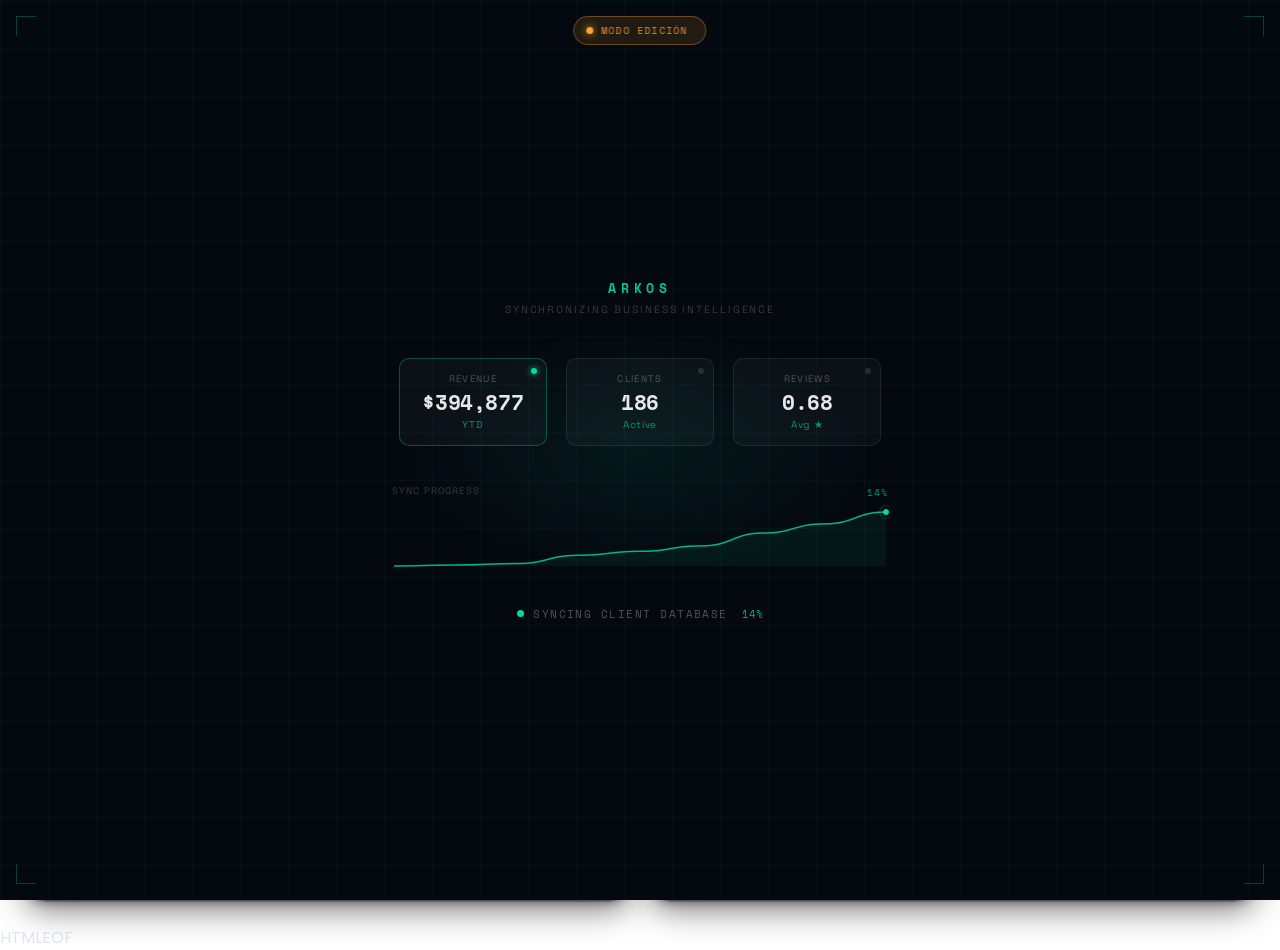
==== commit 297a4ec7: "Actualiza index del portfolio" ====
--- a/index.html
+++ b/index.html
@@ -1,490 +1,876 @@
+cat > /home/claude/index_edit.html << 'HTMLEOF'
 <!DOCTYPE html>
 <html lang="es">
 <head>
 <meta charset="UTF-8">
 <meta name="viewport" content="width=device-width, initial-scale=1.0">
-<meta name="description" content="ARKOS — Erick Emmanuel Dorado. Systems Builder. Data · SaaS · AI · Design.">
-<title>ARKOS — Systems Builder</title>
-<link rel="icon" type="image/svg+xml" href="favicon.svg">
-<link href="https://fonts.googleapis.com/css2?family=Cormorant+Garamond:ital,wght@0,300;0,400;0,600;1,300;1,400&family=DM+Mono:wght@300;400;500&family=Bebas+Neue&display=swap" rel="stylesheet">
-<link rel="stylesheet" href="css/style.css">
+<title>Erick Dorado — Portfolio [EDIT]</title>
+<link href="https://fonts.googleapis.com/css2?family=Poppins:wght@300;400;500;600;700;800&family=Space+Grotesk:wght@300;400;500;600;700&family=Space+Mono:wght@400;700&display=swap" rel="stylesheet">
+<style>
+* { margin: 0; padding: 0; box-sizing: border-box; }
+html { scroll-behavior: smooth; }
+
+body {
+  width: 100%; min-height: 100vh;
+  font-family: 'Poppins', sans-serif;
+  color: #e0e6f0;
+  background:
+    radial-gradient(ellipse 70% 55% at 50% 105%, rgba(0,212,180,0.55) 0%, rgba(0,180,150,0.18) 35%, transparent 65%),
+    linear-gradient(to top, #0a1a18 0%, #111823 40%, #0d1320 100%);
+  background-attachment: fixed;
+}
+
+/* ===================== EDIT MODE BADGE ===================== */
+#edit-badge {
+  position: fixed; top: 16px; left: 50%; transform: translateX(-50%);
+  z-index: 9999;
+  background: rgba(255,160,50,0.12);
+  border: 1px solid rgba(255,160,50,0.35);
+  border-radius: 20px;
+  padding: 6px 18px 6px 12px;
+  display: flex; align-items: center; gap: 8px;
+  font-family: 'Space Mono', monospace;
+  font-size: 10px; letter-spacing: 0.12em; text-transform: uppercase;
+  color: rgba(255,160,50,0.9);
+  backdrop-filter: blur(12px);
+  pointer-events: none;
+}
+#edit-badge::before {
+  content: '';
+  width: 7px; height: 7px; border-radius: 50%;
+  background: #ffa032;
+  box-shadow: 0 0 8px #ffa032;
+  animation: blink 1.4s ease-in-out infinite;
+}
+@keyframes blink { 0%,100%{opacity:1} 50%{opacity:0.3} }
+
+/* ===================== ARKOS LOADER ===================== */
+#arkos-loader {
+  position: fixed; inset: 0; z-index: 9000;
+  background: #04080f;
+  display: flex; flex-direction: column;
+  align-items: center; justify-content: center;
+  padding: 2rem;
+  font-family: 'Space Grotesk', sans-serif;
+  overflow: hidden;
+}
+#arkos-loader.done { animation: loaderFadeOut 0.6s ease forwards; }
+@keyframes loaderFadeOut { to { opacity: 0; pointer-events: none; } }
+
+.al-grid {
+  position: absolute; inset: 0;
+  background-image:
+    linear-gradient(rgba(0,220,160,0.04) 1px, transparent 1px),
+    linear-gradient(90deg, rgba(0,220,160,0.04) 1px, transparent 1px);
+  background-size: 48px 48px;
+  pointer-events: none;
+}
+.al-glow {
+  position: absolute;
+  width: 500px; height: 260px;
+  background: radial-gradient(ellipse, rgba(0,220,160,0.08) 0%, transparent 70%);
+  top: 50%; left: 50%; transform: translate(-50%, -50%);
+  pointer-events: none;
+}
+.al-corner { position: absolute; width: 20px; height: 20px; pointer-events: none; }
+.al-corner.tl { top: 16px; left: 16px; border-top: 1px solid rgba(0,220,160,0.28); border-left: 1px solid rgba(0,220,160,0.28); }
+.al-corner.tr { top: 16px; right: 16px; border-top: 1px solid rgba(0,220,160,0.28); border-right: 1px solid rgba(0,220,160,0.28); }
+.al-corner.bl { bottom: 16px; left: 16px; border-bottom: 1px solid rgba(0,220,160,0.28); border-left: 1px solid rgba(0,220,160,0.28); }
+.al-corner.br { bottom: 16px; right: 16px; border-bottom: 1px solid rgba(0,220,160,0.28); border-right: 1px solid rgba(0,220,160,0.28); }
+
+.al-logo {
+  font-family: 'Space Mono', monospace;
+  font-size: 13px; font-weight: 700;
+  letter-spacing: 0.38em; color: rgba(0,220,160,0.9);
+  text-transform: uppercase; margin-bottom: 0.3rem; position: relative;
+}
+.al-tagline {
+  font-size: 10.5px; letter-spacing: 0.18em;
+  color: rgba(255,255,255,0.2); text-transform: uppercase;
+  margin-bottom: 2.6rem; position: relative;
+}
+.al-kpi-row { display: flex; gap: 1.2rem; margin-bottom: 2.4rem; position: relative; }
+.al-kpi {
+  background: rgba(255,255,255,0.03);
+  border: 0.5px solid rgba(255,255,255,0.08);
+  border-radius: 10px; padding: 0.9rem 1.3rem;
+  min-width: 148px; text-align: center; position: relative;
+  transition: border-color 0.4s;
+}
+.al-kpi.pulse { border-color: rgba(0,220,160,0.32); }
+.al-kpi-dot {
+  position: absolute; top: 9px; right: 9px;
+  width: 6px; height: 6px; border-radius: 50%;
+  background: rgba(255,255,255,0.12); transition: all 0.3s;
+}
+.al-kpi-dot.live { background: #00dc9f; box-shadow: 0 0 6px #00dc9f; }
+.al-kpi-label {
+  font-size: 9.5px; letter-spacing: 0.14em; text-transform: uppercase;
+  color: rgba(255,255,255,0.28); margin-bottom: 0.4rem;
+  min-height: 13px; transition: opacity 0.22s;
+}
+.al-kpi-value {
+  font-family: 'Space Mono', monospace;
+  font-size: 21px; font-weight: 700;
+  color: rgba(255,255,255,0.9); letter-spacing: -0.02em; line-height: 1;
+}
+.al-kpi-unit { font-size: 10px; color: rgba(0,220,160,0.65); margin-top: 0.28rem; letter-spacing: 0.07em; }
+.al-chart-wrap { width: 100%; max-width: 500px; position: relative; margin-bottom: 1.6rem; }
+.al-chart-toprow { display: flex; justify-content: space-between; margin-bottom: 0.35rem; padding: 0 2px; }
+.al-chart-lbl { font-size: 9.5px; letter-spacing: 0.12em; text-transform: uppercase; color: rgba(255,255,255,0.2); }
+.al-chart-pct { font-size: 9.5px; letter-spacing: 0.1em; color: rgba(0,220,160,0.65); font-family: 'Space Mono', monospace; }
+#alChart { display: block; width: 100%; border-radius: 5px; }
+.al-status-row { display: flex; align-items: center; gap: 9px; position: relative; }
+.al-status-dot { width: 7px; height: 7px; border-radius: 50%; background: #00dc9f; flex-shrink: 0; }
+.al-status-txt { font-size: 10.5px; letter-spacing: 0.14em; color: rgba(255,255,255,0.3); text-transform: uppercase; font-family: 'Space Mono', monospace; }
+.al-status-pct { font-size: 10.5px; color: rgba(0,220,160,0.75); font-family: 'Space Mono', monospace; margin-left: 5px; }
+
+/* ===================== PORTFOLIO LAYOUT ===================== */
+.page-wrap {
+  padding: 1.5rem;
+  padding-top: 4rem; /* espacio para el badge */
+  min-height: 100vh;
+  display: grid;
+  grid-template-columns: 1fr 1fr;
+  grid-template-rows: auto auto;
+  gap: 1.1rem;
+  align-items: stretch;
+}
+
+.panel {
+  position: relative;
+  border-radius: 22px;
+  background: rgba(22, 28, 42, 0.82);
+  backdrop-filter: blur(20px);
+  -webkit-backdrop-filter: blur(20px);
+  border: 1px solid rgba(255,255,255,0.08);
+  box-shadow:
+    0 2px 0 rgba(255,255,255,0.06) inset,
+    0 -1px 0 rgba(0,0,0,0.4) inset,
+    0 8px 32px rgba(0,0,0,0.55),
+    0 2px 8px rgba(0,0,0,0.3),
+    0 0 0 1px rgba(0,0,0,0.25);
+  overflow: hidden;
+}
+.panel::before {
+  content: '';
+  position: absolute; top: 0; left: 0; right: 0; height: 1px;
+  background: linear-gradient(90deg, transparent, rgba(255,255,255,0.12), transparent);
+  border-radius: 22px 22px 0 0;
+  z-index: 1; pointer-events: none;
+}
+
+/* ===== EDITABLE TEXT ===== */
+.editable {
+  position: relative;
+  cursor: text;
+  border-radius: 6px;
+  transition: background 0.15s, outline 0.15s;
+  outline: 1.5px dashed transparent;
+}
+.editable:hover {
+  outline: 1.5px dashed rgba(255,160,50,0.45);
+  background: rgba(255,160,50,0.05);
+}
+.editable:focus {
+  outline: 1.5px solid rgba(255,160,50,0.7);
+  background: rgba(255,160,50,0.07);
+}
+.editable[contenteditable="true"] { min-width: 20px; }
+
+/* ===== HERO ===== */
+.hero {
+  grid-column: 1; grid-row: 1;
+  padding: 2.6rem 14rem 2.4rem 2.6rem;
+  display: flex; flex-direction: column; justify-content: center;
+  min-height: 52vh;
+}
+.hero-hello { font-size: 0.85rem; font-weight: 400; color: #7a8499; margin-bottom: 0.2rem; }
+.hero-name { font-size: clamp(1.7rem, 2.6vw, 2.7rem); font-weight: 800; line-height: 1.1; margin-bottom: 0.3rem; color: #e8eef8; }
+.hero-role { font-size: clamp(0.82rem, 1.3vw, 1.05rem); font-weight: 600; margin-bottom: 0.85rem; color: #7a8499; }
+.hero-role span { color: #00d4b4; font-weight: 700; }
+.hero-desc { font-size: 0.74rem; line-height: 1.8; color: #7a8499; max-width: 300px; margin-bottom: 1.2rem; }
+.hero-socials { display: flex; gap: 0.5rem; margin-bottom: 1.2rem; }
+.social-btn {
+  width: 30px; height: 30px; border-radius: 50%;
+  background: rgba(255,255,255,0.05); border: 1px solid rgba(255,255,255,0.1);
+  display: flex; align-items: center; justify-content: center;
+  font-size: 10px; font-weight: 700; color: #7a8499;
+  text-decoration: none; transition: all 0.2s; cursor: pointer;
+}
+.social-btn:hover { background: #00d4b4; color: #0d1320; border-color: #00d4b4; }
+
+/* ===== CV UPLOAD BTN ===== */
+.cv-upload-wrap { position: relative; width: fit-content; }
+.hero-btn {
+  display: inline-flex; align-items: center; gap: 6px;
+  background: #ffa032; color: #0d1320;
+  font-family: 'Poppins', sans-serif; font-size: 0.72rem; font-weight: 700;
+  padding: 0.5rem 1.5rem; text-decoration: none; border-radius: 20px;
+  width: fit-content; transition: all 0.2s; cursor: pointer;
+  border: none;
+  box-shadow: 0 4px 16px rgba(255,160,50,0.3);
+}
+.hero-btn:hover { background: #ffb84d; box-shadow: 0 6px 24px rgba(255,160,50,0.45); }
+.hero-btn.has-cv { background: #00d4b4; color: #0d1320; box-shadow: 0 4px 16px rgba(0,212,180,0.28); }
+.hero-btn.has-cv:hover { background: #00f0ce; }
+.cv-filename {
+  margin-top: 0.35rem;
+  font-size: 0.64rem; color: rgba(0,212,180,0.7);
+  font-family: 'Space Mono', monospace; letter-spacing: 0.04em;
+  display: none;
+}
+.cv-filename.visible { display: block; }
+#cvFileInput { display: none; }
+
+/* Hexágono hero */
+.hex-container {
+  position: absolute;
+  right: 1.8rem;
+  top: 50%;
+  transform: translateY(-50%);
+  z-index: 10;
+}
+.hex-photo {
+  width: 190px; height: 219px; position: relative;
+  display: flex; align-items: center; justify-content: center;
+  cursor: pointer;
+}
+.hex-photo svg {
+  position: absolute; top: 0; left: 0; width: 100%; height: 100%;
+  filter: drop-shadow(0 0 20px rgba(0,212,180,0.5)) drop-shadow(0 0 6px rgba(0,212,180,0.25));
+}
+.hex-img-fill {
+  position: absolute; top: 0; left: 0; width: 100%; height: 100%;
+  clip-path: polygon(50% 2%, 98% 26%, 98% 74%, 50% 98%, 2% 74%, 2% 26%);
+  object-fit: cover; z-index: 2;
+}
+.hex-initials { font-size: 2.8rem; font-weight: 800; color: #00d4b4; position: relative; z-index: 3; letter-spacing: -0.02em; text-shadow: 0 0 18px rgba(0,212,180,0.35); }
+.hex-upload-hint {
+  position: absolute; bottom: 12px; left: 50%; transform: translateX(-50%);
+  background: rgba(0,212,180,0.9); color: #0d1320;
+  font-size: 9px; font-weight: 700; padding: 2px 9px; border-radius: 10px;
+  white-space: nowrap; z-index: 6; opacity: 0; transition: opacity 0.2s;
+  pointer-events: none;
+}
+.hex-photo:hover .hex-upload-hint,
+.about-hex-wrap:hover .hex-upload-hint { opacity: 1; }
+input.hex-file-input { display: none; }
+
+/* ===== ABOUT ===== */
+.about {
+  grid-column: 1; grid-row: 2;
+  padding: 2rem 2.2rem 2rem 2.4rem;
+  display: flex; align-items: center; gap: 0;
+  overflow: visible !important;
+}
+.about-hex-zone {
+  flex-shrink: 0; width: 140px; position: relative;
+  margin-left: -18px; margin-right: 1.2rem;
+  align-self: stretch; display: flex; align-items: center;
+}
+.about-hex-wrap {
+  width: 140px; height: 161px; position: relative;
+  display: flex; align-items: flex-end; justify-content: center;
+  cursor: pointer;
+}
+.about-hex-wrap svg {
+  position: absolute; top: 0; left: 0; width: 100%; height: 100%;
+  filter: drop-shadow(0 0 14px rgba(0,212,180,0.4)); z-index: 1;
+}
+.about-hex-img {
+  position: absolute;
+  bottom: 0; left: 50%; transform: translateX(-50%);
+  width: 130%; max-width: none;
+  object-fit: cover; object-position: top; z-index: 3;
+}
+.about-initials { font-size: 2rem; font-weight: 800; color: #00d4b4; position: relative; z-index: 4; margin-bottom: 1rem; }
+.about-text { flex: 1; }
+.about-title { font-size: clamp(1.1rem, 1.7vw, 1.5rem); font-weight: 700; margin-bottom: 0.15rem; }
+.about-title span { color: #00d4b4; }
+.about-sub { font-size: 0.76rem; font-weight: 500; color: #00d4b4; margin-bottom: 0.6rem; }
+.about-desc { font-size: 0.71rem; line-height: 1.8; color: #7a8499; max-width: 340px; margin-bottom: 0.85rem; }
+.about-desc strong { color: #b0bac8; font-weight: 600; }
+.about-btn {
+  display: inline-block; background: #00d4b4; color: #0d1320;
+  font-family: 'Poppins', sans-serif; font-size: 0.7rem; font-weight: 700;
+  padding: 0.45rem 1.2rem; text-decoration: none; border-radius: 20px;
+  transition: all 0.2s; box-shadow: 0 3px 12px rgba(0,212,180,0.22);
+}
+.about-btn:hover { background: #00f0ce; }
+
+/* ===== COLUMNA DERECHA ===== */
+.right-col {
+  grid-column: 2; grid-row: 1 / 3;
+  display: flex; flex-direction: column; gap: 1.1rem;
+}
+
+/* ===== SKILLS ===== */
+.services-panel { flex: 0 0 auto; padding: 1.6rem 2rem 1.5rem; }
+.panel-heading { font-size: 0.92rem; font-weight: 700; margin-bottom: 0.85rem; color: #e8eef8; }
+.panel-heading span { color: #00d4b4; }
+.services-grid { display: grid; grid-template-columns: repeat(3, 1fr); gap: 0.6rem; }
+.service-card {
+  background: rgba(255,255,255,0.035);
+  border: 1px solid rgba(255,255,255,0.07);
+  border-radius: 14px; padding: 0.85rem 0.75rem; transition: all 0.25s;
+  position: relative; cursor: pointer;
+}
+.service-card:hover {
+  background: rgba(0,212,180,0.08); border-color: rgba(0,212,180,0.28);
+  transform: translateY(-2px); box-shadow: 0 6px 18px rgba(0,0,0,0.25);
+}
+.service-icon {
+  font-size: 1.2rem; margin-bottom: 0.3rem;
+  width: 38px; height: 38px;
+  display: flex; align-items: center; justify-content: center;
+  position: relative; border-radius: 8px; overflow: hidden;
+  cursor: pointer;
+}
+.service-icon img {
+  position: absolute; inset: 0; width: 100%; height: 100%;
+  object-fit: cover; border-radius: 8px; z-index: 2;
+}
+.service-icon-hint {
+  display: none;
+  position: absolute; inset: 0;
+  background: rgba(255,160,50,0.85); border-radius: 8px;
+  font-size: 9px; font-weight: 700; color: #0d1320;
+  align-items: center; justify-content: center; z-index: 3;
+  text-align: center; line-height: 1.2; padding: 2px;
+}
+.service-icon:hover .service-icon-hint { display: flex; }
+.service-name { font-size: 0.67rem; font-weight: 600; color: #c8d0de; margin-bottom: 0.2rem; }
+.service-desc { font-size: 0.58rem; line-height: 1.5; color: #505a6e; }
+.skill-img-input { display: none; }
+
+/* ===== PROJECTS ===== */
+.projects-panel {
+  flex: 1 1 auto; padding: 1.4rem 2rem;
+  display: flex; flex-direction: column; min-height: 280px;
+}
+.gallery-scroll { flex: 1 1 auto; overflow-y: auto; padding-right: 2px; }
+.gallery-scroll::-webkit-scrollbar { width: 3px; }
+.gallery-scroll::-webkit-scrollbar-track { background: transparent; }
+.gallery-scroll::-webkit-scrollbar-thumb { background: rgba(0,212,180,0.2); border-radius: 2px; }
+.projects-grid { display: grid; grid-template-columns: repeat(3, 1fr); gap: 0.55rem; }
+.proj-card {
+  border-radius: 12px; background: rgba(255,255,255,0.04);
+  border: 1px solid rgba(255,255,255,0.07); aspect-ratio: 4/3;
+  display: flex; align-items: center; justify-content: center;
+  flex-direction: column; gap: 0.25rem;
+  transition: all 0.25s; cursor: pointer; padding: 0.6rem;
+  position: relative; overflow: hidden;
+}
+.proj-card:hover { border-color: rgba(0,212,180,0.35); transform: scale(1.04); box-shadow: 0 8px 24px rgba(0,0,0,0.35); }
+.proj-card-img {
+  position: absolute; inset: 0; width: 100%; height: 100%;
+  object-fit: cover; z-index: 1; border-radius: 12px;
+  display: none;
+}
+.proj-card-img.visible { display: block; }
+.proj-card-overlay {
+  position: absolute; inset: 0; border-radius: 12px;
+  background: linear-gradient(to top, rgba(0,0,0,0.72) 40%, transparent);
+  z-index: 2; display: none;
+}
+.proj-card-img.visible ~ .proj-card-overlay { display: block; }
+.proj-emoji { font-size: 1.4rem; position: relative; z-index: 3; }
+.proj-label { font-size: 0.58rem; font-weight: 600; color: #c0c8d8; text-align: center; line-height: 1.3; position: relative; z-index: 3; }
+.proj-badge {
+  position: absolute; top: 6px; right: 6px;
+  font-size: 6.5px; font-weight: 700; letter-spacing: 0.05em;
+  padding: 2px 5px; border-radius: 8px; text-transform: uppercase; z-index: 4;
+}
+.badge-done { background: rgba(0,212,180,0.2); color: #00d4b4; }
+.badge-wip { background: rgba(247,140,108,0.2); color: #f78c6c; }
+.badge-idea { background: rgba(255,255,255,0.08); color: #6a7589; }
+.proj-upload-hint {
+  position: absolute; inset: 0; border-radius: 12px;
+  background: rgba(255,160,50,0.12);
+  border: 1.5px dashed rgba(255,160,50,0.4);
+  display: flex; flex-direction: column; align-items: center; justify-content: center;
+  gap: 3px; opacity: 0; transition: opacity 0.18s; z-index: 5;
+  font-size: 9px; font-weight: 700; color: rgba(255,160,50,0.9);
+}
+.proj-card:hover .proj-upload-hint { opacity: 1; }
+.proj-img-input { display: none; }
+
+/* ===== BADGE STATUS ===== */
+.proj-badge-select {
+  position: absolute; top: 4px; left: 4px; z-index: 6;
+  background: rgba(0,0,0,0.55); border: 1px solid rgba(255,255,255,0.1);
+  color: #e0e6f0; font-size: 7px; font-weight: 700;
+  border-radius: 6px; padding: 1px 4px; cursor: pointer;
+  font-family: 'Poppins', sans-serif; letter-spacing: 0.04em;
+  display: none;
+}
+.proj-card:hover .proj-badge-select { display: block; }
+
+/* ===== RESPONSIVE MOBILE ===== */
+@media (max-width: 720px) {
+  .page-wrap { grid-template-columns: 1fr; grid-template-rows: auto; padding: 1rem; padding-top: 4rem; gap: 1rem; }
+  .hero { grid-column: 1; grid-row: 1; min-height: auto; padding: 2rem 1.5rem 2rem; flex-direction: column; align-items: flex-start; }
+  .about { grid-column: 1; grid-row: 2; }
+  .right-col { grid-column: 1; grid-row: 3; }
+  .hex-container { position: static !important; transform: none !important; margin: 0 auto 1.4rem; display: flex; justify-content: center; }
+  .hex-photo { width: 150px; height: 173px; }
+  .about { flex-direction: column; align-items: center; text-align: center; padding: 2rem 1.5rem 1.8rem; gap: 1.2rem; }
+  .about-hex-zone { width: auto; margin: 0; align-self: auto; }
+  .about-text { width: 100%; }
+  .about-desc { max-width: 100%; }
+  .projects-panel { min-height: auto; }
+  .gallery-scroll { overflow-y: visible; max-height: none; }
+  .projects-grid { grid-template-columns: repeat(2, 1fr); }
+  .proj-card { aspect-ratio: 1/1; }
+  .services-grid { grid-template-columns: repeat(3, 1fr); gap: 0.5rem; }
+  .service-card { padding: 0.7rem 0.6rem; }
+  .al-kpi-row { gap: 0.7rem; }
+  .al-kpi { min-width: 110px; padding: 0.75rem 0.9rem; }
+  .al-kpi-value { font-size: 16px; }
+}
+@media (max-width: 440px) {
+  .page-wrap { padding: 0.75rem; padding-top: 4rem; gap: 0.75rem; }
+  .hero-name { font-size: 1.65rem; }
+  .services-grid { grid-template-columns: repeat(2, 1fr); }
+  .al-kpi-row { flex-wrap: wrap; justify-content: center; }
+}
+</style>
 </head>
 <body>
 
-<!-- CURSOR -->
-<div class="cursor" id="cursor"></div>
-<div class="cursor-trail" id="cursorTrail"></div>
-
-<!-- NOISE -->
-<div class="noise"></div>
-
-<!-- NAV -->
-<nav class="nav" id="nav">
-  <a href="#" class="nav-logo">
-    <svg width="20" height="20" viewBox="0 0 120 120" fill="none">
-      <rect x="1" y="1" width="118" height="118" stroke="#7FFFD4" stroke-width="1.5"/>
-      <polygon points="60,18 97,82 23,82" stroke="#7FFFD4" stroke-width="2" fill="none"/>
-      <circle cx="60" cy="58" r="5" fill="#7FFFD4"/>
-    </svg>
-    ARKOS
-  </a>
-  <ul class="nav-links">
-    <li><a href="#work">Proyectos</a></li>
-    <li><a href="#about">About</a></li>
-    <li><a href="#lab">Lab</a></li>
-    <li><a href="#contact" class="nav-cta">Hablemos →</a></li>
-  </ul>
-  <button class="nav-burger" id="burger" aria-label="Menu">
-    <span></span><span></span>
-  </button>
-</nav>
-
-<!-- MOBILE MENU -->
-<div class="mobile-menu" id="mobileMenu">
-  <ul>
-    <li><a href="#work" class="mm-link">Proyectos</a></li>
-    <li><a href="#about" class="mm-link">About</a></li>
-    <li><a href="#lab" class="mm-link">Lab</a></li>
-    <li><a href="#contact" class="mm-link">Contacto</a></li>
-  </ul>
+<!-- EDIT MODE BADGE -->
+<div id="edit-badge">Modo Edición</div>
+
+<!-- ===================== ARKOS LOADER ===================== -->
+<div id="arkos-loader">
+  <div class="al-grid"></div>
+  <div class="al-glow"></div>
+  <div class="al-corner tl"></div>
+  <div class="al-corner tr"></div>
+  <div class="al-corner bl"></div>
+  <div class="al-corner br"></div>
+
+  <div class="al-logo">ARKOS</div>
+  <div class="al-tagline">Synchronizing business intelligence</div>
+
+  <div class="al-kpi-row">
+    <div class="al-kpi" id="alKpi0">
+      <div class="al-kpi-dot live" id="alDot0"></div>
+      <div class="al-kpi-label" id="alLbl0">Revenue</div>
+      <div class="al-kpi-value" id="alVal0">$0</div>
+      <div class="al-kpi-unit">YTD</div>
+    </div>
+    <div class="al-kpi" id="alKpi1">
+      <div class="al-kpi-dot" id="alDot1"></div>
+      <div class="al-kpi-label" id="alLbl1">Clients</div>
+      <div class="al-kpi-value" id="alVal1">0</div>
+      <div class="al-kpi-unit">Active</div>
+    </div>
+    <div class="al-kpi" id="alKpi2">
+      <div class="al-kpi-dot" id="alDot2"></div>
+      <div class="al-kpi-label" id="alLbl2">Reviews</div>
+      <div class="al-kpi-value" id="alVal2">0.00</div>
+      <div class="al-kpi-unit">Avg ★</div>
+    </div>
+  </div>
+
+  <div class="al-chart-wrap">
+    <div class="al-chart-toprow">
+      <span class="al-chart-lbl">Sync progress</span>
+      <span class="al-chart-pct" id="alPctLbl">0%</span>
+    </div>
+    <canvas id="alChart" width="500" height="76"></canvas>
+  </div>
+
+  <div class="al-status-row">
+    <div class="al-status-dot"></div>
+    <span class="al-status-txt" id="alStatusTxt">Connecting to data streams</span>
+    <span class="al-status-pct" id="alStatusPct">—</span>
+  </div>
 </div>
 
-<!-- ══════════════════════════════════════
-     HERO
-══════════════════════════════════════ -->
-<section class="hero" id="home">
-  <div class="hero-grid-bg"></div>
-  <div class="hero-glow"></div>
-
-  <div class="hero-content">
-    <div class="hero-label">
-      <span class="dot"></span>
-      Disponible para proyectos · Buenos Aires, AR
-    </div>
-
-    <h1 class="hero-name">
-      <span class="hero-name-line" style="animation-delay:0.1s">ERICK</span>
-      <span class="hero-name-line hero-name-accent" style="animation-delay:0.25s">DORADO</span>
-    </h1>
-
-    <div class="hero-arkos-badge">
-      <svg width="14" height="14" viewBox="0 0 120 120" fill="none">
-        <rect x="1" y="1" width="118" height="118" stroke="#7FFFD4" stroke-width="2"/>
-        <polygon points="60,18 97,82 23,82" stroke="#7FFFD4" stroke-width="2.5" fill="none"/>
-        <circle cx="60" cy="58" r="6" fill="#7FFFD4"/>
-      </svg>
-      ARKOS · Systems Builder
-    </div>
-
-    <p class="hero-desc">
-      Construyo sistemas en el cruce entre <em>datos, software y negocio.</em><br>
-      Logística · Analytics · SaaS · IA Aplicada · Diseño Web.
-    </p>
-
-    <div class="hero-actions">
-      <a href="#work" class="btn-primary">Ver proyectos →</a>
-      <a href="#contact" class="btn-ghost">Contacto</a>
+<!-- ===================== PORTFOLIO ===================== -->
+<div class="page-wrap">
+
+  <!-- HERO -->
+  <div class="panel hero">
+    <div class="hero-hello editable" contenteditable="true">Hola, soy</div>
+    <div class="hero-name editable" contenteditable="true">Erick Dorado</div>
+    <div class="hero-role">Y soy un <span class="editable" contenteditable="true">Systems Builder</span></div>
+    <p class="hero-desc editable" contenteditable="true">Construyo sistemas en el cruce entre datos, software y negocio. Analytics · SaaS · IA Aplicada · Diseño Web.</p>
+    <div class="hero-socials">
+      <a href="https://linkedin.com/in/erick-emmanuel-dorado" target="_blank" class="social-btn">in</a>
+      <a href="https://github.com/ErickDorado" target="_blank" class="social-btn">gh</a>
+      <a href="mailto:erickemmanueldorado@gmail.com" class="social-btn">@</a>
+      <a href="https://wa.me/+5492932413717" target="_blank" class="social-btn">wa</a>
+    </div>
+
+    <!-- CV UPLOAD -->
+    <div class="cv-upload-wrap">
+      <button class="hero-btn" id="cvBtn" onclick="document.getElementById('cvFileInput').click()">
+        📎 Cargar CV
+      </button>
+      <div class="cv-filename" id="cvFilename"></div>
+      <input type="file" accept=".pdf,.doc,.docx" id="cvFileInput">
+    </div>
+
+    <!-- Hexágono hero -->
+    <div class="hex-container">
+      <div class="hex-photo" id="heroHex" title="Click para subir foto">
+        <svg viewBox="0 0 190 219" xmlns="http://www.w3.org/2000/svg">
+          <polygon points="95,4 186,51 186,168 95,215 4,168 4,51"
+            fill="rgba(0,212,180,0.07)" stroke="#00d4b4" stroke-width="1.8"/>
+        </svg>
+        <img class="hex-img-fill" id="heroImg" src="" alt="" style="display:none;">
+        <div class="hex-initials" id="heroInitials">ED</div>
+        <span class="hex-upload-hint">📷 Subir foto</span>
+        <input type="file" accept="image/*" class="hex-file-input" id="heroFileInput">
+      </div>
     </div>
   </div>
 
-  <div class="hero-stats">
-    <div class="stat-item">
-      <div class="stat-num">6+</div>
-      <div class="stat-label">Proyectos activos</div>
-    </div>
-    <div class="stat-divider"></div>
-    <div class="stat-item">
-      <div class="stat-num">5K</div>
-      <div class="stat-label">Registros analizados</div>
-    </div>
-    <div class="stat-divider"></div>
-    <div class="stat-item">
-      <div class="stat-num">∞</div>
-      <div class="stat-label">Disciplinas cruzadas</div>
+  <!-- ABOUT -->
+  <div class="panel about">
+    <div class="about-hex-zone">
+      <div class="about-hex-wrap" id="aboutHex" title="Click para subir foto">
+        <svg viewBox="0 0 140 161" xmlns="http://www.w3.org/2000/svg">
+          <polygon points="70,4 136,38 136,123 70,157 4,123 4,38"
+            fill="rgba(0,212,180,0.07)" stroke="#00d4b4" stroke-width="1.5"/>
+        </svg>
+        <img class="about-hex-img" id="aboutImg" src="" alt="" style="display:none;">
+        <div class="about-initials" id="aboutInitials">ED</div>
+        <span class="hex-upload-hint">📷 Subir foto</span>
+        <input type="file" accept="image/*" class="hex-file-input" id="aboutFileInput">
+      </div>
+    </div>
+    <div class="about-text">
+      <div class="about-title">About <span class="editable" contenteditable="true">Me</span></div>
+      <div class="about-sub editable" contenteditable="true">Systems Builder</div>
+      <p class="about-desc editable" contenteditable="true">Soy Erick, de Punta Alta, Buenos Aires. Estudié Logística y construyo SaaS, analizo datos y diseño webs. Mi diferencial es cruzar disciplinas: datos, operaciones y producto en un solo sistema.</p>
+      <a href="#" class="about-btn">Leer más</a>
     </div>
   </div>
 
-  <div class="hero-scroll">
-    <div class="scroll-line"></div>
-    <span>scroll</span>
-  </div>
-</section>
-
-<!-- ══════════════════════════════════════
-     STACK
-══════════════════════════════════════ -->
-<section class="stack-strip">
-  <div class="stack-track">
-    <span>SQL</span><span class="dot-sep">·</span>
-    <span>Python</span><span class="dot-sep">·</span>
-    <span>Power BI</span><span class="dot-sep">·</span>
-    <span>Excel</span><span class="dot-sep">·</span>
-    <span>DuckDB</span><span class="dot-sep">·</span>
-    <span>n8n</span><span class="dot-sep">·</span>
-    <span>Git</span><span class="dot-sep">·</span>
-    <span>Looker</span><span class="dot-sep">·</span>
-    <span>HTML/CSS/JS</span><span class="dot-sep">·</span>
-    <span>Pandas</span><span class="dot-sep">·</span>
-    <span>dbt</span><span class="dot-sep">·</span>
-    <span>IA Aplicada</span><span class="dot-sep">·</span>
-    <!-- repeat -->
-    <span>SQL</span><span class="dot-sep">·</span>
-    <span>Python</span><span class="dot-sep">·</span>
-    <span>Power BI</span><span class="dot-sep">·</span>
-    <span>Excel</span><span class="dot-sep">·</span>
-    <span>DuckDB</span><span class="dot-sep">·</span>
-    <span>n8n</span><span class="dot-sep">·</span>
-    <span>Git</span><span class="dot-sep">·</span>
-    <span>Looker</span><span class="dot-sep">·</span>
-    <span>HTML/CSS/JS</span><span class="dot-sep">·</span>
-    <span>Pandas</span><span class="dot-sep">·</span>
-    <span>dbt</span><span class="dot-sep">·</span>
-    <span>IA Aplicada</span><span class="dot-sep">·</span>
-  </div>
-</section>
-
-<!-- ══════════════════════════════════════
-     PROYECTOS
-══════════════════════════════════════ -->
-<section class="section" id="work">
-  <div class="section-header reveal">
-    <div class="section-tag">01 — Proyectos</div>
-    <h2 class="section-title">WORK</h2>
-  </div>
-
-  <div class="projects-list">
-
-    <!-- PROJECT 01 -->
-    <article class="project-row reveal" data-index="01">
-      <div class="project-row-meta">
-        <div class="project-index">01</div>
-        <div class="project-tags-col">
-          <span class="tag">Analytics</span>
-          <span class="tag">Logística</span>
-          <span class="tag tag-done">Completado</span>
+  <!-- COLUMNA DERECHA -->
+  <div class="right-col">
+    <div class="panel services-panel">
+      <div class="panel-heading">Mis <span class="editable" contenteditable="true">Skills</span></div>
+      <div class="services-grid">
+
+        <!-- SKILL 1 -->
+        <div class="service-card">
+          <div class="service-icon" onclick="triggerSkillImg(this)" title="Click para subir imagen">
+            <span class="skill-emoji">📊</span>
+            <img class="skill-img" src="" alt="" style="display:none;">
+            <div class="service-icon-hint">📷</div>
+            <input type="file" accept="image/*" class="skill-img-input">
+          </div>
+          <div class="service-name editable" contenteditable="true">Data Analytics</div>
+          <div class="service-desc editable" contenteditable="true">Pipelines ETL, SQL, Power BI y dashboards ejecutivos.</div>
+        </div>
+
+        <!-- SKILL 2 -->
+        <div class="service-card">
+          <div class="service-icon" onclick="triggerSkillImg(this)" title="Click para subir imagen">
+            <span class="skill-emoji">🚀</span>
+            <img class="skill-img" src="" alt="" style="display:none;">
+            <div class="service-icon-hint">📷</div>
+            <input type="file" accept="image/*" class="skill-img-input">
+          </div>
+          <div class="service-name editable" contenteditable="true">SaaS Dev</div>
+          <div class="service-desc editable" contenteditable="true">Productos web para PyMEs: facturación y automatizaciones.</div>
+        </div>
+
+        <!-- SKILL 3 -->
+        <div class="service-card">
+          <div class="service-icon" onclick="triggerSkillImg(this)" title="Click para subir imagen">
+            <span class="skill-emoji">🤖</span>
+            <img class="skill-img" src="" alt="" style="display:none;">
+            <div class="service-icon-hint">📷</div>
+            <input type="file" accept="image/*" class="skill-img-input">
+          </div>
+          <div class="service-name editable" contenteditable="true">IA Aplicada</div>
+          <div class="service-desc editable" contenteditable="true">Bots, reportes automáticos y herramientas de IA real.</div>
+        </div>
+
+      </div>
+    </div>
+
+    <div class="panel projects-panel">
+      <div class="panel-heading">Latest <span class="editable" contenteditable="true">Project</span></div>
+      <div class="gallery-scroll">
+        <div class="projects-grid">
+
+          <!-- PROYECTO 1 -->
+          <div class="proj-card" onclick="triggerProjImg(this)">
+            <img class="proj-card-img" src="" alt="">
+            <div class="proj-card-overlay"></div>
+            <div class="proj-badge badge-done editable" contenteditable="true">Listo</div>
+            <div class="proj-emoji">📦</div>
+            <div class="proj-label editable" contenteditable="true">Pipeline Logístico</div>
+            <div class="proj-upload-hint">📷<br>Subir imagen</div>
+            <input type="file" accept="image/*" class="proj-img-input">
+            <select class="proj-badge-select" onchange="changeBadge(this)" onclick="event.stopPropagation()">
+              <option value="done">Listo</option>
+              <option value="wip">En dev</option>
+              <option value="idea">Idea</option>
+              <option value="published">Publicado</option>
+            </select>
+          </div>
+
+          <!-- PROYECTO 2 -->
+          <div class="proj-card" onclick="triggerProjImg(this)">
+            <img class="proj-card-img" src="" alt="">
+            <div class="proj-card-overlay"></div>
+            <div class="proj-badge badge-wip editable" contenteditable="true">En dev</div>
+            <div class="proj-emoji">🦷</div>
+            <div class="proj-label editable" contenteditable="true">DentalOS</div>
+            <div class="proj-upload-hint">📷<br>Subir imagen</div>
+            <input type="file" accept="image/*" class="proj-img-input">
+            <select class="proj-badge-select" onchange="changeBadge(this)" onclick="event.stopPropagation()">
+              <option value="done">Listo</option>
+              <option value="wip" selected>En dev</option>
+              <option value="idea">Idea</option>
+              <option value="published">Publicado</option>
+            </select>
+          </div>
+
+          <!-- PROYECTO 3 -->
+          <div class="proj-card" onclick="triggerProjImg(this)">
+            <img class="proj-card-img" src="" alt="">
+            <div class="proj-card-overlay"></div>
+            <div class="proj-badge badge-wip editable" contenteditable="true">En dev</div>
+            <div class="proj-emoji">💳</div>
+            <div class="proj-label editable" contenteditable="true">DebtOS</div>
+            <div class="proj-upload-hint">📷<br>Subir imagen</div>
+            <input type="file" accept="image/*" class="proj-img-input">
+            <select class="proj-badge-select" onchange="changeBadge(this)" onclick="event.stopPropagation()">
+              <option value="done">Listo</option>
+              <option value="wip" selected>En dev</option>
+              <option value="idea">Idea</option>
+              <option value="published">Publicado</option>
+            </select>
+          </div>
+
+          <!-- PROYECTO 4 -->
+          <div class="proj-card" onclick="triggerProjImg(this)">
+            <img class="proj-card-img" src="" alt="">
+            <div class="proj-card-overlay"></div>
+            <div class="proj-badge badge-idea editable" contenteditable="true">Idea</div>
+            <div class="proj-emoji">🗺️</div>
+            <div class="proj-label editable" contenteditable="true">MapOS</div>
+            <div class="proj-upload-hint">📷<br>Subir imagen</div>
+            <input type="file" accept="image/*" class="proj-img-input">
+            <select class="proj-badge-select" onchange="changeBadge(this)" onclick="event.stopPropagation()">
+              <option value="done">Listo</option>
+              <option value="wip">En dev</option>
+              <option value="idea" selected>Idea</option>
+              <option value="published">Publicado</option>
+            </select>
+          </div>
+
+          <!-- PROYECTO 5 -->
+          <div class="proj-card" onclick="triggerProjImg(this)">
+            <img class="proj-card-img" src="" alt="">
+            <div class="proj-card-overlay"></div>
+            <div class="proj-badge badge-done editable" contenteditable="true">Publicado</div>
+            <div class="proj-emoji">📖</div>
+            <div class="proj-label editable" contenteditable="true">Los Tres Pilares</div>
+            <div class="proj-upload-hint">📷<br>Subir imagen</div>
+            <input type="file" accept="image/*" class="proj-img-input">
+            <select class="proj-badge-select" onchange="changeBadge(this)" onclick="event.stopPropagation()">
+              <option value="done" selected>Publicado</option>
+              <option value="wip">En dev</option>
+              <option value="idea">Idea</option>
+              <option value="published">Publicado</option>
+            </select>
+          </div>
+
+          <!-- SLOT VACÍO -->
+          <div class="proj-card" style="opacity:0.3; border-style:dashed;" onclick="triggerProjImg(this)">
+            <img class="proj-card-img" src="" alt="">
+            <div class="proj-card-overlay"></div>
+            <div class="proj-emoji" style="color:rgba(255,255,255,0.12)">+</div>
+            <div class="proj-label editable" contenteditable="true" style="color:#3a4456;">Próximamente</div>
+            <div class="proj-upload-hint">📷<br>Subir imagen</div>
+            <input type="file" accept="image/*" class="proj-img-input">
+          </div>
+
         </div>
       </div>
-      <div class="project-row-content">
-        <div class="project-row-header">
-          <h3 class="project-name">Pipeline de Analytics Logístico</h3>
-          <div class="project-links">
-            <a href="https://github.com/ErickDorado/proyecto-pipeline-logistico" target="_blank" class="project-link">GitHub →</a>
-          </div>
-        </div>
-        <p class="project-desc">
-          Pipeline end-to-end de análisis logístico: datos sintéticos, ETL con Python, análisis SQL con DuckDB y dashboard ejecutivo en Power BI. OTD global 61.3% — identificación de carriers y zonas críticas con recomendaciones ejecutivas concretas.
-        </p>
-        <div class="project-stack">
-          <span>Python</span><span>SQL · DuckDB</span><span>Power BI · DAX</span><span>ETL</span><span>Excel</span>
-        </div>
-        <div class="project-metrics">
-          <div class="metric"><span class="metric-val">5.000</span><span class="metric-label">pedidos analizados</span></div>
-          <div class="metric"><span class="metric-val">61.3%</span><span class="metric-label">OTD global medido</span></div>
-          <div class="metric"><span class="metric-val">+14pts</span><span class="metric-label">mejora proyectada</span></div>
-        </div>
-      </div>
-    </article>
-
-    <!-- PROJECT 02 -->
-    <article class="project-row reveal" data-index="02">
-      <div class="project-row-meta">
-        <div class="project-index">02</div>
-        <div class="project-tags-col">
-          <span class="tag">SaaS</span>
-          <span class="tag">Salud</span>
-          <span class="tag tag-wip">En desarrollo</span>
-        </div>
-      </div>
-      <div class="project-row-content">
-        <div class="project-row-header">
-          <h3 class="project-name">DentalOS</h3>
-        </div>
-        <p class="project-desc">
-          Sistema operativo para clínicas dentales. Gestión de pacientes, agenda, facturación y métricas operativas en una sola plataforma SaaS. Construido sobre la necesidad real de digitalizar un sector que aún opera en papel.
-        </p>
-        <div class="project-stack">
-          <span>SaaS</span><span>Web App</span><span>IA Aplicada</span>
-        </div>
-      </div>
-    </article>
-
-    <!-- PROJECT 03 -->
-    <article class="project-row reveal" data-index="03">
-      <div class="project-row-meta">
-        <div class="project-index">03</div>
-        <div class="project-tags-col">
-          <span class="tag">SaaS</span>
-          <span class="tag">PyMEs</span>
-          <span class="tag tag-wip">En desarrollo</span>
-        </div>
-      </div>
-      <div class="project-row-content">
-        <div class="project-row-header">
-          <h3 class="project-name">DebtOS — Gestor de Deudores</h3>
-        </div>
-        <p class="project-desc">
-          Herramienta SaaS para PyMEs que necesitan controlar su cartera de deudores. Seguimiento automatizado, notificaciones, historial de pagos y reportes — sin Excel, sin hojas volantes.
-        </p>
-        <div class="project-stack">
-          <span>SaaS</span><span>Automatización</span><span>Python</span>
-        </div>
-      </div>
-    </article>
-
-    <!-- PROJECT 04 -->
-    <article class="project-row reveal" data-index="04">
-      <div class="project-row-meta">
-        <div class="project-index">04</div>
-        <div class="project-tags-col">
-          <span class="tag">Marketplace</span>
-          <span class="tag">Local</span>
-          <span class="tag tag-wip">Ideación</span>
-        </div>
-      </div>
-      <div class="project-row-content">
-        <div class="project-row-header">
-          <h3 class="project-name">MapOS — Marketplace Local</h3>
-        </div>
-        <p class="project-desc">
-          Plataforma que conecta negocios locales con su comunidad a través de un mapa interactivo. Descubrí lo que tenés cerca. Construido para ciudades medianas donde el comercio local no tiene visibilidad digital.
-        </p>
-        <div class="project-stack">
-          <span>Marketplace</span><span>Geolocalización</span><span>Web App</span>
-        </div>
-      </div>
-    </article>
-
-    <!-- PROJECT 05 -->
-    <article class="project-row reveal" data-index="05">
-      <div class="project-row-meta">
-        <div class="project-index">05</div>
-        <div class="project-tags-col">
-          <span class="tag">Producto digital</span>
-          <span class="tag">Educación</span>
-          <span class="tag tag-done">Publicado</span>
-        </div>
-      </div>
-      <div class="project-row-content">
-        <div class="project-row-header">
-          <h3 class="project-name">Los Tres Pilares del Analista de Datos</h3>
-          <div class="project-links">
-            <a href="https://erickemmanueldorado.vercel.app/pilares-landing.html" target="_blank" class="project-link">Ver libro →</a>
-          </div>
-        </div>
-        <p class="project-desc">
-          Lo que ningún curso de datos te enseña: mentalidad analítica, comunicación de resultados y pensamiento de negocio. 9 páginas. 3 pilares. 5 ejercicios prácticos. $9.99 USD.
-        </p>
-        <div class="project-stack">
-          <span>Ebook</span><span>Producto digital</span><span>$9.99 USD</span>
-        </div>
-      </div>
-    </article>
-
+    </div>
   </div>
-</section>
-
-<!-- ══════════════════════════════════════
-     ABOUT
-══════════════════════════════════════ -->
-<section class="section section-about" id="about">
-  <div class="about-grid">
-    <div class="about-left reveal">
-      <div class="section-tag">02 — About</div>
-      <h2 class="section-title">QUIEN<br>SOY</h2>
-      <div class="about-symbol">
-        <svg width="80" height="80" viewBox="0 0 120 120" fill="none">
-          <rect x="1" y="1" width="118" height="118" stroke="#7FFFD4" stroke-width="1"/>
-          <line x1="60" y1="8" x2="60" y2="112" stroke="#7FFFD4" stroke-width="0.4" opacity="0.2"/>
-          <line x1="8" y1="60" x2="112" y2="60" stroke="#7FFFD4" stroke-width="0.4" opacity="0.2"/>
-          <polygon points="60,18 97,82 23,82" stroke="#7FFFD4" stroke-width="1.5" fill="none"/>
-          <polygon points="60,40 80,75 40,75" fill="#7FFFD4" opacity="0.1"/>
-          <circle cx="60" cy="58" r="4" fill="#7FFFD4"/>
-          <circle cx="60" cy="18" r="2.5" fill="#7FFFD4"/>
-          <circle cx="97" cy="82" r="2.5" fill="#7FFFD4"/>
-          <circle cx="23" cy="82" r="2.5" fill="#7FFFD4"/>
-        </svg>
-      </div>
-    </div>
-
-    <div class="about-right reveal">
-      <p class="about-text">
-        Soy Erick, de Punta Alta, Buenos Aires. Estudié Logística y de ahí no paré — hoy construyo SaaS, analizo datos, diseño webs, escribo libros y aprendo IA en paralelo.
-      </p>
-      <p class="about-text">
-        Mi diferencial no es una sola disciplina. Es la capacidad de ver cómo un sistema de datos mejora una operación logística, cómo esa operación puede convertirse en un producto SaaS, y cómo ese producto necesita un diseño que comunique precisión.
-      </p>
-      <p class="about-text">
-        Construyo bajo la identidad <strong>ARKOS</strong> — un paraguas para todos mis proyectos. Cada uno resuelve un problema real. Ninguno existe por existir.
-      </p>
-
-      <div class="about-disciplines">
-        <div class="discipline">
-          <span class="discipline-icon">◈</span>
-          <span>Logística & Operaciones</span>
-        </div>
-        <div class="discipline">
-          <span class="discipline-icon">◈</span>
-          <span>Analytics & Data Engineering</span>
-        </div>
-        <div class="discipline">
-          <span class="discipline-icon">◈</span>
-          <span>SaaS Design & Development</span>
-        </div>
-        <div class="discipline">
-          <span class="discipline-icon">◈</span>
-          <span>IA Aplicada a Negocio</span>
-        </div>
-        <div class="discipline">
-          <span class="discipline-icon">◈</span>
-          <span>Diseño Web & Producto</span>
-        </div>
-      </div>
-
-      <div class="cert-list">
-        <div class="cert-label">Formación</div>
-        <div class="cert-item">
-          <span>Diplomatura en Operaciones Logísticas</span>
-          <span class="cert-source">U.P.S.O</span>
-        </div>
-        <div class="cert-item">
-          <span>Analytics — Data Science for Business</span>
-          <span class="cert-source">DS4B</span>
-        </div>
-        <div class="cert-item">
-          <span>IA en Proyectos de Data Science</span>
-          <span class="cert-source">DS4B</span>
-        </div>
-        <div class="cert-item">
-          <span>Excel Intermedio</span>
-          <span class="cert-source">Santander Academy</span>
-        </div>
-      </div>
-    </div>
-  </div>
-</section>
-
-<!-- ══════════════════════════════════════
-     LAB
-══════════════════════════════════════ -->
-<section class="section" id="lab">
-  <div class="section-header reveal">
-    <div class="section-tag">03 — Laboratorio</div>
-    <h2 class="section-title">LAB</h2>
-    <p class="section-sub">Experimentos, automatizaciones y proyectos construidos por curiosidad.</p>
-  </div>
-
-  <div class="lab-grid">
-
-    <div class="lab-card reveal">
-      <div class="lab-card-top">
-        <span class="lab-num">L·01</span>
-        <span class="tag tag-done">Completado</span>
-      </div>
-      <h4>Portfolio Web ARKOS</h4>
-      <p>Este mismo sitio. HTML, CSS y JS puro — sin frameworks. Navegación SPA, animaciones, deploy en Vercel.</p>
-      <div class="lab-stack"><span>HTML</span><span>CSS</span><span>JS</span><span>Vercel</span></div>
-    </div>
-
-    <div class="lab-card reveal">
-      <div class="lab-card-top">
-        <span class="lab-num">L·02</span>
-        <span class="tag tag-wip">En desarrollo</span>
-      </div>
-      <h4>Automatización de Reportes</h4>
-      <p>Sistema Python + n8n que extrae, transforma y distribuye reportes operativos diarios sin intervención manual.</p>
-      <div class="lab-stack"><span>Python</span><span>n8n</span><span>ETL</span></div>
-    </div>
-
-    <div class="lab-card reveal">
-      <div class="lab-card-top">
-        <span class="lab-num">L·03</span>
-        <span class="tag tag-wip">Próximo</span>
-      </div>
-      <h4>Bot de Telegram / Discord</h4>
-      <p>Automatización de tareas diarias vía bot. Python, APIs externas y lógica de negocio simple. Webhooks y eventos en tiempo real.</p>
-      <div class="lab-stack"><span>Python</span><span>APIs</span><span>Webhooks</span></div>
-    </div>
-
-    <div class="lab-card reveal">
-      <div class="lab-card-top">
-        <span class="lab-num">L·04</span>
-        <span class="tag tag-wip">Próximo</span>
-      </div>
-      <h4>Dashboard de KPIs Comerciales</h4>
-      <p>Modelado de datos y visualización ejecutiva para seguimiento de ventas, márgenes y performance por canal en Looker Studio.</p>
-      <div class="lab-stack"><span>Looker</span><span>SQL</span><span>Excel</span></div>
-    </div>
-
-    <div class="lab-card reveal">
-      <div class="lab-card-top">
-        <span class="lab-num">L·05</span>
-        <span class="tag tag-wip">Próximo</span>
-      </div>
-      <h4>Finanzas Personales con BI</h4>
-      <p>Tracking de datos financieros propios con Python + Power BI. Las mismas herramientas que uso profesionalmente, aplicadas a mi vida real.</p>
-      <div class="lab-stack"><span>Python</span><span>Excel</span><span>Power BI</span></div>
-    </div>
-
-    <div class="lab-card lab-card-cta reveal">
-      <div class="lab-num" style="margin-bottom: auto;">∞</div>
-      <p style="font-family: var(--serif); font-size: 20px; font-style: italic; color: #666; line-height: 1.5;">El laboratorio es un espacio vivo. Siempre hay algo en construcción.</p>
-    </div>
-
-  </div>
-</section>
-
-<!-- ══════════════════════════════════════
-     CONTACT
-══════════════════════════════════════ -->
-<section class="section section-contact" id="contact">
-  <div class="contact-inner reveal">
-    <div class="section-tag">04 — Contacto</div>
-    <h2 class="contact-title">HABLEMOS<span class="aqua">.</span></h2>
-    <p class="contact-sub">¿Tenés un proyecto, una oportunidad o querés colaborar? Escribime.</p>
-
-    <div class="contact-links">
-      <a href="mailto:erickemmanueldorado@gmail.com" class="contact-link">
-        <span class="contact-link-label">Email</span>
-        <span class="contact-link-val">erickemmanueldorado@gmail.com →</span>
-      </a>
-      <a href="https://linkedin.com/in/erick-emmanuel-dorado" target="_blank" class="contact-link">
-        <span class="contact-link-label">LinkedIn</span>
-        <span class="contact-link-val">Erick Emmanuel Dorado →</span>
-      </a>
-      <a href="https://github.com/ErickDorado" target="_blank" class="contact-link">
-        <span class="contact-link-label">GitHub</span>
-        <span class="contact-link-val">ErickDorado →</span>
-      </a>
-      <a href="https://wa.me/+5492932413717" target="_blank" class="contact-link">
-        <span class="contact-link-label">WhatsApp</span>
-        <span class="contact-link-val">Escribime directo →</span>
-      </a>
-    </div>
-  </div>
-</section>
-
-<!-- ══════════════════════════════════════
-     FOOTER
-══════════════════════════════════════ -->
-<footer class="footer">
-  <div class="footer-inner">
-    <div class="footer-logo">
-      <svg width="16" height="16" viewBox="0 0 120 120" fill="none">
-        <rect x="1" y="1" width="118" height="118" stroke="#7FFFD4" stroke-width="2"/>
-        <polygon points="60,18 97,82 23,82" stroke="#7FFFD4" stroke-width="2.5" fill="none"/>
-        <circle cx="60" cy="58" r="6" fill="#7FFFD4"/>
-      </svg>
-      ARKOS
-    </div>
-    <div class="footer-mid">
-      Erick Emmanuel Dorado · Punta Alta, Argentina
-    </div>
-    <div class="footer-right">
-      © 2024 · v2.0
-    </div>
-  </div>
-</footer>
-
-<script src="/js/main.js"></script>
+</div>
+
+<script>
+/* ===================== ARKOS LOADER ===================== */
+(function(){
+  const kpiDefs = [
+    { labels:['Revenue','Ganancias'], target:2847500, format: v => '$'+(v>=1e6?(v/1e6).toFixed(2)+'M':Math.round(v).toLocaleString()), unit:'YTD' },
+    { labels:['Clients','Clientes'],  target:1342,    format: v => Math.round(v).toLocaleString(), unit:'Active' },
+    { labels:['Reviews','Reseñas'],   target:4.87,    format: v => v.toFixed(2), unit:'Avg ★' }
+  ];
+  const phases = ['Connecting to data streams','Fetching revenue records','Syncing client database','Loading review analytics','Calibrating KPI engine','Validating data integrity','Rendering dashboards','Finalizing sync'];
+  const DURATION = 5000;
+
+  const canvas = document.getElementById('alChart');
+  const ctx = canvas.getContext('2d');
+  const CW = 500, CH = 76;
+  canvas.width = CW*2; canvas.height = CH*2;
+  canvas.style.width = CW+'px'; canvas.style.height = CH+'px';
+  ctx.scale(2,2);
+
+  let startTs = null, langIdx=[0,0,0], langNext=[0,1400,2800], phaseNext=0, phaseI=0;
+  function ease(t){ return t<0.5?2*t*t:-1+(4-2*t)*t; }
+  function lerp(a,b,t){ return a+(b-a)*t; }
+
+  function drawChart(pts){
+    ctx.clearRect(0,0,CW,CH);
+    if(pts.length<2) return;
+    const pl=4,pr=4,pt=8,pb=14;
+    const cw=CW-pl-pr, ch=CH-pt-pb;
+    const mn=Math.min(...pts), mx=Math.max(...pts)+0.001;
+    const xs=pts.map((_,i)=>pl+(i/(pts.length-1))*cw);
+    const ys=pts.map(v=>pt+ch-((v-mn)/(mx-mn))*ch);
+    ctx.beginPath(); ctx.moveTo(xs[0],ys[0]);
+    for(let i=1;i<pts.length;i++){ const cx=(xs[i-1]+xs[i])/2; ctx.bezierCurveTo(cx,ys[i-1],cx,ys[i],xs[i],ys[i]); }
+    ctx.strokeStyle='rgba(0,220,160,0.82)'; ctx.lineWidth=1.5; ctx.stroke();
+    const lx=xs[xs.length-1], ly=ys[ys.length-1];
+    ctx.beginPath(); ctx.arc(lx,ly,3,0,Math.PI*2); ctx.fillStyle='#00dc9f'; ctx.fill();
+    ctx.beginPath(); ctx.arc(lx,ly,5+1.5*Math.sin(Date.now()*0.007),0,Math.PI*2);
+    ctx.strokeStyle='rgba(0,220,160,0.22)'; ctx.lineWidth=1; ctx.stroke();
+    ctx.beginPath(); ctx.moveTo(xs[0],ys[0]);
+    for(let i=1;i<pts.length;i++){ const cx=(xs[i-1]+xs[i])/2; ctx.bezierCurveTo(cx,ys[i-1],cx,ys[i],xs[i],ys[i]); }
+    ctx.lineTo(xs[xs.length-1],CH-pb); ctx.lineTo(xs[0],CH-pb); ctx.closePath();
+    ctx.fillStyle='rgba(0,220,160,0.07)'; ctx.fill();
+  }
+
+  function tick(ts){
+    if(!startTs) startTs=ts;
+    const elapsed=ts-startTs, raw=Math.min(elapsed/DURATION,1), progress=ease(raw), pct=Math.round(progress*100);
+    document.getElementById('alPctLbl').textContent=pct+'%';
+    document.getElementById('alStatusPct').textContent=pct+'%';
+    if(elapsed-phaseNext>600){ phaseNext=elapsed; phaseI=(phaseI+1)%phases.length; document.getElementById('alStatusTxt').textContent=phases[phaseI]; }
+    for(let i=0;i<3;i++){
+      if(elapsed-langNext[i]>1800+i*250){
+        langNext[i]=elapsed; langIdx[i]=1-langIdx[i];
+        const el=document.getElementById('alLbl'+i); el.style.opacity='0';
+        const cap=kpiDefs[i].labels[langIdx[i]];
+        setTimeout(()=>{ document.getElementById('alLbl'+i).textContent=cap; document.getElementById('alLbl'+i).style.opacity='1'; },180);
+      }
+      const v=lerp(0,kpiDefs[i].target,progress);
+      document.getElementById('alVal'+i).textContent=kpiDefs[i].format(v);
+      const active=progress>i*0.22;
+      document.getElementById('alDot'+i).classList.toggle('live',active);
+      document.getElementById('alKpi'+i).classList.toggle('pulse',active&&pct<99);
+    }
+    const ptCount=Math.floor(progress*54)+2, pts=[];
+    for(let i=0;i<ptCount;i++){
+      const t=i/(ptCount-1), base=t*t*0.82+t*0.12;
+      const noise=Math.sin(t*17+elapsed*0.0007)*0.035+Math.sin(t*6)*0.018;
+      pts.push(Math.max(0,Math.min(1,base+noise)));
+    }
+    drawChart(pts);
+    if(raw<1){ requestAnimationFrame(tick); } else {
+      setTimeout(()=>{ const l=document.getElementById('arkos-loader'); l.classList.add('done'); setTimeout(()=>l.remove(),650); },300);
+    }
+  }
+  requestAnimationFrame(tick);
+})();
+
+/* ===================== HEX PHOTO UPLOAD ===================== */
+function setupHexUpload(hexEl, fileInputId, imgId, initialsId){
+  const fi=document.getElementById(fileInputId);
+  const img=document.getElementById(imgId);
+  const ini=document.getElementById(initialsId);
+  hexEl.addEventListener('click',()=>fi.click());
+  fi.addEventListener('change',e=>{
+    const file=e.target.files[0]; if(!file) return;
+    const r=new FileReader();
+    r.onload=ev=>{ img.src=ev.target.result; img.style.display='block'; if(ini) ini.style.display='none'; };
+    r.readAsDataURL(file);
+  });
+}
+setupHexUpload(document.getElementById('heroHex'),'heroFileInput','heroImg','heroInitials');
+setupHexUpload(document.getElementById('aboutHex'),'aboutFileInput','aboutImg','aboutInitials');
+
+/* ===================== CV UPLOAD ===================== */
+document.getElementById('cvFileInput').addEventListener('change', function(e){
+  const file = e.target.files[0]; if(!file) return;
+  const btn = document.getElementById('cvBtn');
+  const label = document.getElementById('cvFilename');
+  btn.classList.add('has-cv');
+  btn.innerHTML = '✅ CV Cargado';
+  label.textContent = file.name;
+  label.classList.add('visible');
+  // Guardar dataURL para exportar
+  const r = new FileReader();
+  r.onload = ev => { btn.dataset.cvData = ev.target.result; btn.dataset.cvName = file.name; };
+  r.readAsDataURL(file);
+});
+
+/* ===================== SKILL IMAGE UPLOAD ===================== */
+function triggerSkillImg(iconEl){
+  const input = iconEl.querySelector('.skill-img-input');
+  input.click();
+  input.addEventListener('change', function(e){
+    const file = e.target.files[0]; if(!file) return;
+    const img = iconEl.querySelector('.skill-img');
+    const emoji = iconEl.querySelector('.skill-emoji');
+    const r = new FileReader();
+    r.onload = ev => {
+      img.src = ev.target.result;
+      img.style.display = 'block';
+      if(emoji) emoji.style.display = 'none';
+    };
+    r.readAsDataURL(file);
+  }, { once: true });
+}
+
+/* ===================== PROJECT IMAGE UPLOAD ===================== */
+function triggerProjImg(cardEl){
+  // No disparar si click viene de editable o select
+  if(document.activeElement && document.activeElement.contentEditable === 'true') return;
+  const input = cardEl.querySelector('.proj-img-input');
+  input.click();
+  input.addEventListener('change', function(e){
+    const file = e.target.files[0]; if(!file) return;
+    const img = cardEl.querySelector('.proj-card-img');
+    const emoji = cardEl.querySelector('.proj-emoji');
+    const r = new FileReader();
+    r.onload = ev => {
+      img.src = ev.target.result;
+      img.classList.add('visible');
+      if(emoji) emoji.style.display = 'none';
+    };
+    r.readAsDataURL(file);
+  }, { once: true });
+}
+
+/* ===================== BADGE STATUS CHANGE ===================== */
+function changeBadge(selectEl){
+  const card = selectEl.closest('.proj-card');
+  const badge = card.querySelector('.proj-badge');
+  const map = {
+    done: { text:'Listo', cls:'badge-done' },
+    wip:  { text:'En dev', cls:'badge-wip' },
+    idea: { text:'Idea', cls:'badge-idea' },
+    published: { text:'Publicado', cls:'badge-done' }
+  };
+  const val = map[selectEl.value];
+  badge.textContent = val.text;
+  badge.className = 'proj-badge ' + val.cls + ' editable';
+  badge.contentEditable = 'true';
+}
+
+/* ===================== PREVENT ENTER IN EDITABLES ===================== */
+document.querySelectorAll('.editable').forEach(el => {
+  el.addEventListener('keydown', e => {
+    if(e.key === 'Enter'){ e.preventDefault(); el.blur(); }
+  });
+});
+</script>
 </body>
 </html>
+HTMLEOF
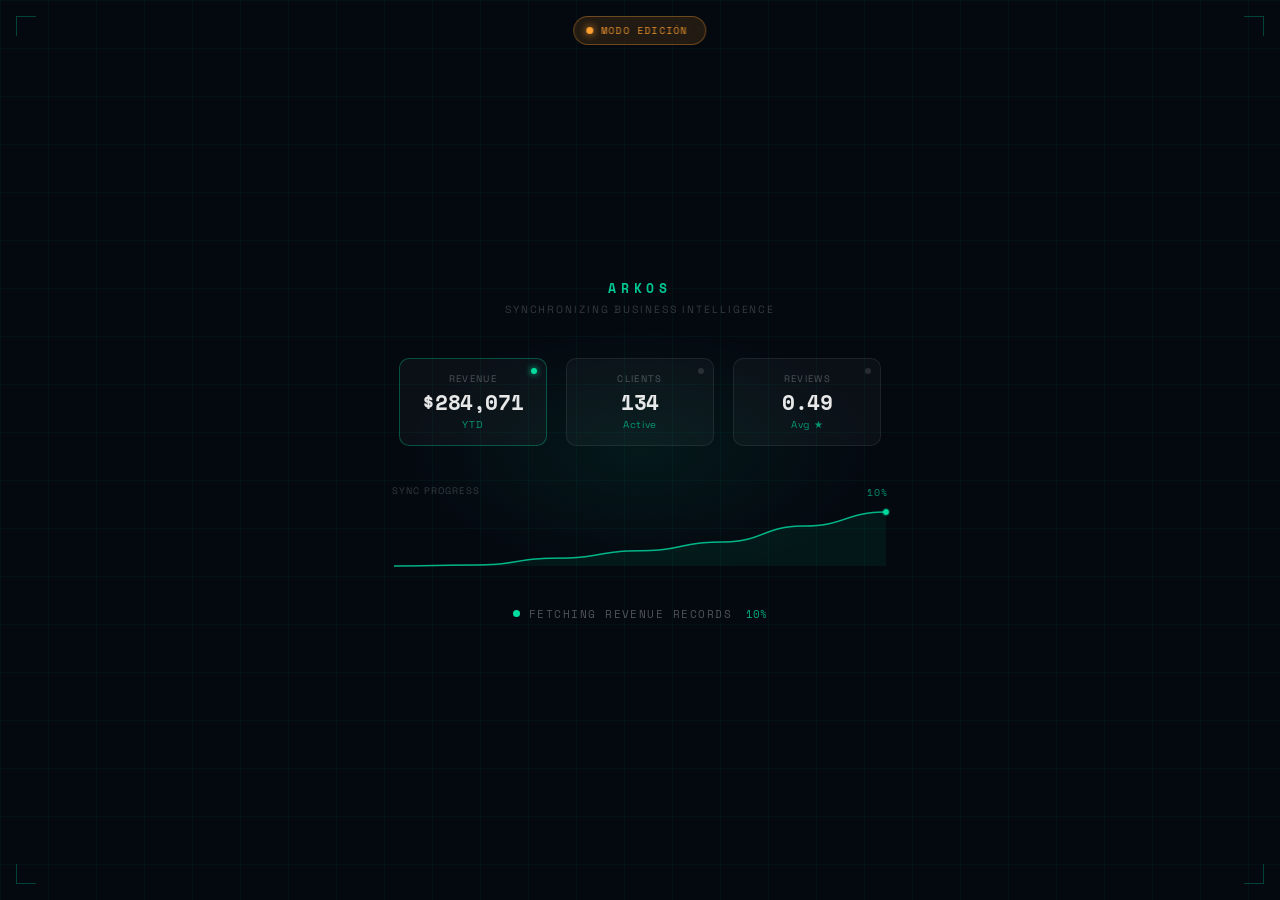
==== commit 76eb6f8d: "Actualiza index del portfolio" ====
--- a/index.html
+++ b/index.html
@@ -1,4 +1,3 @@
-cat > /home/claude/index_edit.html << 'HTMLEOF'
 <!DOCTYPE html>
 <html lang="es">
 <head>
@@ -872,5 +871,4 @@
 });
 </script>
 </body>
-</html>
-HTMLEOF+</html>
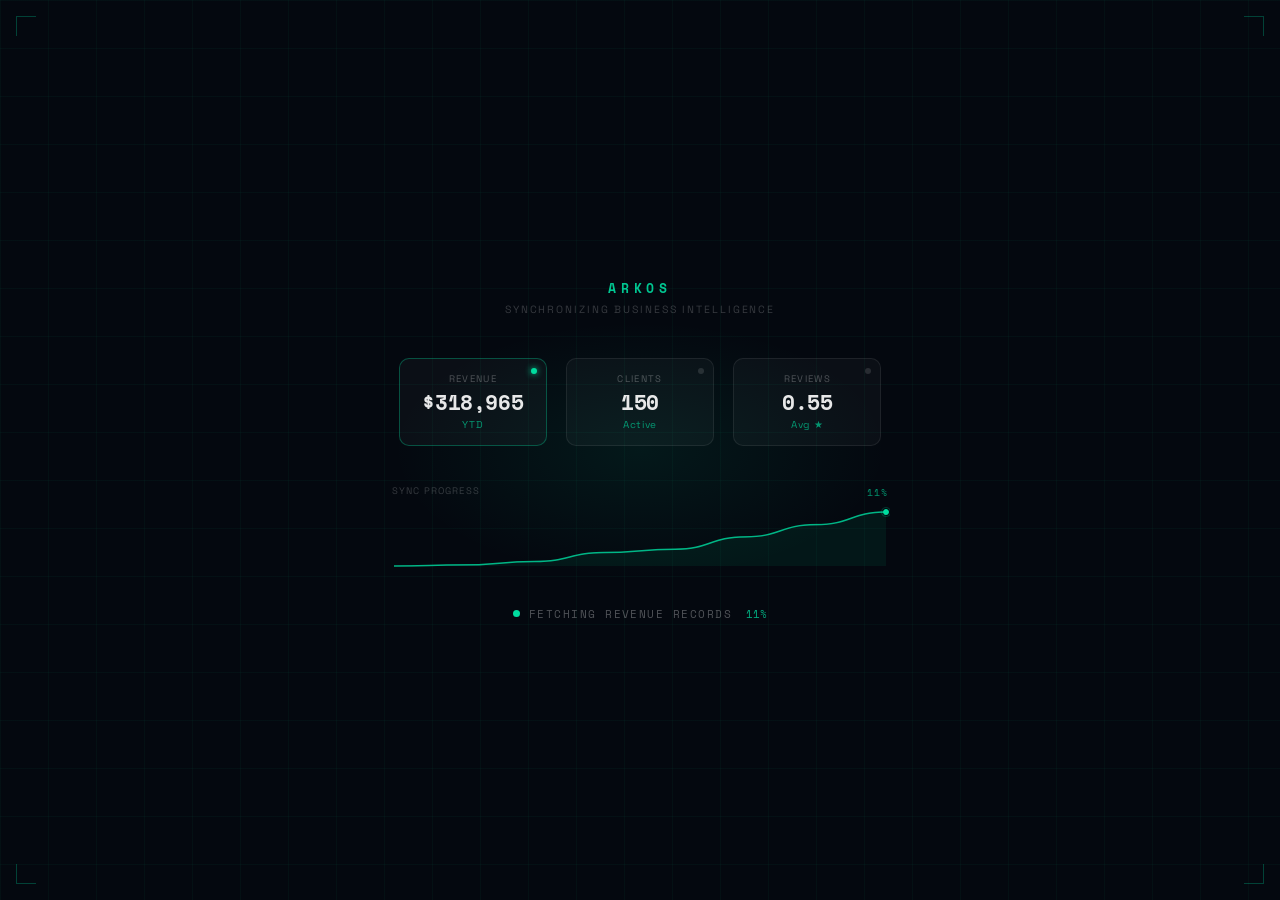
==== commit e305bd2d: "Actualiza index del portfolio" ====
--- a/index.html
+++ b/index.html
@@ -3,7 +3,7 @@
 <head>
 <meta charset="UTF-8">
 <meta name="viewport" content="width=device-width, initial-scale=1.0">
-<title>Erick Dorado — Portfolio [EDIT]</title>
+<title>Erick Dorado — Portfolio</title>
 <link href="https://fonts.googleapis.com/css2?family=Poppins:wght@300;400;500;600;700;800&family=Space+Grotesk:wght@300;400;500;600;700&family=Space+Mono:wght@400;700&display=swap" rel="stylesheet">
 <style>
 * { margin: 0; padding: 0; box-sizing: border-box; }
@@ -18,30 +18,6 @@
     linear-gradient(to top, #0a1a18 0%, #111823 40%, #0d1320 100%);
   background-attachment: fixed;
 }
-
-/* ===================== EDIT MODE BADGE ===================== */
-#edit-badge {
-  position: fixed; top: 16px; left: 50%; transform: translateX(-50%);
-  z-index: 9999;
-  background: rgba(255,160,50,0.12);
-  border: 1px solid rgba(255,160,50,0.35);
-  border-radius: 20px;
-  padding: 6px 18px 6px 12px;
-  display: flex; align-items: center; gap: 8px;
-  font-family: 'Space Mono', monospace;
-  font-size: 10px; letter-spacing: 0.12em; text-transform: uppercase;
-  color: rgba(255,160,50,0.9);
-  backdrop-filter: blur(12px);
-  pointer-events: none;
-}
-#edit-badge::before {
-  content: '';
-  width: 7px; height: 7px; border-radius: 50%;
-  background: #ffa032;
-  box-shadow: 0 0 8px #ffa032;
-  animation: blink 1.4s ease-in-out infinite;
-}
-@keyframes blink { 0%,100%{opacity:1} 50%{opacity:0.3} }
 
 /* ===================== ARKOS LOADER ===================== */
 #arkos-loader {
@@ -71,7 +47,9 @@
   top: 50%; left: 50%; transform: translate(-50%, -50%);
   pointer-events: none;
 }
-.al-corner { position: absolute; width: 20px; height: 20px; pointer-events: none; }
+.al-corner {
+  position: absolute; width: 20px; height: 20px; pointer-events: none;
+}
 .al-corner.tl { top: 16px; left: 16px; border-top: 1px solid rgba(0,220,160,0.28); border-left: 1px solid rgba(0,220,160,0.28); }
 .al-corner.tr { top: 16px; right: 16px; border-top: 1px solid rgba(0,220,160,0.28); border-right: 1px solid rgba(0,220,160,0.28); }
 .al-corner.bl { bottom: 16px; left: 16px; border-bottom: 1px solid rgba(0,220,160,0.28); border-left: 1px solid rgba(0,220,160,0.28); }
@@ -88,7 +66,9 @@
   color: rgba(255,255,255,0.2); text-transform: uppercase;
   margin-bottom: 2.6rem; position: relative;
 }
-.al-kpi-row { display: flex; gap: 1.2rem; margin-bottom: 2.4rem; position: relative; }
+.al-kpi-row {
+  display: flex; gap: 1.2rem; margin-bottom: 2.4rem; position: relative;
+}
 .al-kpi {
   background: rgba(255,255,255,0.03);
   border: 0.5px solid rgba(255,255,255,0.08);
@@ -113,21 +93,44 @@
   font-size: 21px; font-weight: 700;
   color: rgba(255,255,255,0.9); letter-spacing: -0.02em; line-height: 1;
 }
-.al-kpi-unit { font-size: 10px; color: rgba(0,220,160,0.65); margin-top: 0.28rem; letter-spacing: 0.07em; }
-.al-chart-wrap { width: 100%; max-width: 500px; position: relative; margin-bottom: 1.6rem; }
-.al-chart-toprow { display: flex; justify-content: space-between; margin-bottom: 0.35rem; padding: 0 2px; }
-.al-chart-lbl { font-size: 9.5px; letter-spacing: 0.12em; text-transform: uppercase; color: rgba(255,255,255,0.2); }
-.al-chart-pct { font-size: 9.5px; letter-spacing: 0.1em; color: rgba(0,220,160,0.65); font-family: 'Space Mono', monospace; }
+.al-kpi-unit {
+  font-size: 10px; color: rgba(0,220,160,0.65);
+  margin-top: 0.28rem; letter-spacing: 0.07em;
+}
+.al-chart-wrap {
+  width: 100%; max-width: 500px; position: relative; margin-bottom: 1.6rem;
+}
+.al-chart-toprow {
+  display: flex; justify-content: space-between;
+  margin-bottom: 0.35rem; padding: 0 2px;
+}
+.al-chart-lbl {
+  font-size: 9.5px; letter-spacing: 0.12em; text-transform: uppercase;
+  color: rgba(255,255,255,0.2);
+}
+.al-chart-pct {
+  font-size: 9.5px; letter-spacing: 0.1em;
+  color: rgba(0,220,160,0.65); font-family: 'Space Mono', monospace;
+}
 #alChart { display: block; width: 100%; border-radius: 5px; }
-.al-status-row { display: flex; align-items: center; gap: 9px; position: relative; }
-.al-status-dot { width: 7px; height: 7px; border-radius: 50%; background: #00dc9f; flex-shrink: 0; }
-.al-status-txt { font-size: 10.5px; letter-spacing: 0.14em; color: rgba(255,255,255,0.3); text-transform: uppercase; font-family: 'Space Mono', monospace; }
-.al-status-pct { font-size: 10.5px; color: rgba(0,220,160,0.75); font-family: 'Space Mono', monospace; margin-left: 5px; }
+.al-status-row {
+  display: flex; align-items: center; gap: 9px; position: relative;
+}
+.al-status-dot {
+  width: 7px; height: 7px; border-radius: 50%; background: #00dc9f; flex-shrink: 0;
+}
+.al-status-txt {
+  font-size: 10.5px; letter-spacing: 0.14em; color: rgba(255,255,255,0.3);
+  text-transform: uppercase; font-family: 'Space Mono', monospace;
+}
+.al-status-pct {
+  font-size: 10.5px; color: rgba(0,220,160,0.75);
+  font-family: 'Space Mono', monospace; margin-left: 5px;
+}
 
 /* ===================== PORTFOLIO LAYOUT ===================== */
 .page-wrap {
   padding: 1.5rem;
-  padding-top: 4rem; /* espacio para el badge */
   min-height: 100vh;
   display: grid;
   grid-template-columns: 1fr 1fr;
@@ -159,33 +162,18 @@
   z-index: 1; pointer-events: none;
 }
 
-/* ===== EDITABLE TEXT ===== */
-.editable {
-  position: relative;
-  cursor: text;
-  border-radius: 6px;
-  transition: background 0.15s, outline 0.15s;
-  outline: 1.5px dashed transparent;
-}
-.editable:hover {
-  outline: 1.5px dashed rgba(255,160,50,0.45);
-  background: rgba(255,160,50,0.05);
-}
-.editable:focus {
-  outline: 1.5px solid rgba(255,160,50,0.7);
-  background: rgba(255,160,50,0.07);
-}
-.editable[contenteditable="true"] { min-width: 20px; }
-
 /* ===== HERO ===== */
 .hero {
   grid-column: 1; grid-row: 1;
-  padding: 2.6rem 14rem 2.4rem 2.6rem;
+  padding: 2.6rem 14rem 2.4rem 2.6rem; /* right padding deja espacio para el hex */
   display: flex; flex-direction: column; justify-content: center;
   min-height: 52vh;
 }
 .hero-hello { font-size: 0.85rem; font-weight: 400; color: #7a8499; margin-bottom: 0.2rem; }
-.hero-name { font-size: clamp(1.7rem, 2.6vw, 2.7rem); font-weight: 800; line-height: 1.1; margin-bottom: 0.3rem; color: #e8eef8; }
+.hero-name {
+  font-size: clamp(1.7rem, 2.6vw, 2.7rem);
+  font-weight: 800; line-height: 1.1; margin-bottom: 0.3rem; color: #e8eef8;
+}
 .hero-role { font-size: clamp(0.82rem, 1.3vw, 1.05rem); font-weight: 600; margin-bottom: 0.85rem; color: #7a8499; }
 .hero-role span { color: #00d4b4; font-weight: 700; }
 .hero-desc { font-size: 0.74rem; line-height: 1.8; color: #7a8499; max-width: 300px; margin-bottom: 1.2rem; }
@@ -198,34 +186,19 @@
   text-decoration: none; transition: all 0.2s; cursor: pointer;
 }
 .social-btn:hover { background: #00d4b4; color: #0d1320; border-color: #00d4b4; }
-
-/* ===== CV UPLOAD BTN ===== */
-.cv-upload-wrap { position: relative; width: fit-content; }
 .hero-btn {
-  display: inline-flex; align-items: center; gap: 6px;
-  background: #ffa032; color: #0d1320;
+  display: inline-block; background: #00d4b4; color: #0d1320;
   font-family: 'Poppins', sans-serif; font-size: 0.72rem; font-weight: 700;
   padding: 0.5rem 1.5rem; text-decoration: none; border-radius: 20px;
-  width: fit-content; transition: all 0.2s; cursor: pointer;
-  border: none;
-  box-shadow: 0 4px 16px rgba(255,160,50,0.3);
-}
-.hero-btn:hover { background: #ffb84d; box-shadow: 0 6px 24px rgba(255,160,50,0.45); }
-.hero-btn.has-cv { background: #00d4b4; color: #0d1320; box-shadow: 0 4px 16px rgba(0,212,180,0.28); }
-.hero-btn.has-cv:hover { background: #00f0ce; }
-.cv-filename {
-  margin-top: 0.35rem;
-  font-size: 0.64rem; color: rgba(0,212,180,0.7);
-  font-family: 'Space Mono', monospace; letter-spacing: 0.04em;
-  display: none;
-}
-.cv-filename.visible { display: block; }
-#cvFileInput { display: none; }
-
-/* Hexágono hero */
+  width: fit-content; transition: all 0.2s;
+  box-shadow: 0 4px 16px rgba(0,212,180,0.28);
+}
+.hero-btn:hover { background: #00f0ce; box-shadow: 0 6px 24px rgba(0,212,180,0.42); }
+
+/* Hexágono hero — centrado verticalmente, separado del borde derecho */
 .hex-container {
   position: absolute;
-  right: 1.8rem;
+  right: 1.8rem;        /* margen derecho respecto al borde del panel */
   top: 50%;
   transform: translateY(-50%);
   z-index: 10;
@@ -233,7 +206,6 @@
 .hex-photo {
   width: 190px; height: 219px; position: relative;
   display: flex; align-items: center; justify-content: center;
-  cursor: pointer;
 }
 .hex-photo svg {
   position: absolute; top: 0; left: 0; width: 100%; height: 100%;
@@ -244,16 +216,11 @@
   clip-path: polygon(50% 2%, 98% 26%, 98% 74%, 50% 98%, 2% 74%, 2% 26%);
   object-fit: cover; z-index: 2;
 }
-.hex-initials { font-size: 2.8rem; font-weight: 800; color: #00d4b4; position: relative; z-index: 3; letter-spacing: -0.02em; text-shadow: 0 0 18px rgba(0,212,180,0.35); }
-.hex-upload-hint {
-  position: absolute; bottom: 12px; left: 50%; transform: translateX(-50%);
-  background: rgba(0,212,180,0.9); color: #0d1320;
-  font-size: 9px; font-weight: 700; padding: 2px 9px; border-radius: 10px;
-  white-space: nowrap; z-index: 6; opacity: 0; transition: opacity 0.2s;
-  pointer-events: none;
-}
-.hex-photo:hover .hex-upload-hint,
-.about-hex-wrap:hover .hex-upload-hint { opacity: 1; }
+.hex-initials {
+  font-size: 2.8rem; font-weight: 800; color: #00d4b4;
+  position: relative; z-index: 3; letter-spacing: -0.02em;
+  text-shadow: 0 0 18px rgba(0,212,180,0.35);
+}
 input.hex-file-input { display: none; }
 
 /* ===== ABOUT ===== */
@@ -271,7 +238,6 @@
 .about-hex-wrap {
   width: 140px; height: 161px; position: relative;
   display: flex; align-items: flex-end; justify-content: center;
-  cursor: pointer;
 }
 .about-hex-wrap svg {
   position: absolute; top: 0; left: 0; width: 100%; height: 100%;
@@ -313,35 +279,14 @@
   background: rgba(255,255,255,0.035);
   border: 1px solid rgba(255,255,255,0.07);
   border-radius: 14px; padding: 0.85rem 0.75rem; transition: all 0.25s;
-  position: relative; cursor: pointer;
 }
 .service-card:hover {
   background: rgba(0,212,180,0.08); border-color: rgba(0,212,180,0.28);
   transform: translateY(-2px); box-shadow: 0 6px 18px rgba(0,0,0,0.25);
 }
-.service-icon {
-  font-size: 1.2rem; margin-bottom: 0.3rem;
-  width: 38px; height: 38px;
-  display: flex; align-items: center; justify-content: center;
-  position: relative; border-radius: 8px; overflow: hidden;
-  cursor: pointer;
-}
-.service-icon img {
-  position: absolute; inset: 0; width: 100%; height: 100%;
-  object-fit: cover; border-radius: 8px; z-index: 2;
-}
-.service-icon-hint {
-  display: none;
-  position: absolute; inset: 0;
-  background: rgba(255,160,50,0.85); border-radius: 8px;
-  font-size: 9px; font-weight: 700; color: #0d1320;
-  align-items: center; justify-content: center; z-index: 3;
-  text-align: center; line-height: 1.2; padding: 2px;
-}
-.service-icon:hover .service-icon-hint { display: flex; }
+.service-icon { font-size: 1.2rem; margin-bottom: 0.3rem; }
 .service-name { font-size: 0.67rem; font-weight: 600; color: #c8d0de; margin-bottom: 0.2rem; }
 .service-desc { font-size: 0.58rem; line-height: 1.5; color: #505a6e; }
-.skill-img-input { display: none; }
 
 /* ===== PROJECTS ===== */
 .projects-panel {
@@ -362,53 +307,23 @@
   position: relative; overflow: hidden;
 }
 .proj-card:hover { border-color: rgba(0,212,180,0.35); transform: scale(1.04); box-shadow: 0 8px 24px rgba(0,0,0,0.35); }
-.proj-card-img {
-  position: absolute; inset: 0; width: 100%; height: 100%;
-  object-fit: cover; z-index: 1; border-radius: 12px;
-  display: none;
-}
-.proj-card-img.visible { display: block; }
-.proj-card-overlay {
-  position: absolute; inset: 0; border-radius: 12px;
-  background: linear-gradient(to top, rgba(0,0,0,0.72) 40%, transparent);
-  z-index: 2; display: none;
-}
-.proj-card-img.visible ~ .proj-card-overlay { display: block; }
-.proj-emoji { font-size: 1.4rem; position: relative; z-index: 3; }
-.proj-label { font-size: 0.58rem; font-weight: 600; color: #c0c8d8; text-align: center; line-height: 1.3; position: relative; z-index: 3; }
+.proj-emoji { font-size: 1.4rem; position: relative; z-index: 1; }
+.proj-label { font-size: 0.58rem; font-weight: 600; color: #c0c8d8; text-align: center; line-height: 1.3; position: relative; z-index: 1; }
 .proj-badge {
   position: absolute; top: 6px; right: 6px;
   font-size: 6.5px; font-weight: 700; letter-spacing: 0.05em;
-  padding: 2px 5px; border-radius: 8px; text-transform: uppercase; z-index: 4;
+  padding: 2px 5px; border-radius: 8px; text-transform: uppercase; z-index: 2;
 }
 .badge-done { background: rgba(0,212,180,0.2); color: #00d4b4; }
 .badge-wip { background: rgba(247,140,108,0.2); color: #f78c6c; }
 .badge-idea { background: rgba(255,255,255,0.08); color: #6a7589; }
-.proj-upload-hint {
-  position: absolute; inset: 0; border-radius: 12px;
-  background: rgba(255,160,50,0.12);
-  border: 1.5px dashed rgba(255,160,50,0.4);
-  display: flex; flex-direction: column; align-items: center; justify-content: center;
-  gap: 3px; opacity: 0; transition: opacity 0.18s; z-index: 5;
-  font-size: 9px; font-weight: 700; color: rgba(255,160,50,0.9);
-}
-.proj-card:hover .proj-upload-hint { opacity: 1; }
-.proj-img-input { display: none; }
-
-/* ===== BADGE STATUS ===== */
-.proj-badge-select {
-  position: absolute; top: 4px; left: 4px; z-index: 6;
-  background: rgba(0,0,0,0.55); border: 1px solid rgba(255,255,255,0.1);
-  color: #e0e6f0; font-size: 7px; font-weight: 700;
-  border-radius: 6px; padding: 1px 4px; cursor: pointer;
-  font-family: 'Poppins', sans-serif; letter-spacing: 0.04em;
-  display: none;
-}
-.proj-card:hover .proj-badge-select { display: block; }
 
 /* ===== RESPONSIVE MOBILE ===== */
 @media (max-width: 720px) {
-  .page-wrap { grid-template-columns: 1fr; grid-template-rows: auto; padding: 1rem; padding-top: 4rem; gap: 1rem; }
+  .page-wrap {
+    grid-template-columns: 1fr; grid-template-rows: auto;
+    padding: 1rem; gap: 1rem;
+  }
   .hero { grid-column: 1; grid-row: 1; min-height: auto; padding: 2rem 1.5rem 2rem; flex-direction: column; align-items: flex-start; }
   .about { grid-column: 1; grid-row: 2; }
   .right-col { grid-column: 1; grid-row: 3; }
@@ -429,7 +344,7 @@
   .al-kpi-value { font-size: 16px; }
 }
 @media (max-width: 440px) {
-  .page-wrap { padding: 0.75rem; padding-top: 4rem; gap: 0.75rem; }
+  .page-wrap { padding: 0.75rem; gap: 0.75rem; }
   .hero-name { font-size: 1.65rem; }
   .services-grid { grid-template-columns: repeat(2, 1fr); }
   .al-kpi-row { flex-wrap: wrap; justify-content: center; }
@@ -437,9 +352,6 @@
 </style>
 </head>
 <body>
-
-<!-- EDIT MODE BADGE -->
-<div id="edit-badge">Modo Edición</div>
 
 <!-- ===================== ARKOS LOADER ===================== -->
 <div id="arkos-loader">
@@ -494,37 +406,27 @@
 
   <!-- HERO -->
   <div class="panel hero">
-    <div class="hero-hello editable" contenteditable="true">Hola, soy</div>
-    <div class="hero-name editable" contenteditable="true">Erick Dorado</div>
-    <div class="hero-role">Y soy un <span class="editable" contenteditable="true">Systems Builder</span></div>
-    <p class="hero-desc editable" contenteditable="true">Construyo sistemas en el cruce entre datos, software y negocio. Analytics · SaaS · IA Aplicada · Diseño Web.</p>
+    <div class="hero-hello">Hola, soy</div>
+    <div class="hero-name">Erick Dorado</div>
+    <div class="hero-role">Y soy un <span>Systems Builder</span></div>
+    <p class="hero-desc">Construyo sistemas en el cruce entre datos, software y negocio. Analytics · SaaS · IA Aplicada · Diseño Web.</p>
     <div class="hero-socials">
       <a href="https://linkedin.com/in/erick-emmanuel-dorado" target="_blank" class="social-btn">in</a>
       <a href="https://github.com/ErickDorado" target="_blank" class="social-btn">gh</a>
       <a href="mailto:erickemmanueldorado@gmail.com" class="social-btn">@</a>
       <a href="https://wa.me/+5492932413717" target="_blank" class="social-btn">wa</a>
     </div>
-
-    <!-- CV UPLOAD -->
-    <div class="cv-upload-wrap">
-      <button class="hero-btn" id="cvBtn" onclick="document.getElementById('cvFileInput').click()">
-        📎 Cargar CV
-      </button>
-      <div class="cv-filename" id="cvFilename"></div>
-      <input type="file" accept=".pdf,.doc,.docx" id="cvFileInput">
-    </div>
-
-    <!-- Hexágono hero -->
+    <a href="#" class="hero-btn">Descargar CV</a>
+
+    <!-- Hexágono hero — bien separado del borde -->
     <div class="hex-container">
-      <div class="hex-photo" id="heroHex" title="Click para subir foto">
+      <div class="hex-photo" id="heroHex">
         <svg viewBox="0 0 190 219" xmlns="http://www.w3.org/2000/svg">
           <polygon points="95,4 186,51 186,168 95,215 4,168 4,51"
             fill="rgba(0,212,180,0.07)" stroke="#00d4b4" stroke-width="1.8"/>
         </svg>
         <img class="hex-img-fill" id="heroImg" src="" alt="" style="display:none;">
         <div class="hex-initials" id="heroInitials">ED</div>
-        <span class="hex-upload-hint">📷 Subir foto</span>
-        <input type="file" accept="image/*" class="hex-file-input" id="heroFileInput">
       </div>
     </div>
   </div>
@@ -532,21 +434,21 @@
   <!-- ABOUT -->
   <div class="panel about">
     <div class="about-hex-zone">
-      <div class="about-hex-wrap" id="aboutHex" title="Click para subir foto">
+      <div class="about-hex-wrap" id="aboutHex">
         <svg viewBox="0 0 140 161" xmlns="http://www.w3.org/2000/svg">
           <polygon points="70,4 136,38 136,123 70,157 4,123 4,38"
             fill="rgba(0,212,180,0.07)" stroke="#00d4b4" stroke-width="1.5"/>
         </svg>
         <img class="about-hex-img" id="aboutImg" src="" alt="" style="display:none;">
         <div class="about-initials" id="aboutInitials">ED</div>
-        <span class="hex-upload-hint">📷 Subir foto</span>
-        <input type="file" accept="image/*" class="hex-file-input" id="aboutFileInput">
       </div>
     </div>
     <div class="about-text">
-      <div class="about-title">About <span class="editable" contenteditable="true">Me</span></div>
-      <div class="about-sub editable" contenteditable="true">Systems Builder</div>
-      <p class="about-desc editable" contenteditable="true">Soy Erick, de Punta Alta, Buenos Aires. Estudié Logística y construyo SaaS, analizo datos y diseño webs. Mi diferencial es cruzar disciplinas: datos, operaciones y producto en un solo sistema.</p>
+      <div class="about-title">About <span>Me</span></div>
+      <div class="about-sub">Systems Builder</div>
+      <p class="about-desc">
+        Soy Erick, de Punta Alta, Buenos Aires. Estudié Logística y construyo <strong>SaaS</strong>, analizo datos y diseño webs. Mi diferencial es cruzar disciplinas: datos, operaciones y producto en un solo sistema.
+      </p>
       <a href="#" class="about-btn">Leer más</a>
     </div>
   </div>
@@ -554,148 +456,59 @@
   <!-- COLUMNA DERECHA -->
   <div class="right-col">
     <div class="panel services-panel">
-      <div class="panel-heading">Mis <span class="editable" contenteditable="true">Skills</span></div>
+      <div class="panel-heading">Mis <span>Skills</span></div>
       <div class="services-grid">
-
-        <!-- SKILL 1 -->
         <div class="service-card">
-          <div class="service-icon" onclick="triggerSkillImg(this)" title="Click para subir imagen">
-            <span class="skill-emoji">📊</span>
-            <img class="skill-img" src="" alt="" style="display:none;">
-            <div class="service-icon-hint">📷</div>
-            <input type="file" accept="image/*" class="skill-img-input">
-          </div>
-          <div class="service-name editable" contenteditable="true">Data Analytics</div>
-          <div class="service-desc editable" contenteditable="true">Pipelines ETL, SQL, Power BI y dashboards ejecutivos.</div>
+          <div class="service-icon">📊</div>
+          <div class="service-name">Data Analytics</div>
+          <div class="service-desc">Pipelines ETL, SQL, Power BI y dashboards ejecutivos.</div>
         </div>
-
-        <!-- SKILL 2 -->
         <div class="service-card">
-          <div class="service-icon" onclick="triggerSkillImg(this)" title="Click para subir imagen">
-            <span class="skill-emoji">🚀</span>
-            <img class="skill-img" src="" alt="" style="display:none;">
-            <div class="service-icon-hint">📷</div>
-            <input type="file" accept="image/*" class="skill-img-input">
-          </div>
-          <div class="service-name editable" contenteditable="true">SaaS Dev</div>
-          <div class="service-desc editable" contenteditable="true">Productos web para PyMEs: facturación y automatizaciones.</div>
+          <div class="service-icon">🚀</div>
+          <div class="service-name">SaaS Dev</div>
+          <div class="service-desc">Productos web para PyMEs: facturación y automatizaciones.</div>
         </div>
-
-        <!-- SKILL 3 -->
         <div class="service-card">
-          <div class="service-icon" onclick="triggerSkillImg(this)" title="Click para subir imagen">
-            <span class="skill-emoji">🤖</span>
-            <img class="skill-img" src="" alt="" style="display:none;">
-            <div class="service-icon-hint">📷</div>
-            <input type="file" accept="image/*" class="skill-img-input">
-          </div>
-          <div class="service-name editable" contenteditable="true">IA Aplicada</div>
-          <div class="service-desc editable" contenteditable="true">Bots, reportes automáticos y herramientas de IA real.</div>
+          <div class="service-icon">🤖</div>
+          <div class="service-name">IA Aplicada</div>
+          <div class="service-desc">Bots, reportes automáticos y herramientas de IA real.</div>
         </div>
-
       </div>
     </div>
 
     <div class="panel projects-panel">
-      <div class="panel-heading">Latest <span class="editable" contenteditable="true">Project</span></div>
+      <div class="panel-heading">Latest <span>Project</span></div>
       <div class="gallery-scroll">
         <div class="projects-grid">
-
-          <!-- PROYECTO 1 -->
-          <div class="proj-card" onclick="triggerProjImg(this)">
-            <img class="proj-card-img" src="" alt="">
-            <div class="proj-card-overlay"></div>
-            <div class="proj-badge badge-done editable" contenteditable="true">Listo</div>
+          <div class="proj-card">
+            <div class="proj-badge badge-done">Listo</div>
             <div class="proj-emoji">📦</div>
-            <div class="proj-label editable" contenteditable="true">Pipeline Logístico</div>
-            <div class="proj-upload-hint">📷<br>Subir imagen</div>
-            <input type="file" accept="image/*" class="proj-img-input">
-            <select class="proj-badge-select" onchange="changeBadge(this)" onclick="event.stopPropagation()">
-              <option value="done">Listo</option>
-              <option value="wip">En dev</option>
-              <option value="idea">Idea</option>
-              <option value="published">Publicado</option>
-            </select>
+            <div class="proj-label">Pipeline Logístico</div>
           </div>
-
-          <!-- PROYECTO 2 -->
-          <div class="proj-card" onclick="triggerProjImg(this)">
-            <img class="proj-card-img" src="" alt="">
-            <div class="proj-card-overlay"></div>
-            <div class="proj-badge badge-wip editable" contenteditable="true">En dev</div>
+          <div class="proj-card">
+            <div class="proj-badge badge-wip">En dev</div>
             <div class="proj-emoji">🦷</div>
-            <div class="proj-label editable" contenteditable="true">DentalOS</div>
-            <div class="proj-upload-hint">📷<br>Subir imagen</div>
-            <input type="file" accept="image/*" class="proj-img-input">
-            <select class="proj-badge-select" onchange="changeBadge(this)" onclick="event.stopPropagation()">
-              <option value="done">Listo</option>
-              <option value="wip" selected>En dev</option>
-              <option value="idea">Idea</option>
-              <option value="published">Publicado</option>
-            </select>
+            <div class="proj-label">DentalOS</div>
           </div>
-
-          <!-- PROYECTO 3 -->
-          <div class="proj-card" onclick="triggerProjImg(this)">
-            <img class="proj-card-img" src="" alt="">
-            <div class="proj-card-overlay"></div>
-            <div class="proj-badge badge-wip editable" contenteditable="true">En dev</div>
+          <div class="proj-card">
+            <div class="proj-badge badge-wip">En dev</div>
             <div class="proj-emoji">💳</div>
-            <div class="proj-label editable" contenteditable="true">DebtOS</div>
-            <div class="proj-upload-hint">📷<br>Subir imagen</div>
-            <input type="file" accept="image/*" class="proj-img-input">
-            <select class="proj-badge-select" onchange="changeBadge(this)" onclick="event.stopPropagation()">
-              <option value="done">Listo</option>
-              <option value="wip" selected>En dev</option>
-              <option value="idea">Idea</option>
-              <option value="published">Publicado</option>
-            </select>
+            <div class="proj-label">DebtOS</div>
           </div>
-
-          <!-- PROYECTO 4 -->
-          <div class="proj-card" onclick="triggerProjImg(this)">
-            <img class="proj-card-img" src="" alt="">
-            <div class="proj-card-overlay"></div>
-            <div class="proj-badge badge-idea editable" contenteditable="true">Idea</div>
+          <div class="proj-card">
+            <div class="proj-badge badge-idea">Idea</div>
             <div class="proj-emoji">🗺️</div>
-            <div class="proj-label editable" contenteditable="true">MapOS</div>
-            <div class="proj-upload-hint">📷<br>Subir imagen</div>
-            <input type="file" accept="image/*" class="proj-img-input">
-            <select class="proj-badge-select" onchange="changeBadge(this)" onclick="event.stopPropagation()">
-              <option value="done">Listo</option>
-              <option value="wip">En dev</option>
-              <option value="idea" selected>Idea</option>
-              <option value="published">Publicado</option>
-            </select>
+            <div class="proj-label">MapOS</div>
           </div>
-
-          <!-- PROYECTO 5 -->
-          <div class="proj-card" onclick="triggerProjImg(this)">
-            <img class="proj-card-img" src="" alt="">
-            <div class="proj-card-overlay"></div>
-            <div class="proj-badge badge-done editable" contenteditable="true">Publicado</div>
+          <div class="proj-card">
+            <div class="proj-badge badge-done">Publicado</div>
             <div class="proj-emoji">📖</div>
-            <div class="proj-label editable" contenteditable="true">Los Tres Pilares</div>
-            <div class="proj-upload-hint">📷<br>Subir imagen</div>
-            <input type="file" accept="image/*" class="proj-img-input">
-            <select class="proj-badge-select" onchange="changeBadge(this)" onclick="event.stopPropagation()">
-              <option value="done" selected>Publicado</option>
-              <option value="wip">En dev</option>
-              <option value="idea">Idea</option>
-              <option value="published">Publicado</option>
-            </select>
+            <div class="proj-label">Los Tres Pilares</div>
           </div>
-
-          <!-- SLOT VACÍO -->
-          <div class="proj-card" style="opacity:0.3; border-style:dashed;" onclick="triggerProjImg(this)">
-            <img class="proj-card-img" src="" alt="">
-            <div class="proj-card-overlay"></div>
+          <div class="proj-card" style="opacity:0.3; border-style:dashed;">
             <div class="proj-emoji" style="color:rgba(255,255,255,0.12)">+</div>
-            <div class="proj-label editable" contenteditable="true" style="color:#3a4456;">Próximamente</div>
-            <div class="proj-upload-hint">📷<br>Subir imagen</div>
-            <input type="file" accept="image/*" class="proj-img-input">
+            <div class="proj-label" style="color:#3a4456;">Próximamente</div>
           </div>
-
         </div>
       </div>
     </div>
@@ -703,7 +516,7 @@
 </div>
 
 <script>
-/* ===================== ARKOS LOADER ===================== */
+/* ===================== ARKOS LOADER LOGIC ===================== */
 (function(){
   const kpiDefs = [
     { labels:['Revenue','Ganancias'], target:2847500, format: v => '$'+(v>=1e6?(v/1e6).toFixed(2)+'M':Math.round(v).toLocaleString()), unit:'YTD' },
@@ -711,7 +524,7 @@
     { labels:['Reviews','Reseñas'],   target:4.87,    format: v => v.toFixed(2), unit:'Avg ★' }
   ];
   const phases = ['Connecting to data streams','Fetching revenue records','Syncing client database','Loading review analytics','Calibrating KPI engine','Validating data integrity','Rendering dashboards','Finalizing sync'];
-  const DURATION = 5000;
+  const DURATION = 5000; // ms — loader dura 5 seg y cierra
 
   const canvas = document.getElementById('alChart');
   const ctx = canvas.getContext('2d');
@@ -720,7 +533,12 @@
   canvas.style.width = CW+'px'; canvas.style.height = CH+'px';
   ctx.scale(2,2);
 
-  let startTs = null, langIdx=[0,0,0], langNext=[0,1400,2800], phaseNext=0, phaseI=0;
+  let startTs = null;
+  let langIdx = [0,0,0];
+  let langNext = [0, 1400, 2800];
+  let phaseNext = 0;
+  let phaseI = 0;
+
   function ease(t){ return t<0.5?2*t*t:-1+(4-2*t)*t; }
   function lerp(a,b,t){ return a+(b-a)*t; }
 
@@ -732,29 +550,49 @@
     const mn=Math.min(...pts), mx=Math.max(...pts)+0.001;
     const xs=pts.map((_,i)=>pl+(i/(pts.length-1))*cw);
     const ys=pts.map(v=>pt+ch-((v-mn)/(mx-mn))*ch);
+
     ctx.beginPath(); ctx.moveTo(xs[0],ys[0]);
-    for(let i=1;i<pts.length;i++){ const cx=(xs[i-1]+xs[i])/2; ctx.bezierCurveTo(cx,ys[i-1],cx,ys[i],xs[i],ys[i]); }
+    for(let i=1;i<pts.length;i++){
+      const cx=(xs[i-1]+xs[i])/2;
+      ctx.bezierCurveTo(cx,ys[i-1],cx,ys[i],xs[i],ys[i]);
+    }
     ctx.strokeStyle='rgba(0,220,160,0.82)'; ctx.lineWidth=1.5; ctx.stroke();
+
     const lx=xs[xs.length-1], ly=ys[ys.length-1];
-    ctx.beginPath(); ctx.arc(lx,ly,3,0,Math.PI*2); ctx.fillStyle='#00dc9f'; ctx.fill();
+    ctx.beginPath(); ctx.arc(lx,ly,3,0,Math.PI*2);
+    ctx.fillStyle='#00dc9f'; ctx.fill();
     ctx.beginPath(); ctx.arc(lx,ly,5+1.5*Math.sin(Date.now()*0.007),0,Math.PI*2);
     ctx.strokeStyle='rgba(0,220,160,0.22)'; ctx.lineWidth=1; ctx.stroke();
+
     ctx.beginPath(); ctx.moveTo(xs[0],ys[0]);
-    for(let i=1;i<pts.length;i++){ const cx=(xs[i-1]+xs[i])/2; ctx.bezierCurveTo(cx,ys[i-1],cx,ys[i],xs[i],ys[i]); }
+    for(let i=1;i<pts.length;i++){
+      const cx=(xs[i-1]+xs[i])/2;
+      ctx.bezierCurveTo(cx,ys[i-1],cx,ys[i],xs[i],ys[i]);
+    }
     ctx.lineTo(xs[xs.length-1],CH-pb); ctx.lineTo(xs[0],CH-pb); ctx.closePath();
     ctx.fillStyle='rgba(0,220,160,0.07)'; ctx.fill();
   }
 
   function tick(ts){
     if(!startTs) startTs=ts;
-    const elapsed=ts-startTs, raw=Math.min(elapsed/DURATION,1), progress=ease(raw), pct=Math.round(progress*100);
-    document.getElementById('alPctLbl').textContent=pct+'%';
-    document.getElementById('alStatusPct').textContent=pct+'%';
-    if(elapsed-phaseNext>600){ phaseNext=elapsed; phaseI=(phaseI+1)%phases.length; document.getElementById('alStatusTxt').textContent=phases[phaseI]; }
+    const elapsed = ts - startTs;
+    const raw = Math.min(elapsed / DURATION, 1);
+    const progress = ease(raw);
+    const pct = Math.round(progress*100);
+
+    document.getElementById('alPctLbl').textContent = pct+'%';
+    document.getElementById('alStatusPct').textContent = pct+'%';
+
+    if(elapsed - phaseNext > 600){
+      phaseNext = elapsed; phaseI=(phaseI+1)%phases.length;
+      document.getElementById('alStatusTxt').textContent = phases[phaseI];
+    }
+
     for(let i=0;i<3;i++){
-      if(elapsed-langNext[i]>1800+i*250){
+      if(elapsed - langNext[i] > 1800+i*250){
         langNext[i]=elapsed; langIdx[i]=1-langIdx[i];
-        const el=document.getElementById('alLbl'+i); el.style.opacity='0';
+        const el=document.getElementById('alLbl'+i);
+        el.style.opacity='0';
         const cap=kpiDefs[i].labels[langIdx[i]];
         setTimeout(()=>{ document.getElementById('alLbl'+i).textContent=cap; document.getElementById('alLbl'+i).style.opacity='1'; },180);
       }
@@ -764,111 +602,32 @@
       document.getElementById('alDot'+i).classList.toggle('live',active);
       document.getElementById('alKpi'+i).classList.toggle('pulse',active&&pct<99);
     }
-    const ptCount=Math.floor(progress*54)+2, pts=[];
+
+    const ptCount=Math.floor(progress*54)+2;
+    const pts=[];
     for(let i=0;i<ptCount;i++){
-      const t=i/(ptCount-1), base=t*t*0.82+t*0.12;
+      const t=i/(ptCount-1);
+      const base=t*t*0.82+t*0.12;
       const noise=Math.sin(t*17+elapsed*0.0007)*0.035+Math.sin(t*6)*0.018;
       pts.push(Math.max(0,Math.min(1,base+noise)));
     }
     drawChart(pts);
-    if(raw<1){ requestAnimationFrame(tick); } else {
-      setTimeout(()=>{ const l=document.getElementById('arkos-loader'); l.classList.add('done'); setTimeout(()=>l.remove(),650); },300);
+
+    if(raw < 1){
+      requestAnimationFrame(tick);
+    } else {
+      // Cerrar loader
+      setTimeout(()=>{
+        const loader=document.getElementById('arkos-loader');
+        loader.classList.add('done');
+        setTimeout(()=>loader.remove(), 650);
+      }, 300);
     }
   }
+
   requestAnimationFrame(tick);
 })();
 
-/* ===================== HEX PHOTO UPLOAD ===================== */
-function setupHexUpload(hexEl, fileInputId, imgId, initialsId){
-  const fi=document.getElementById(fileInputId);
-  const img=document.getElementById(imgId);
-  const ini=document.getElementById(initialsId);
-  hexEl.addEventListener('click',()=>fi.click());
-  fi.addEventListener('change',e=>{
-    const file=e.target.files[0]; if(!file) return;
-    const r=new FileReader();
-    r.onload=ev=>{ img.src=ev.target.result; img.style.display='block'; if(ini) ini.style.display='none'; };
-    r.readAsDataURL(file);
-  });
-}
-setupHexUpload(document.getElementById('heroHex'),'heroFileInput','heroImg','heroInitials');
-setupHexUpload(document.getElementById('aboutHex'),'aboutFileInput','aboutImg','aboutInitials');
-
-/* ===================== CV UPLOAD ===================== */
-document.getElementById('cvFileInput').addEventListener('change', function(e){
-  const file = e.target.files[0]; if(!file) return;
-  const btn = document.getElementById('cvBtn');
-  const label = document.getElementById('cvFilename');
-  btn.classList.add('has-cv');
-  btn.innerHTML = '✅ CV Cargado';
-  label.textContent = file.name;
-  label.classList.add('visible');
-  // Guardar dataURL para exportar
-  const r = new FileReader();
-  r.onload = ev => { btn.dataset.cvData = ev.target.result; btn.dataset.cvName = file.name; };
-  r.readAsDataURL(file);
-});
-
-/* ===================== SKILL IMAGE UPLOAD ===================== */
-function triggerSkillImg(iconEl){
-  const input = iconEl.querySelector('.skill-img-input');
-  input.click();
-  input.addEventListener('change', function(e){
-    const file = e.target.files[0]; if(!file) return;
-    const img = iconEl.querySelector('.skill-img');
-    const emoji = iconEl.querySelector('.skill-emoji');
-    const r = new FileReader();
-    r.onload = ev => {
-      img.src = ev.target.result;
-      img.style.display = 'block';
-      if(emoji) emoji.style.display = 'none';
-    };
-    r.readAsDataURL(file);
-  }, { once: true });
-}
-
-/* ===================== PROJECT IMAGE UPLOAD ===================== */
-function triggerProjImg(cardEl){
-  // No disparar si click viene de editable o select
-  if(document.activeElement && document.activeElement.contentEditable === 'true') return;
-  const input = cardEl.querySelector('.proj-img-input');
-  input.click();
-  input.addEventListener('change', function(e){
-    const file = e.target.files[0]; if(!file) return;
-    const img = cardEl.querySelector('.proj-card-img');
-    const emoji = cardEl.querySelector('.proj-emoji');
-    const r = new FileReader();
-    r.onload = ev => {
-      img.src = ev.target.result;
-      img.classList.add('visible');
-      if(emoji) emoji.style.display = 'none';
-    };
-    r.readAsDataURL(file);
-  }, { once: true });
-}
-
-/* ===================== BADGE STATUS CHANGE ===================== */
-function changeBadge(selectEl){
-  const card = selectEl.closest('.proj-card');
-  const badge = card.querySelector('.proj-badge');
-  const map = {
-    done: { text:'Listo', cls:'badge-done' },
-    wip:  { text:'En dev', cls:'badge-wip' },
-    idea: { text:'Idea', cls:'badge-idea' },
-    published: { text:'Publicado', cls:'badge-done' }
-  };
-  const val = map[selectEl.value];
-  badge.textContent = val.text;
-  badge.className = 'proj-badge ' + val.cls + ' editable';
-  badge.contentEditable = 'true';
-}
-
-/* ===================== PREVENT ENTER IN EDITABLES ===================== */
-document.querySelectorAll('.editable').forEach(el => {
-  el.addEventListener('keydown', e => {
-    if(e.key === 'Enter'){ e.preventDefault(); el.blur(); }
-  });
-});
 </script>
 </body>
-</html>+</html>
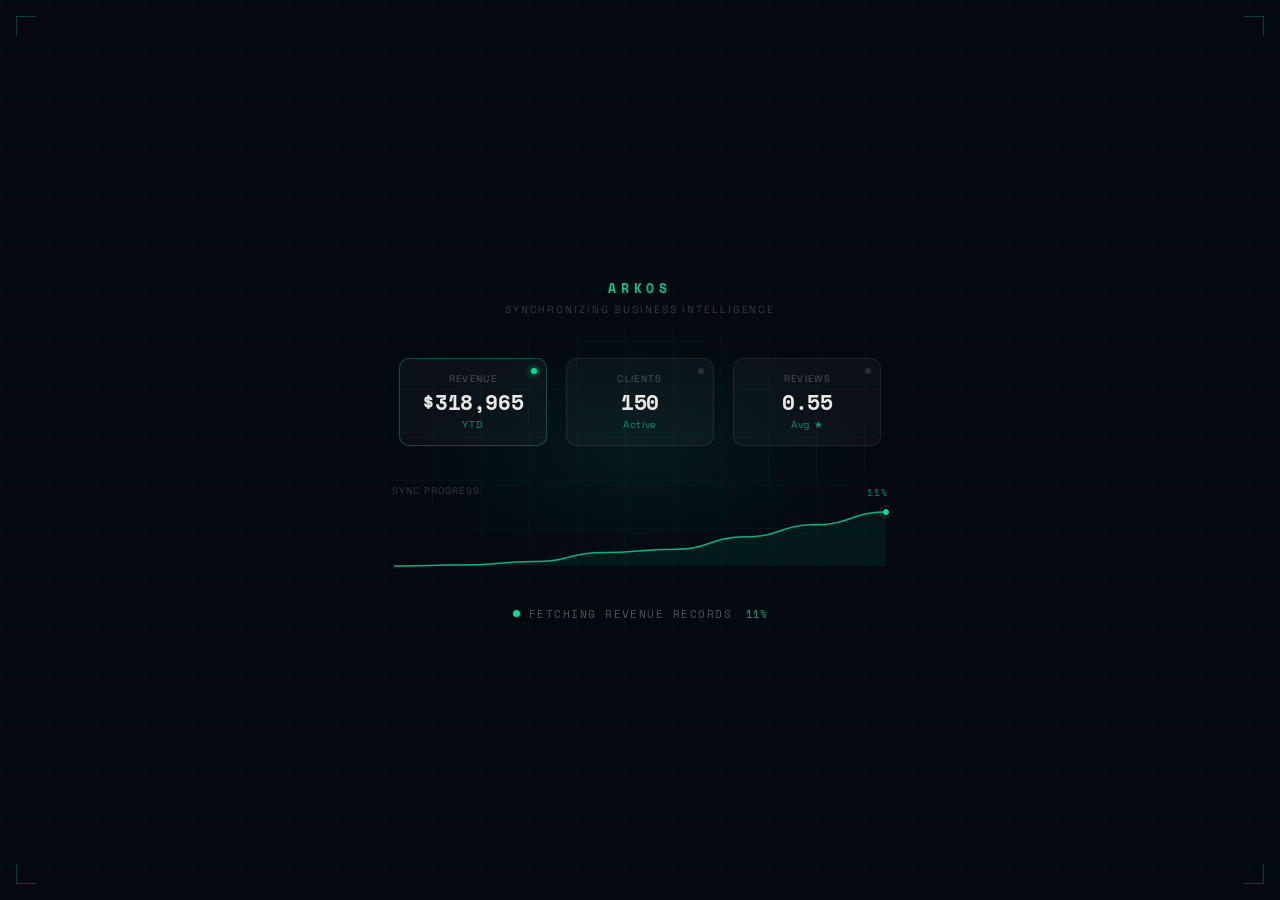
==== commit 1f31e75c: "Actualiza favicon" ====
--- a/index.html
+++ b/index.html
@@ -3,6 +3,7 @@
 <head>
 <meta charset="UTF-8">
 <meta name="viewport" content="width=device-width, initial-scale=1.0">
+<link rel="shortcut icon" href="/favicon.ico">
 <title>Erick Dorado — Portfolio</title>
 <link href="https://fonts.googleapis.com/css2?family=Poppins:wght@300;400;500;600;700;800&family=Space+Grotesk:wght@300;400;500;600;700&family=Space+Mono:wght@400;700&display=swap" rel="stylesheet">
 <style>
